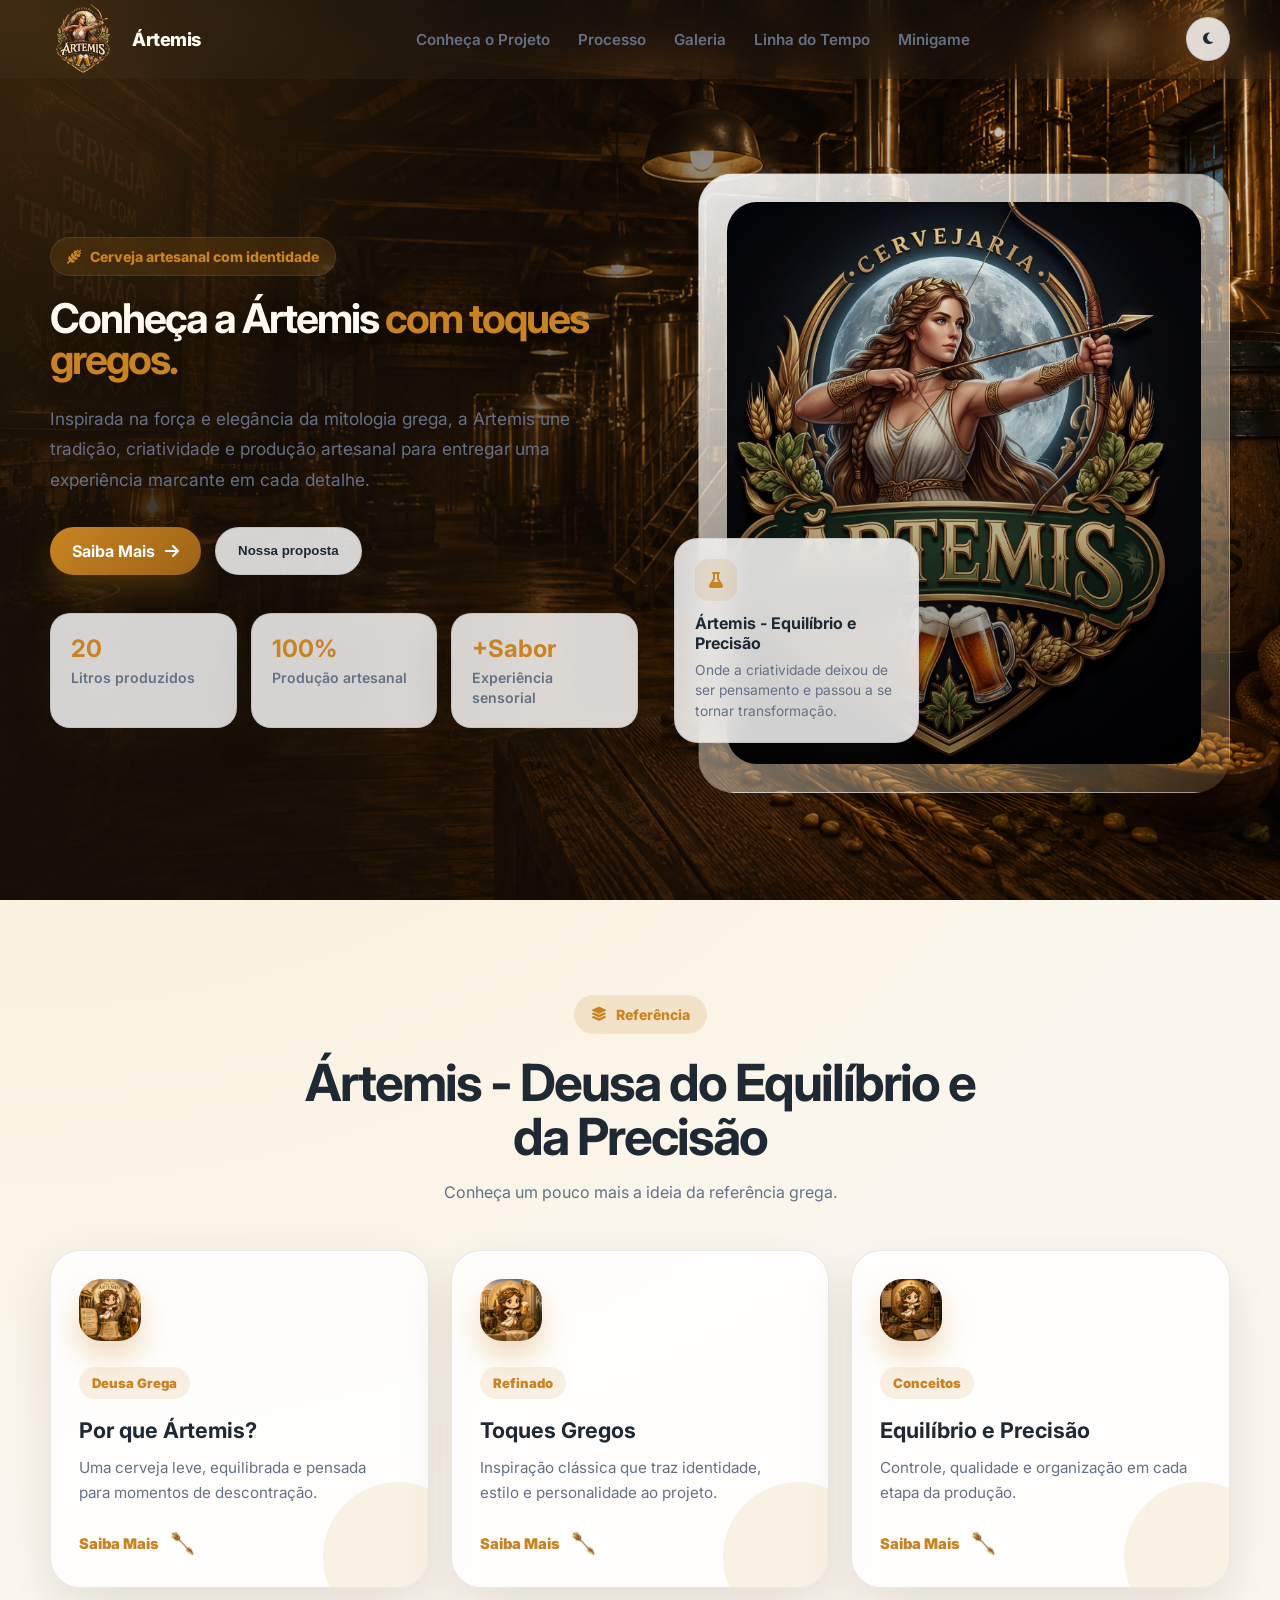
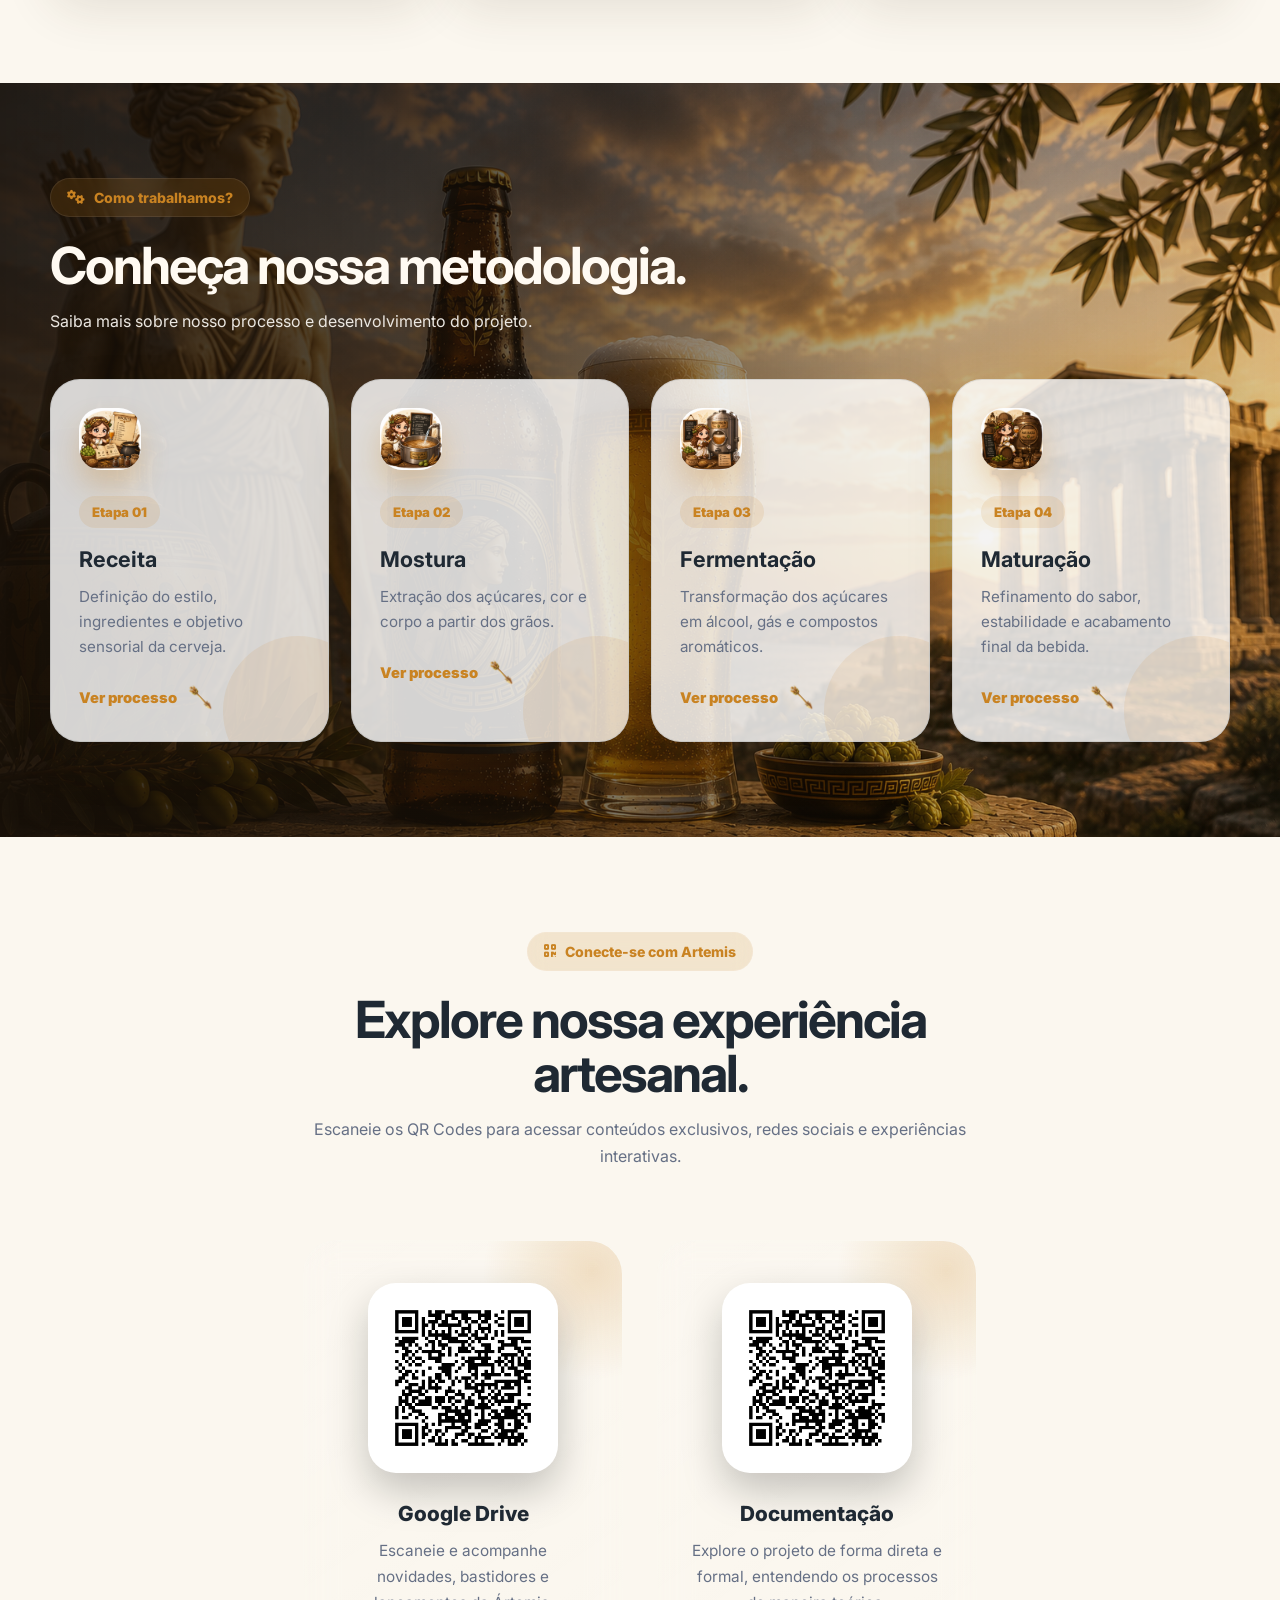
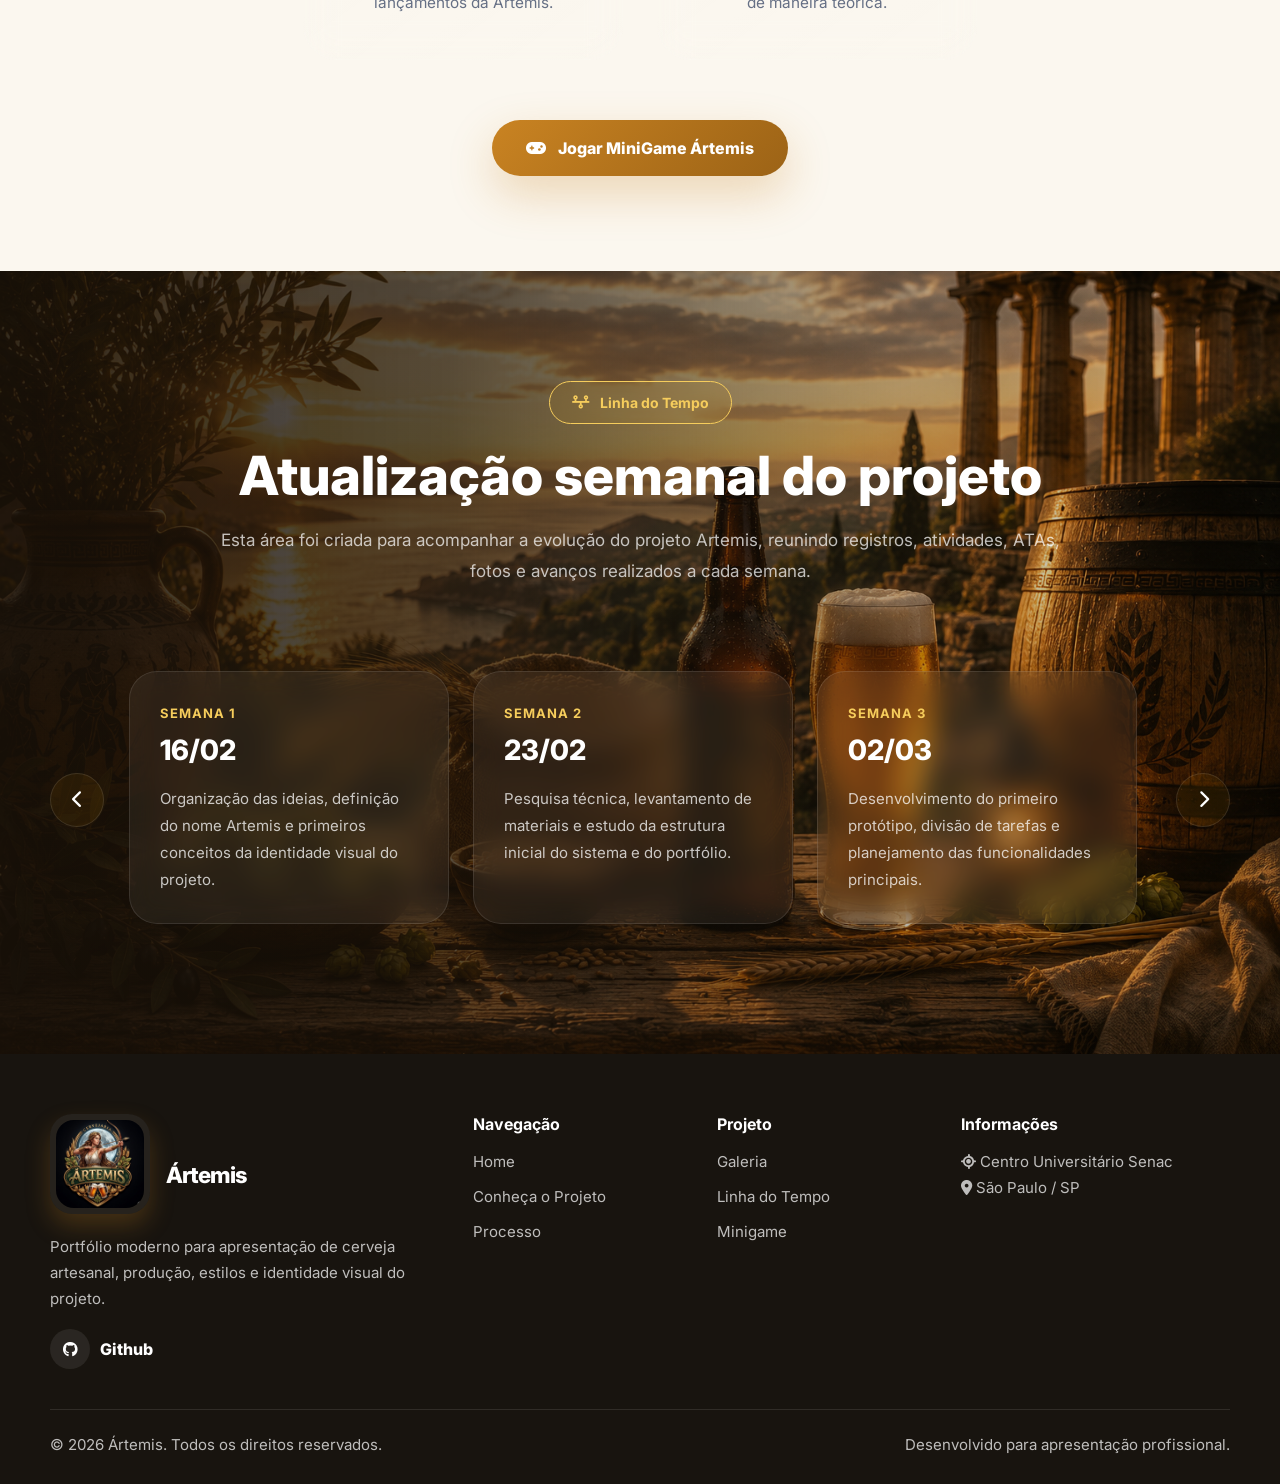
==== index.html @ 8f50591e "Segundo commit" ====
<!DOCTYPE html>
<html lang="pt-BR">

<head>
    <meta charset="UTF-8" />
    <meta name="viewport" content="width=device-width, initial-scale=1.0" />
    <title>Ártemis | Cerveja Artesanal</title>

    <!-- icone guia -->
    <link rel="shortcut icon" href="img/logo Artemis.png" type="image/x-icon">
    <link rel="icon" href="img/logo Artemis.png" type="image/x-icon">

    <!-- Font Awesome -->
    <link rel="stylesheet" href="https://cdnjs.cloudflare.com/ajax/libs/font-awesome/6.5.0/css/all.min.css">

    <!-- Google Fonts -->
    <link href="https://fonts.googleapis.com/css2?family=Inter:wght@400;500;600;700;800&display=swap" rel="stylesheet">

    <!-- style botão -->
    <link rel="stylesheet" href="css/buttons.css">
    <!-- style botão -->

    <!-- style cards -->
    <link rel="stylesheet" href="css/cards.css">
    <!-- style cards -->

    <!-- style modo escuro -->
    <link rel="stylesheet" href="css/darkmode.css">
    <!-- style modo escuro -->

    <!-- style footer -->
    <link rel="stylesheet" href="css/footer.css">
    <!-- style footer -->

    <!-- style galerias -->
    <link rel="stylesheet" href="css/gallery.css">
    <!-- style galerias -->

    <!-- style header -->
    <link rel="stylesheet" href="css/header.css">
    <!-- style header -->

    <!-- style introdução -->
    <link rel="stylesheet" href="css/hero.css">
    <!-- style introdução -->

    <!-- style logos -->
    <link rel="stylesheet" href="css/logos.css">
    <!-- style logos -->

    <!-- style menus -->
    <link rel="stylesheet" href="css/menu.css">
    <!-- style menus -->

    <!-- style modal/efeitos -->
    <link rel="stylesheet" href="css/modal.css">
    <!-- style modal/efeitos -->

    <!-- style barra de navegação -->
    <link rel="stylesheet" href="css/nav.css">
    <!-- style barra de navegação -->

    <!-- style processos -->
    <link rel="stylesheet" href="css/process.css">
    <!-- style processos -->

    <!-- style responsivo -->
    <link rel="stylesheet" href="css/responsive.css">
    <!-- style responsivo -->

    <!-- style reveal/efeitos -->
    <link rel="stylesheet" href="css/reveal.css">
    <!-- style reveal/efeitos -->

    <!-- style cores -->
    <link rel="stylesheet" href="css/root.css">
    <!-- style cores -->

    <!-- style quem-somos -->
    <link rel="stylesheet" href="css/about.css">
    <!-- style quem-somos -->

    <!-- style geral -->
    <link rel="stylesheet" href="css/style.css">
    <!-- style geral -->

    <!-- style timeline -->
    <link rel="stylesheet" href="css/timeline.css">
    <!-- style timeline -->
</head>

<body>

    <!-- HEADER -->
    <header class="site-header">
        <div class="container nav">
            <a href="#home" class="logo">
                <img src="img/logo Artemis.png" alt="logo">
                <span>Ártemis</span>
            </a>

            <ul class="nav-menu" id="navMenu">
                <li><a href="#referencia">Conheça o Projeto</a></li>
                <li><a href="#processo">Processo</a></li>
                <li><a href="#galeria">Galeria</a></li>
                <li><a href="#linha-tempo">Linha do Tempo</a></li>
                <li><a href="#minigame">Minigame</a></li>
            </ul>

            <div class="header-actions">
                <button class="theme-toggle" id="themeToggle" aria-label="Alternar tema">
                    <i class="fa-solid fa-moon"></i>
                </button>
                <button class="menu-toggle" id="menuToggle" aria-label="Abrir menu">
                    <i class="fa-solid fa-bars"></i>
                </button>
            </div>
        </div>
    </header>

    <!-- HERO -->
    <main class="hero" id="home">
        <div class="container hero-grid">
            <div class="hero-content reveal">
                <span class="badge"><i class="fa-solid fa-wheat-awn"></i> Cerveja artesanal com identidade</span>
                <h1>Conheça a Ártemis <span>com toques gregos.</span></h1>
                <p>
                    Inspirada na força e elegância da mitologia grega, a Artemis une tradição,
                    criatividade e produção artesanal para entregar uma experiência marcante em
                    cada detalhe.
                </p>

                <div class="hero-actions">
                    <a href="#processo" class="btn btn-primary">Saiba Mais <i class="fa-solid fa-arrow-right"></i></a>
                    <button class="btn btn-light open-process-modal" data-title="Nossa proposta"
                        data-image="img/modelos.jpeg"
                        data-text="Criamos cervejas com equilíbrio entre técnica, criatividade e ingredientes selecionados. A proposta é valorizar sabor, aroma, textura e experiência em cada detalhe.">
                        Nossa proposta
                    </button>
                </div>

                <div class="hero-stats">
                    <div class="stat-card">
                        <strong>20</strong>
                        <span>Litros produzidos</span>
                    </div>
                    <div class="stat-card">
                        <strong>100%</strong>
                        <span>Produção artesanal</span>
                    </div>
                    <div class="stat-card">
                        <strong>+Sabor</strong>
                        <span>Experiência sensorial</span>
                    </div>
                </div>
            </div>

            <div class="hero-visual reveal">
                <div class="beer-card">
                    <div class="beer-image-placeholder"></div>
                </div>
                <div class="floating-info">
                    <i class="fa-solid fa-flask"></i>
                    <h3>Ártemis - Equilíbrio e Precisão</h3>
                    <p>Onde a criatividade deixou de ser pensamento
                        e passou a se tornar transformação.</p>
                </div>
            </div>
        </div>
    </main>

    <!-- QUEM SOMOS -->
    <section id="referencia">
        <div class="container">
            <div class="section-head center reveal">
                <span class="badge"><i class="fa-solid fa-layer-group"></i> Referência</span>
                <h2>Ártemis - Deusa do Equilíbrio e da Precisão</h2>
                <p>Conheça um pouco mais a ideia da referência grega.</p>
            </div>

            <div class="process-about">
                <div class="process-card reveal open-process-modal" data-title="Entenda a Referência"
                    data-image="img/icon.png"
                    data-text="O nome Ártemis foi escolhido para representar equilíbrio, estratégia e precisão. Inspirado na mitologia grega, o projeto une identidade visual marcante, conceito artesanal e uma proposta moderna voltada à experiência e qualidade da cerveja.">
                    <div class="process-icon">
                        <img src="img/icon.png" alt="icon">
                    </div>
                    <div class="process-number">Deusa Grega</div>
                    <h3>Por que Ártemis?</h3>
                    <p>Uma cerveja leve, equilibrada e pensada para momentos de descontração.</p>
                    <span class="process-action">
                        Saiba Mais <img src="img/flecha.png" alt="flecha">
                    </span>
                </div>

                <div class="process-card reveal open-process-modal" data-title="Cerveja Grega"
                    data-image="img/icon2.png"
                    data-text="Os elementos gregos representam estratégia, equilíbrio e tradição. A identidade visual do projeto foi inspirada na mitologia clássica para transmitir personalidade, elegância e uma conexão forte com o conceito da marca Ártemis.">
                    <div class="process-icon">
                        <img src="img/icon2.png" alt="icon2">
                    </div>
                    <div class="process-number">Refinado</div>
                    <h3>Toques Gregos</h3>
                    <p>Inspiração clássica que traz identidade, estilo e personalidade ao projeto.</p>
                    <span class="process-action">
                        Saiba Mais <img src="img/flecha.png" alt="flecha">
                    </span>
                </div>

                <div class="process-card reveal open-process-modal" data-title="Equilbrio com Precisão"
                    data-image="img/icon3.png"
                    data-text="Equilíbrio e precisão representam a essência do projeto Ártemis. Cada detalhe da produção foi pensado para unir controle, qualidade e consistência, garantindo uma cerveja com identidade marcante, sabor harmonioso e uma experiência refinada em cada etapa.">
                    <div class="process-icon">
                        <img src="img/icon3.png" alt="equilibrio">
                    </div>
                    <div class="process-number">Conceitos</div>
                    <h3>Equilíbrio e Precisão</h3>
                    <p>Controle, qualidade e organização em cada etapa da produção.</p>
                    <span class="process-action">
                        Saiba Mais <img src="img/flecha.png" alt="flecha">
                    </span>
                </div>

            </div>
        </div>
    </section>

    <!-- PROCESSO -->
    <section id="processo" class="section-process">
        <div class="container">
            <div class="section-head-process reveal">
                <span class="badge">
                    <i class="fa-solid fa-gears"></i>
                    Como trabalhamos?
                </span>
                <h2>Conheça nossa metodologia.</h2>
                <p>Saiba mais sobre nosso processo e desenvolvimento do projeto.</p>
            </div>

            <div class="process-area">
                <div class="process-card reveal open-process-modal" data-title="Receita" data-image="img/receita.png"
                    data-text="A etapa de receita define a identidade da cerveja. Aqui são escolhidos o estilo, os maltes, lúpulos, levedura, corpo, aroma, amargor e o objetivo sensorial final.">
                    <div class="process-icon">
                        <img src="img/receita.png" alt="receita">
                    </div>
                    <div class="process-number">Etapa 01</div>
                    <h3>Receita</h3>
                    <p>Definição do estilo, ingredientes e objetivo sensorial da cerveja.</p>
                    <span class="process-action">
                        Ver processo <img src="img/flecha.png" alt="flecha">
                    </span>
                </div>

                <div class="process-card reveal open-process-modal" data-title="Mostura" data-image="img/mostura.png"
                    data-text="Na mostura, os grãos são misturados à água em temperatura controlada. Essa etapa extrai açúcares fermentáveis, cor, corpo e estrutura para formar a base da cerveja.">
                    <div class="process-icon">
                        <img src="img/mostura.png" alt="mostura">
                    </div>
                    <div class="process-number">Etapa 02</div>
                    <h3>Mostura</h3>
                    <p>Extração dos açúcares, cor e corpo a partir dos grãos.</p>
                    <span class="process-action">
                        Ver processo <img src="img/flecha.png" alt="flecha">
                    </span>
                </div>

                <div class="process-card reveal open-process-modal" data-title="Fermentação"
                    data-image="img/fermentacao.png"
                    data-text="Durante a fermentação, a levedura transforma os açúcares em álcool e gás carbônico. Essa fase influencia diretamente aroma, sabor, equilíbrio e personalidade da cerveja.">
                    <div class="process-icon">
                        <img src="img/fermentacao.png" alt="mostura">
                    </div>
                    <div class="process-number">Etapa 03</div>
                    <h3>Fermentação</h3>
                    <p>Transformação dos açúcares em álcool, gás e compostos aromáticos.</p>
                    <span class="process-action">
                        Ver processo <img src="img/flecha.png" alt="flecha">
                    </span>
                </div>

                <div class="process-card reveal open-process-modal" data-title="Maturação"
                    data-image="img/maturacao.png"
                    data-text="A maturação refina a cerveja. Nessa fase, sabores se equilibram, aromas se estabilizam e a bebida ganha acabamento mais limpo, agradável e profissional.">
                    <div class="process-icon">
                        <img src="img/maturacao.png" alt="mostura">
                    </div>
                    <div class="process-number">Etapa 04</div>
                    <h3>Maturação</h3>
                    <p>Refinamento do sabor, estabilidade e acabamento final da bebida.</p>
                    <span class="process-action">
                        Ver processo <img src="img/flecha.png" alt="flecha">
                    </span>
                </div>
            </div>
        </div>
    </section>

    <!-- MODAL -->
    <div class="process-modal-overlay" id="processModal">
        <div class="process-modal-box">

            <button class="process-modal-close" id="processModalClose">
                <i class="fa-solid fa-xmark"></i>
            </button>

            <!-- IMAGEM GRANDE -->
            <div class="process-modal-banner">
                <img id="processModalImage" src="" alt="">
            </div>

            <!-- CONTEÚDO -->
            <div class="process-modal-content">
                <span class="process-modal-badge">
                    <i class="fa-solid fa-beer-mug-empty"></i>
                    Processo Artesanal
                </span>

                <h2 id="processModalTitle">Título</h2>

                <p id="processModalText">
                    Texto do processo.
                </p>
            </div>

        </div>
    </div>

    <!-- GALERIA / QR CODES -->
    <section id="galeria">

        <div class="container">

            <div class="section-head center reveal">
                <span class="badge">
                    <i class="fa-solid fa-qrcode"></i>
                    Conecte-se com Artemis
                </span>

                <h2>Explore nossa experiência artesanal.</h2>

                <p>
                    Escaneie os QR Codes para acessar conteúdos exclusivos,
                    redes sociais e experiências interativas.
                </p>
            </div>

            <!-- QR CODES -->
            <div class="qr-wrapper">

                <!-- QR 01 -->
                <div class="qr-card reveal">
                    <div class="qr-glow"></div>

                    <img src="img/qrcode.png" alt="QR Code Instagram">

                    <div class="qr-content">
                        <strong>Google Drive</strong>

                        <span>
                            Escaneie e acompanhe novidades, bastidores
                            e lançamentos da Ártemis.
                        </span>
                    </div>
                </div>

                <!-- QR 02 -->
                <div class="qr-card reveal">
                    <div class="qr-glow"></div>

                    <img src="img/qrcode.png" alt="QR Code Cardápio">

                    <div class="qr-content">
                        <strong>Documentação</strong>

                        <span>
                            Explore o projeto de forma direta e formal, entendendo os processos de maneira teórica.
                        </span>
                    </div>
                </div>

            </div>

            <!-- BOTÃO -->
            <div class="minigame-area reveal">
                <a id="minigame" class="btn btn-primary minigame-btn">

                    <i class="fa-solid fa-gamepad"></i>
                    Jogar MiniGame Ártemis

                </a>
            </div>

        </div>

    </section>

    <!-- linha do tempo -->
    <section class="timeline-section" id="linha-tempo">

        <div class="container">

            <!-- TOPO -->
            <div class="timeline-heading reveal">

                <span class="timeline-badge">
                    <i class="fa-solid fa-timeline"></i>
                    Linha do Tempo
                </span>

                <h2>Atualização semanal do projeto</h2>

                <p>
                    Esta área foi criada para acompanhar a evolução do projeto Artemis,
                    reunindo registros, atividades, ATAs, fotos e avanços realizados a cada semana.
                </p>

            </div>

            <!-- TIMELINE -->
            <div class="timeline-wrapper reveal">

                <button class="timeline-control" id="timeline-prev" type="button">
                    <i class="fa-solid fa-chevron-left"></i>
                </button>

                <div class="timeline-track" id="scroll-timeline">

                    <!-- CARD -->
                    <article class="timeline-card">
                        <span>Semana 1</span>
                        <strong>16/02</strong>

                        <p>
                            Organização das ideias, definição do nome Artemis e primeiros conceitos
                            da identidade visual do projeto.
                        </p>
                    </article>

                    <!-- CARD -->
                    <article class="timeline-card">
                        <span>Semana 2</span>
                        <strong>23/02</strong>

                        <p>
                            Pesquisa técnica, levantamento de materiais e estudo da estrutura inicial
                            do sistema e do portfólio.
                        </p>
                    </article>

                    <!-- CARD -->
                    <article class="timeline-card">
                        <span>Semana 3</span>
                        <strong>02/03</strong>

                        <p>
                            Desenvolvimento do primeiro protótipo, divisão de tarefas e planejamento
                            das funcionalidades principais.
                        </p>
                    </article>

                    <!-- CARD -->
                    <article class="timeline-card">
                        <span>Semana 4</span>
                        <strong>23/03</strong>

                        <p>
                            Evolução da montagem física, validação das ideias e melhorias na apresentação
                            técnica do projeto.
                        </p>
                    </article>

                    <!-- CARD -->
                    <article class="timeline-card">
                        <span>Semana 5</span>
                        <strong>08/05</strong>

                        <p>
                            Primeira versão do site publicada, revisão visual, organização dos textos
                            e ajustes das seções principais.
                        </p>
                    </article>

                    <!-- CARD -->
                    <article class="timeline-card">
                        <span>Semana 6</span>
                        <strong>09/05</strong>

                        <p>
                            Testes finais, correções de apresentação e preparação do projeto para
                            futuras atualizações semanais.
                        </p>
                    </article>

                </div>

                <button class="timeline-control" id="timeline-next" type="button">
                    <i class="fa-solid fa-chevron-right"></i>
                </button>

            </div>

        </div>

    </section>

    <!-- FOOTER -->
    <footer class="footer">
        <div class="container">
            <div class="footer-grid">
                <div>
                    <div class="footer-logo">
                        <span class="logo-icon"><img src="img/logo-secundario-artemis.jpeg" alt="logo"></span>
                        <span>Ártemis</span>
                    </div>
                    <p>Portfólio moderno para apresentação de cerveja artesanal, produção, estilos e identidade visual
                        do projeto.</p>
                    <div class="socials">
                        <a href="https://github.com/gakutsu/projeto-artemis.git" target="_blank">
                            <i class="fa-brands fa-github"></i> 
                        </a> Github
                    </div>
                </div>

                <div>
                    <h3>Navegação</h3>
                    <ul>
                        <li><a href="#home">Home</a></li>
                        <li><a href="#referencia">Conheça o Projeto</a></li>
                        <li><a href="#processo">Processo</a></li>
                    </ul>
                </div>

                <div>
                    <h3>Projeto</h3>
                    <ul>
                        <li><a href="#galeria">Galeria</a></li>
                        <li><a href="#linha-tempo">Linha do Tempo</a></li>
                        <li><a href="#minigame">Minigame</a></li>
                    </ul>
                </div>

                <div>
                    <h3>Informações</h3>
                    <p><i class="fa-solid fa-location"></i> Centro Universitário Senac</p>
                    <p><i class="fa-solid fa-location-dot"></i> São Paulo / SP</p>
                </div>
            </div>

            <div class="footer-bottom">
                <p>© 2026 Ártemis. Todos os direitos reservados.</p>
                <p>Desenvolvido para apresentação profissional.</p>
            </div>
        </div>
    </footer>

    <!-- MODAL -->
    <div class="modal-overlay" id="modalOverlay">
        <div class="modal-box">
            <button class="modal-close" id="modalClose">
                <i class="fa-solid fa-xmark"></i>
            </button>
            <!-- IMAGEM -->
            <div class="modal-image">
                <img id="modalImage" src="" alt="">
            </div>
            <!-- ÍCONE -->
            <div class="modal-icon">
                <i id="modalIcon" class="fa-solid fa-beer-mug-empty"></i>
            </div>
            <!-- TÍTULO -->
            <h2 id="modalTitle">Título</h2>
            <!-- TEXTO -->
            <p id="modalText">Texto do popup.</p>
        </div>
    </div>

    <script src="js/script.js"></script>
    <script src="js/popups.js"></script>
    <script src="js/timeline.js"></script>
    <script src="js/headerscroll.js"></script>


</body>

</html>
---- css/buttons.css ----
/* BUTTONS */
.btn {
    display: inline-flex;
    align-items: center;
    justify-content: center;
    gap: 10px;
    border: none;
    border-radius: 999px;
    padding: 14px 22px;
    cursor: pointer;
    font-weight: 700;
    transition: 0.25s ease;
}

.btn-primary {
    background: linear-gradient(135deg, var(--primary), var(--primary-dark));
    color: #fff;
    box-shadow: 0 16px 30px rgba(201, 131, 34, 0.26);
}

.btn-primary:hover {
    transform: translateY(-3px);
    box-shadow: 0 20px 40px rgba(201, 131, 34, 0.35);
}

.btn-light {
    background: var(--card);
    color: var(--text);
    border: 1px solid var(--border);
}

.btn-light:hover {
    transform: translateY(-3px);
    color: var(--primary);
}
---- css/cards.css ----
/* CARDS */
.cards-grid {
    display: grid;
    grid-template-columns: repeat(3, 1fr);
    gap: 22px;
}

.feature-card {
    position: relative;
    padding: 28px;
    min-height: 280px;
    border-radius: var(--radius);
    background: var(--card);
    border: 1px solid var(--border);
    box-shadow: var(--shadow);
    transition: 0.3s ease;
    overflow: hidden;
}

.feature-card::after {
    content: "";
    position: absolute;
    width: 130px;
    height: 130px;
    background: rgba(201, 131, 34, 0.12);
    border-radius: 50%;
    right: -45px;
    top: -45px;
}

.feature-card:hover {
    transform: translateY(-8px);
}

.feature-card img {
    width: 150px;
    height: auto;
    display: grid;
    margin-bottom: 24px;
}

.feature-card h3 {
    font-size: 1.25rem;
    margin-bottom: 12px;
}

.feature-card p {
    color: var(--muted);
    line-height: 1.65;
    margin-bottom: 22px;
}

.text-link {
    font-family: 'Inter', sans-serif;
    position: relative;
    z-index: 1;
    display: inline-flex;
    align-items: center;
    gap: 8px;
    color: var(--primary);
    font-weight: 900;
    font-size: 0.92rem;
    transition: .75s ease;
}

.text-link:hover{
    transform: scale(1.04);
}

.text-link img {
    width: 30px;
    rotate: calc(-90deg);
    transition: .75s ease;
}

.text-link img:hover {
    rotate: calc(-135deg);
}
---- css/darkmode.css ----
body.dark-mode {
    --bg: #0f1115;
    --bg-soft: #151922;
    --card: rgba(27, 31, 40, 0.86);
    --text: #f5f7fa;
    --muted: #a7b0c0;
    --primary: #f0ad45;
    --primary-dark: #d68a1f;
    --accent: #ffc76b;
    --border: rgba(255, 255, 255, 0.1);
    --shadow: 0 20px 50px rgba(0, 0, 0, 0.35);
    --footer: #090b0f;
}
---- css/footer.css ----
/* FOOTER */
 .footer {
     background: var(--footer);
     color: #fff;
     padding: 60px 0 26px;
 }

 .footer-grid {
     display: grid;
     grid-template-columns: 1.3fr 0.7fr 0.7fr 0.9fr;
     gap: 34px;
     margin-bottom: 40px;
 }

 .footer-logo {
     display: flex;
     align-items: center;
     gap: 16px;
 }

 /* ÁREA DA LOGO */
 .footer-logo .logo-icon {
     width: 100px;
     height: 100px;
     display: flex;
     align-items: center;
     justify-content: center;
     border-radius: 22px;
     overflow: hidden;
     background: rgba(255, 255, 255, 0.06);
     padding: 6px;
     margin-bottom: 20px;
 }

 /* IMAGEM */
 .footer-logo .logo-icon img {
     width: 100%;
     height: 100%;
     object-fit: cover;
     border-radius: 18px;
 }

 /* TEXTO */
 .footer-logo span:last-child {
     font-size: 1.4rem;
     font-weight: 800;
     color: #fff;
     letter-spacing: -1px;
 }

 .footer p,
 .footer a {
     color: rgba(255, 255, 255, 0.72);
     line-height: 1.7;
     font-size: 0.94rem;
 }

 .footer h3 {
     font-size: 1rem;
     margin-bottom: 15px;
 }

 .footer ul {
     list-style: none;
     display: grid;
     gap: 9px;
 }

 .footer a:hover {
     color: var(--accent);
 }

 .socials {
     display: flex;
     gap: 10px;
     margin-top: 18px;
     align-items: center;
     font-size: 16px;
     font-family: 'Inter', sans-serif;
     font-weight: 800;
 }

 .socials a {
     width: 40px;
     height: 40px;
     border-radius: 50%;
     display: grid;
     place-items: center;
     background: rgba(255, 255, 255, 0.08);
     color: #fff;
 }

 .footer-bottom {
     border-top: 1px solid rgba(255, 255, 255, 0.1);
     padding-top: 22px;
     display: flex;
     justify-content: space-between;
     gap: 20px;
     flex-wrap: wrap;
 }
---- css/gallery.css ----
/* SECTION */
.qr-section {
    position: relative;
    padding: 120px 0;
    background:
        radial-gradient(circle at top,
            rgba(201, 131, 34, 0.12),
            transparent 35%),
        linear-gradient(to bottom,
            #171008,
            #22160a);
    overflow: hidden;
}

/* WRAPPER */
.qr-wrapper {
    display: flex;
    justify-content: center;
    align-items: stretch;
    gap: 34px;
    flex-wrap: wrap;
    margin-top: 70px;
}

/* CARD */
.qr-card {
    position: relative;
    width: 320px;
    min-height: 420px;
    padding: 34px;
    border-radius: 34px;
    background:
        linear-gradient(145deg,
            rgba(255, 255, 255, 0.08),
            rgba(255, 255, 255, 0.03));
    border: 1px solid rgba(255, 255, 255, 0.08);
    backdrop-filter: blur(16px);
    overflow: hidden;
    transition: 0.35s ease;
    display: flex;
    flex-direction: column;
    align-items: center;
    justify-content: center;
    text-align: center;
}

/* GLOW */
.qr-glow {
    position: absolute;
    width: 220px;
    height: 220px;
    border-radius: 50%;
    background:
        radial-gradient(circle,
            rgba(201, 131, 34, 0.22),
            transparent 70%);
    top: -80px;
    right: -80px;
}

/* HOVER */
.qr-card:hover {
    transform: translateY(-10px);
    border-color: rgba(255, 178, 36, 0.404);
    box-shadow:
        0 24px 60px rgba(0, 0, 0, 0.35);
}

/* IMG */
.qr-card img {
    position: relative;
    z-index: 2;
    width: 190px;
    height: 190px;
    object-fit: contain;
    background: #fff;
    padding: 14px;
    border-radius: 28px;
    margin-bottom: 28px;
    box-shadow:
        0 18px 40px rgba(0, 0, 0, 0.22);
}

/* CONTENT */
.qr-content {
    position: relative;
    z-index: 2;
}

.qr-content strong {
    display: block;
    color: var(--text);
    font-size: 1.3rem;
    font-weight: 800;
    margin-bottom: 12px;
}

.qr-content span {
    color: var(--muted);
    line-height: 1.7;
    font-size: 0.96rem;
}

/* MINIGAME */
.minigame-area {
    display: flex;
    justify-content: center;
    margin-top: 60px;
}

.minigame-btn {
    padding: 18px 34px;
    border-radius: 999px;
    font-size: 1rem;
    font-weight: 800;
    gap: 12px;
    box-shadow:
        0 18px 45px rgba(201, 131, 34, 0.28);
}

/* RESPONSIVO */
@media (max-width: 768px) {

    .qr-wrapper {
        gap: 24px;
    }

    .qr-card {
        width: 100%;
        max-width: 340px;
    }

}
---- css/header.css ----
/* HEADER */
.site-header {
    position: fixed;
    top: 0;
    left: 0;
    width: 100%;
    z-index: 999;
    backdrop-filter: blur(18px);
    background: var(--transparent);
    border-bottom: 1px solid var(--border);
    transition:
        transform .45s ease,
        opacity .35s ease,
        background .35s ease,
        box-shadow .35s ease,
        padding .35s ease;
}

/* HEADER AO ROLAR */
.site-header.scrolled {
    background: rgba(8, 10, 18, 0.82);
    backdrop-filter: blur(14px);
    -webkit-backdrop-filter: blur(14px);
    box-shadow: 0 14px 40px rgba(0, 0, 0, 0.25);
}

/* ESCONDER HEADER */
.site-header.hide-header {
    transform: translateY(-120%);
    opacity: 0;
}

/* MOSTRAR HEADER */
.site-header.show-header {
    transform: translateY(0);
    opacity: 1;
}

/* SUAVIZA MENU */
.site-header .nav {
    transition: all .35s ease;
}

body.dark-mode .site-header {
    background: rgba(15, 17, 21, 0.72);
}

.header-actions {
    display: flex;
    align-items: center;
    gap: 12px;
}

.logo img {
    width: 70px;
}

.logo span {
    color: var(--title-hero);
}
---- css/hero.css ----
/* HERO */
.hero {
    position: relative;
    min-height: 100vh;
    padding: 135px 0 70px;
    display: flex;
    align-items: center;
    overflow: hidden;
    /* FUNDO RÚSTICO */
    background:
        linear-gradient(to right,
            rgba(24, 16, 8, 0.88) 0%,
            rgba(24, 16, 8, 0.72) 35%,
            rgba(24, 16, 8, 0.30) 70%,
            rgba(24, 16, 8, 0.15) 100%),
        url("../img/background.png") center/cover no-repeat;
}

/* EFEITO ESCURO */
.hero::before {
    content: "";
    position: absolute;
    inset: 0;
    background:
        radial-gradient(circle at top left,
            rgba(201, 131, 34, 0.20),
            transparent 30%);
    pointer-events: none;
}

/* TEXTURA */
.hero::after {
    content: "";
    position: absolute;
    inset: 0;
    background:
        url('https://www.transparenttextures.com/patterns/wood-pattern.png');
    opacity: 0.08;
    mix-blend-mode: soft-light;
    pointer-events: none;
}

.hero-grid {
    position: relative;
    display: grid;
    grid-template-columns: 1.05fr 0.95fr;
    gap: 60px;
    align-items: center;
    z-index: 2;
}

.badge {
    display: inline-flex;
    align-items: center;
    gap: 9px;
    padding: 10px 16px;
    border-radius: 999px;
    background: rgba(201, 131, 34, 0.16);
    border: 1px solid rgba(255, 255, 255, 0.08);
    color: var(--primary);
    font-size: 0.88rem;
    backdrop-filter: blur(10px);
    font-weight: 800;
    margin-bottom: 22px;
}

.hero h1 {
    font-size: clamp(1.6rem, 3.2vw, 4rem);
    color: var(--title-hero);
    line-height: 1;
    letter-spacing: -2px;
    margin-bottom: 24px;
    text-shadow:
        0 4px 18px rgba(0, 0, 0, 0.35);
}

.hero h1 span {
    color: var(--primary);
}

.hero p {
    max-width: 620px;
    color: var(--muted);
    font-size: 1.08rem;
    line-height: 1.75;
    margin-bottom: 32px;
}

.hero-actions {
    display: flex;
    flex-wrap: wrap;
    gap: 14px;
    margin-bottom: 38px;
}

.hero-stats {
    display: grid;
    grid-template-columns: repeat(3, 1fr);
    gap: 14px;
    max-width: 620px;
}

.stat-card {
    padding: 20px;
    background: var(--card);
    border: 1px solid var(--border);
    border-radius: 20px;
    backdrop-filter: blur(18px);
    box-shadow: var(--shadow);
}

.stat-card strong {
    display: block;
    font-size: 1.5rem;
    color: var(--primary);
    margin-bottom: 4px;
}

.stat-card span {
    color: var(--muted);
    font-size: 0.88rem;
    font-weight: 600;
}

.hero-visual {
    position: relative;
}

.beer-card {
    position: relative;
    overflow: hidden;
    border-radius: 36px;
    min-height: 620px;
    background: linear-gradient(145deg, rgba(255, 255, 255, 0.9), rgba(243, 195, 107, 0.18));
    border: 1px solid var(--border);
    box-shadow: 0 30px 80px var(--shadow);
}

body.dark-mode .beer-card {
    background: linear-gradient(145deg, rgba(27, 31, 40, 0.95), rgba(240, 173, 69, 0.1));
}

.beer-image-placeholder {
    position: absolute;
    inset: 28px;
    border-radius: 30px;
    background:
        linear-gradient(to bottom, rgba(0, 0, 0, 0.05), rgba(0, 0, 0, 0.45)),
        url('../img/logo-secundario-artemis.jpeg') center/cover;
}

.floating-info {
    position: absolute;
    left: -24px;
    bottom: 50px;
    width: 245px;
    padding: 20px;
    background: var(--card);
    border: 1px solid var(--border);
    border-radius: 24px;
    box-shadow: var(--shadow);
    backdrop-filter: blur(16px);
    animation: float 4s ease-in-out infinite;
}

.floating-info i {
    width: 42px;
    height: 42px;
    border-radius: 14px;
    background: rgba(201, 131, 34, 0.13);
    color: var(--primary);
    display: grid;
    place-items: center;
    margin-bottom: 12px;
}

.floating-info h3 {
    font-size: 1rem;
    margin-bottom: 7px;
}

.floating-info p {
    color: var(--muted);
    font-size: 0.86rem;
    line-height: 1.5;
    margin: 0;
}

@keyframes float {

    0%,
    100% {
        transform: translateY(0);
    }

    50% {
        transform: translateY(-14px);
    }
}
---- css/logos.css ----
.logo {
    display: flex;
    align-items: center;
    gap: 12px;
    font-weight: 800;
    letter-spacing: -0.5px;
    font-size: 1.15rem;
}

.logo-icon {
    width: 42px;
    height: 42px;
    border-radius: 15px;
    background: linear-gradient(135deg, var(--primary), var(--accent));
    display: grid;
    place-items: center;
    color: #fff;
    box-shadow: 0 12px 24px rgba(201, 131, 34, 0.25);
}
---- css/menu.css ----
.theme-toggle,
 .menu-toggle {
     width: 44px;
     height: 44px;
     border-radius: 50%;
     border: 1px solid var(--border);
     background: var(--card);
     color: var(--text);
     display: grid;
     place-items: center;
     cursor: pointer;
     transition: 0.25s ease;
 }

 .theme-toggle:hover,
 .menu-toggle:hover {
     transform: translateY(-2px);
     color: var(--primary);
 }

 .menu-toggle {
     display: none;
 }
---- css/modal.css ----
/* MODAL */
 .modal-overlay {
     position: fixed;
     inset: 0;
     background: rgba(0, 0, 0, 0.58);
     display: none;
     align-items: center;
     justify-content: center;
     z-index: 2000;
     padding: 20px;
 }

 .modal-overlay.active {
     display: flex;
 }

 .modal-box {
     width: min(920px, 100%);
     background: var(--bg-soft);
     color: var(--text);
     border-radius: 32px;
     padding: 30px;
     border: 1px solid var(--border);
     box-shadow: var(--shadow);
     position: relative;
     animation: modalUp 0.28s ease;
 }

 @keyframes modalUp {
     from {
         opacity: 0;
         transform: translateY(24px);
     }

     to {
         opacity: 1;
         transform: translateY(0);
     }
 }

 .modal-close {
     position: absolute;
     right: 18px;
     top: 18px;
     width: 38px;
     height: 38px;
     border: none;
     border-radius: 50%;
     background: var(--card);
     color: var(--text);
     cursor: pointer;
 }

 .modal-icon {
     width: 56px;
     height: 56px;
     border-radius: 18px;
     display: grid;
     place-items: center;
     background: rgba(201, 131, 34, 0.13);
     color: var(--primary);
     font-size: 1.4rem;
     margin-bottom: 18px;
 }

 .modal-box h2 {
     margin-bottom: 12px;
     letter-spacing: -1px;
 }

 .modal-box p {
     color: var(--muted);
     line-height: 1.75;
 }

 /* =========================================
   IMAGEM DO MODAL
========================================= */

.modal-image {
    width: 100%;
    max-width: 500px; /* diminui tamanho */
    display: block;
    margin: 0 auto 30px;
    border-radius: 24px;
    object-fit: cover;
}

/* RESPONSIVO */
@media (max-width: 768px) {

    .modal-image {
        max-width: 100%;
    }

}

 /* popup processo */
 /* OVERLAY */
 .process-modal-overlay {
     position: fixed;
     inset: 0;
     background: rgba(0, 0, 0, 0.65);
     display: none;
     align-items: center;
     justify-content: center;
     padding: 20px;
     z-index: 9999;

     backdrop-filter: blur(6px);
 }

 .process-modal-overlay.active {
     display: flex;
 }

 /* BOX */
 .process-modal-box {
     position: relative;
     width: min(760px, 100%);
     background: #f7f3ed;
     border-radius: 32px;
     overflow: hidden;
     box-shadow:
         0 30px 80px rgba(0, 0, 0, 0.25);
     animation: modalUp 0.28s ease;
 }

 /* ANIMAÇÃO */
 @keyframes modalUp {
     from {
         opacity: 0;
         transform: translateY(30px) scale(.96);
     }

     to {
         opacity: 1;
         transform: translateY(0) scale(1);
     }
 }

 /* BOTÃO FECHAR */
 .process-modal-close {
     position: absolute;
     top: 18px;
     right: 18px;

     width: 52px;
     height: 52px;

     border: none;
     border-radius: 50%;

     background: rgba(255, 255, 255, 0.95);
     color: #123f4c;

     font-size: 1rem;
     cursor: pointer;

     z-index: 10;

     transition: 0.25s ease;
 }

 .process-modal-close:hover {
     transform: rotate(90deg);
 }

 /* IMAGEM */
 .process-modal-banner {
     width: 100%;
     height: 320px;
     overflow: hidden;
 }

 .process-modal-banner img {
     width: 100%;
     height: 100%;
     object-fit: cover;
 }

 /* CONTEÚDO */
 .process-modal-content {
     padding: 34px;
 }

 .process-modal-badge {
     display: inline-flex;
     align-items: center;
     gap: 8px;
     padding: 10px 14px;
     border-radius: 999px;
     background: rgba(201, 131, 34, 0.12);
     color: #c98322;
     font-size: 0.85rem;
     font-weight: 800;
     margin-bottom: 18px;
 }

 .process-modal-content h2 {
     font-size: 3rem;
     line-height: 1;
     letter-spacing: -2px;

     color: #103c49;

     margin-bottom: 18px;
 }

 .process-modal-content p {
     font-size: 1.08rem;
     line-height: 1.9;

     color: #667085;
 }

 /* RESPONSIVO */
 @media (max-width: 768px) {

     .process-modal-banner {
         height: 220px;
     }

     .process-modal-content {
         padding: 26px;
     }

     .process-modal-content h2 {
         font-size: 2.1rem;
     }

 }
---- css/nav.css ----
.nav {
    height: 78px;
    display: flex;
    align-items: center;
    justify-content: space-between;
    gap: 24px;
}

.nav-menu {
    display: flex;
    align-items: center;
    gap: 28px;
    list-style: none;
}

.nav-menu a {
    color: var(--muted);
    font-weight: 600;
    font-size: 0.95rem;
    transition: 0.25s ease;
}

.nav-menu a:hover {
    color: var(--primary);
}
---- css/process.css ----
/* PROCESSO */
.section-process {
    /* FUNDO RÚSTICO */
    background:
        linear-gradient(to right,
            rgba(24, 16, 8, 0.88) 0%,
            rgba(24, 16, 8, 0.72) 35%,
            rgba(24, 16, 8, 0.30) 70%,
            rgba(24, 16, 8, 0.15) 100%),
        url("../img/background-about.png") center/cover no-repeat;
}

.process-area {
    display: grid;
    grid-template-columns: repeat(4, 1fr);
    gap: 22px;
}

.process-about {
    display: grid;
    grid-template-columns: repeat(3, 1fr);
    gap: 22px;
}

.process-card {
    position: relative;
    min-height: 330px;
    padding: 28px;
    border-radius: 30px;
    background: var(--card);
    border: 1px solid var(--border);
    box-shadow: var(--shadow);
    overflow: hidden;
    cursor: pointer;
    transition: 0.35s ease;
}

.process-card::before {
    content: "";
    position: absolute;
    inset: 0;
    background: linear-gradient(145deg, rgba(201, 131, 34, 0.18), transparent 60%);
    opacity: 0;
    transition: 0.35s ease;
}

.process-card::after {
    content: "";
    position: absolute;
    right: -45px;
    bottom: -45px;
    width: 150px;
    height: 150px;
    border-radius: 50%;
    background: rgba(201, 131, 34, 0.10);
}

.process-card:hover {
    transform: translateY(-10px);
    border-color: rgba(201, 131, 34, 0.38);
}

.process-card:hover::before {
    opacity: 1;
}

.process-icon {
    position: relative;
    z-index: 1;
    width: 62px;
    height: 62px;
    border-radius: 22px;
    display: grid;
    place-items: center;
    color: #fff;
    font-size: 1.35rem;
    margin-bottom: 26px;
    box-shadow: 0 16px 28px rgba(201, 131, 34, 0.28);
}

.process-number {
    position: relative;
    z-index: 1;
    display: inline-flex;
    padding: 8px 13px;
    border-radius: 999px;
    background: rgba(201, 131, 34, 0.12);
    color: var(--primary);
    font-size: 0.82rem;
    font-weight: 900;
    margin-bottom: 18px;
}

.process-card h3 {
    position: relative;
    z-index: 1;
    font-size: 1.35rem;
    margin-bottom: 12px;
}

.process-card p {
    position: relative;
    z-index: 1;
    color: var(--muted);
    line-height: 1.65;
    font-size: 0.95rem;
    margin-bottom: 24px;
}

.process-action {
    position: relative;
    z-index: 1;
    display: inline-flex;
    align-items: center;
    gap: 8px;
    color: var(--primary);
    font-weight: 900;
    font-size: 0.92rem;
    transition: .75s ease;
}

.process-action i {
    transition: 0.25s ease;
}

.process-card:hover .process-action i {
    transform: translateX(5px);
}

.process-action:hover{
    transform: scale(1.04);
}

/* MODAL */
.process-modal-overlay {
    position: fixed;
    inset: 0;
    display: none;
    align-items: center;
    justify-content: center;
    padding: 20px;
    background: rgba(0, 0, 0, 0.58);
    z-index: 9999;
}

.process-modal-overlay.active {
    display: flex;
}

.process-modal-box {
    position: relative;
    width: min(920px, 100%);
    padding: 34px;
    border-radius: 32px;
    background: var(--bg-soft);
    color: var(--text);
    border: 1px solid var(--border);
    box-shadow: var(--shadow);
    animation: processModalUp 0.28s ease;
}

@keyframes processModalUp {
    from {
        opacity: 0;
        transform: translateY(24px);
    }

    to {
        opacity: 1;
        transform: translateY(0);
    }
}

.process-modal-close {
    position: absolute;
    top: 18px;
    right: 18px;
    width: 40px;
    height: 40px;
    border: none;
    border-radius: 50%;
    background: var(--card);
    color: var(--text);
    cursor: pointer;
}

.process-modal-icon {
    width: 60px;
    height: 60px;
    border-radius: 20px;
    display: grid;
    place-items: center;
    background: rgba(201, 131, 34, 0.14);
    color: var(--primary);
    font-size: 1.45rem;
    margin-bottom: 20px;
}

.process-modal-box h2 {
    font-size: 1.7rem;
    margin-bottom: 12px;
}

.process-modal-box p {
    color: var(--muted);
    line-height: 1.75;
}

/* imagem popup */
.process-icon img{
    width: 100%;
    height: 100%;
    object-fit: cover;
    border-radius: 22px;
}

.process-action img {
    width: 30px;
    rotate: calc(-90deg);
    transition: .75s ease;
}

.process-action img:hover {
    rotate: calc(-135deg);
}

/* RESPONSIVO */
@media (max-width: 992px) {
    .process-area {
        grid-template-columns: repeat(2, 1fr);
    }
}

@media (max-width: 640px) {
    .process-area {
        grid-template-columns: 1fr;
    }
}
---- css/responsive.css ----
/* RESPONSIVE */
@media (max-width: 992px) {
    .menu-toggle {
        display: grid;
    }

    .nav-menu {
        position: fixed;
        top: 78px;
        right: -100%;
        width: min(320px, 90%);
        height: calc(100vh - 78px);
        background: var(--bg-soft);
        border-left: 1px solid var(--border);
        flex-direction: column;
        align-items: flex-start;
        padding: 34px;
        transition: 0.3s ease;
    }

    .nav-menu.active {
        right: 0;
    }

    .hero-grid,
    .about-grid,
    .process-area,
    .cta-box,
    .footer-grid {
        grid-template-columns: 1fr;
    }

    .beer-card {
        min-height: 460px;
    }

    .floating-info {
        left: 20px;
        bottom: 22px;
    }

    .cards-grid {
        grid-template-columns: 1fr 1fr;
    }

    .gallery-grid {
        grid-template-columns: 1fr 1fr;
    }
}

@media (max-width: 640px) {
    .container {
        width: min(100% - 24px, 1180px);
    }

    .hero h1 {
        letter-spacing: -2px;
    }

    .hero-stats,
    .cards-grid,
    .gallery-grid {
        grid-template-columns: 1fr;
    }

    .gallery-item.large {
        grid-row: span 1;
    }

    .cta-box {
        padding: 34px 24px;
    }

    .footer-bottom {
        flex-direction: column;
    }
}
---- css/reveal.css ----
/* REVEAL */
 .reveal {
     opacity: 0;
     transform: translateY(28px);
     transition: 0.7s ease;
 }

 .reveal.active {
     opacity: 1;
     transform: translateY(0);
 }
---- css/root.css ----
:root {
     --bg: #fbf7ef;
     --bg-soft: #fffaf2;
     --transparent: #ffffff07;
     --card: rgba(255, 255, 255, 0.82);
     --text: #1f2933;
     --text-popup: #e4e4e4;
     --title-hero: #fffaf2;
     --text-hero: #ebe7e1;
     --muted: #667085;
     --primary: #c98322;
     --primary-dark: #9c6316;
     --accent: #f3c36b;
     --border: rgba(31, 41, 51, 0.1);
     --shadow: 0 20px 50px rgba(64, 46, 23, 0.12);
     --radius: 24px;
     --footer: #18140f;
 }
---- css/about.css ----
/* SECTIONS */
section {
    padding: 95px 0;
}

.section-head {
    max-width: 720px;
    margin-bottom: 44px;
}

.section-head.center {
    margin-left: auto;
    margin-right: auto;
    text-align: center;
}

.section-head-process {
    max-width: 720px;
    margin-bottom: 44px;
}

.section-head-process.center {
    margin-left: auto;
    margin-right: auto;
    text-align: center;
}

.section-head h2 {
    font-size: clamp(2rem, 4vw, 3.4rem);
    line-height: 1.05;
    letter-spacing: -2px;
    margin-bottom: 15px;
}

.section-head-process h2 {
    font-size: clamp(2rem, 4vw, 3.4rem);
    line-height: 1.05;
    letter-spacing: -2px;
    margin-bottom: 15px;
    color: var(--title-hero);
}

.section-head p {
    color: var(--muted);
    font-size: 1rem;
    line-height: 1.7;
}

.section-head-process p {
    color: var(--muted);
    font-size: 1rem;
    line-height: 1.7;
    color: var(--text-hero);
}

/* ABOUT */
.about-grid {
    display: grid;
    grid-template-columns: 0.9fr 1.1fr;
    gap: 42px;
    align-items: center;
}

.image-frame {
    min-height: 440px;
    border-radius: 34px;
    overflow: hidden;
    border: 1px solid var(--border);
    box-shadow: var(--shadow);
    background: url('https://images.unsplash.com/photo-1532634737-59e4b1fb3bd5?auto=format&fit=crop&w=1200&q=80') center/cover;
}

.about-content {
    display: grid;
    gap: 18px;
}

.info-line {
    display: flex;
    gap: 16px;
    padding: 22px;
    border-radius: 24px;
    background: var(--card);
    border: 1px solid var(--border);
    box-shadow: var(--shadow);
}

.info-line i {
    width: 45px;
    height: 45px;
    flex: 0 0 45px;
    border-radius: 16px;
    display: grid;
    place-items: center;
    background: rgba(201, 131, 34, 0.12);
    color: var(--primary);
}

.info-line h3 {
    margin-bottom: 6px;
    font-size: 1.05rem;
}

.info-line p {
    color: var(--muted);
    line-height: 1.6;
    font-size: 0.95rem;
}

/* TABLET */
@media (max-width: 992px) {
    .process-about {
        grid-template-columns: 1fr;
        gap: 24px;
    }

    .process-about .process-card {
        min-height: auto;
        padding: 26px;
    }

    .process-about .process-card h3 {
        font-size: 1.6rem;
    }

    .process-about .process-card p {
        font-size: 1rem;
    }
}

/* MOBILE */
@media (max-width: 640px) {
    .process-about {
        grid-template-columns: 1fr;
        gap: 22px;
    }

    .process-about .process-card {
        width: 100%;
        min-height: auto;
        padding: 24px;
        border-radius: 28px;
    }

    .process-about .process-icon {
        width: 68px;
        height: 68px;
        border-radius: 22px;
    }

    .process-about .process-card h3 {
        font-size: 1.45rem;
        line-height: 1.2;
    }

    .process-about .process-card p {
        font-size: 0.96rem;
        line-height: 1.7;
    }
}
---- css/style.css ----
* {
    margin: 0;
    padding: 0;
    box-sizing: border-box;
}


html {
    scroll-behavior: smooth;
}

body {
    font-family: 'Inter', sans-serif;
    background: radial-gradient(circle at top left, rgba(243, 195, 107, 0.28), transparent 32%), var(--bg);
    color: var(--text);
    transition: background 0.35s ease, color 0.35s ease;
    overflow-x: hidden;
}

a {
    text-decoration: none;
    color: inherit;
}

img {
    max-width: 100%;
    display: block;
}

button {
    background: transparent;
    border: none;
}

.container {
    width: min(1180px, calc(100% - 40px));
    margin: 0 auto;
}
---- css/timeline.css ----
/* =========================================
   TIMELINE
========================================= */

.timeline-section {
    position: relative;
    padding: 110px 0;
    background:
        linear-gradient(to right,
            rgba(24, 16, 8, 0.88) 0%,
            rgba(24, 16, 8, 0.72) 35%,
            rgba(24, 16, 8, 0.30) 70%,
            rgba(24, 16, 8, 0.15) 100%),
        url("../img/background-timeline.png") center/cover no-repeat;
    overflow: hidden;
}

.timeline-heading {
    text-align: center;
    max-width: 850px;
    margin: 0 auto 70px;
}

.timeline-badge {
    display: inline-flex;
    align-items: center;
    gap: 10px;
    padding: 12px 22px;
    margin-bottom: 22px;
    border-radius: 999px;
    background: rgba(255, 174, 0, 0.068);
    border: 1px solid #f6cd5c;
    color: #f6cd5c;
    font-size: 14px;
    font-weight: 700;
    backdrop-filter: blur(10px);
}

.timeline-heading h2 {
    font-size: 54px;
    line-height: 1.1;
    font-weight: 800;
    color: #ffffff;
    margin-bottom: 20px;
}

.timeline-heading p {
    color: rgba(255,255,255,0.72);
    font-size: 17px;
    line-height: 1.8;
}

.timeline-wrapper {
    position: relative;
    display: flex;
    align-items: center;
    gap: 20px;
}

.timeline-track {
    display: flex;
    gap: 24px;
    overflow-x: auto;
    scroll-behavior: smooth;
    padding: 15px 5px 20px;
    scrollbar-width: none;
}

.timeline-track::-webkit-scrollbar {
    display: none;
}

.timeline-card {
    min-width: 320px;
    max-width: 320px;
    padding: 30px;
    border-radius: 28px;
    background: rgba(255,255,255,0.06);
    border: 1px solid rgba(255,255,255,0.10);
    backdrop-filter: blur(14px);
    transition: all .35s ease;
}

.timeline-card:hover,
.timeline-card.active {
    transform: translateY(-8px);
    background: rgba(237, 180, 58, 0.18);
    border-color: rgba(237, 189, 58, 0.45);
    box-shadow: 0 20px 50px rgba(237, 204, 58, 0.18);
}

.timeline-card span {
    display: inline-block;
    margin-bottom: 12px;
    color: #f6cd5c;
    font-size: 13px;
    font-weight: 700;
    letter-spacing: 1px;
    text-transform: uppercase;
}

.timeline-card strong {
    display: block;
    margin-bottom: 18px;
    color: #ffffff;
    font-size: 28px;
    font-weight: 800;
}

.timeline-card p {
    color: rgba(255,255,255,0.75);
    line-height: 1.8;
    font-size: 15px;
}

.timeline-control {
    width: 54px;
    height: 54px;
    min-width: 54px;
    border: none;
    border-radius: 50%;
    background: rgba(255, 166, 0, 0.08);
    border: 1px solid rgba(255,255,255,0.10);
    color: #ffffff;
    font-size: 18px;
    cursor: pointer;
    transition: all .3s ease;
}

.timeline-control:hover {
    background: #edc33a;
    transform: scale(1.08);
}

/* RESPONSIVO */
@media(max-width: 768px){

    .timeline-section {
        padding: 80px 0;
    }

    .timeline-heading h2 {
        font-size: 36px;
    }

    .timeline-card {
        min-width: 280px;
        max-width: 280px;
    }

}
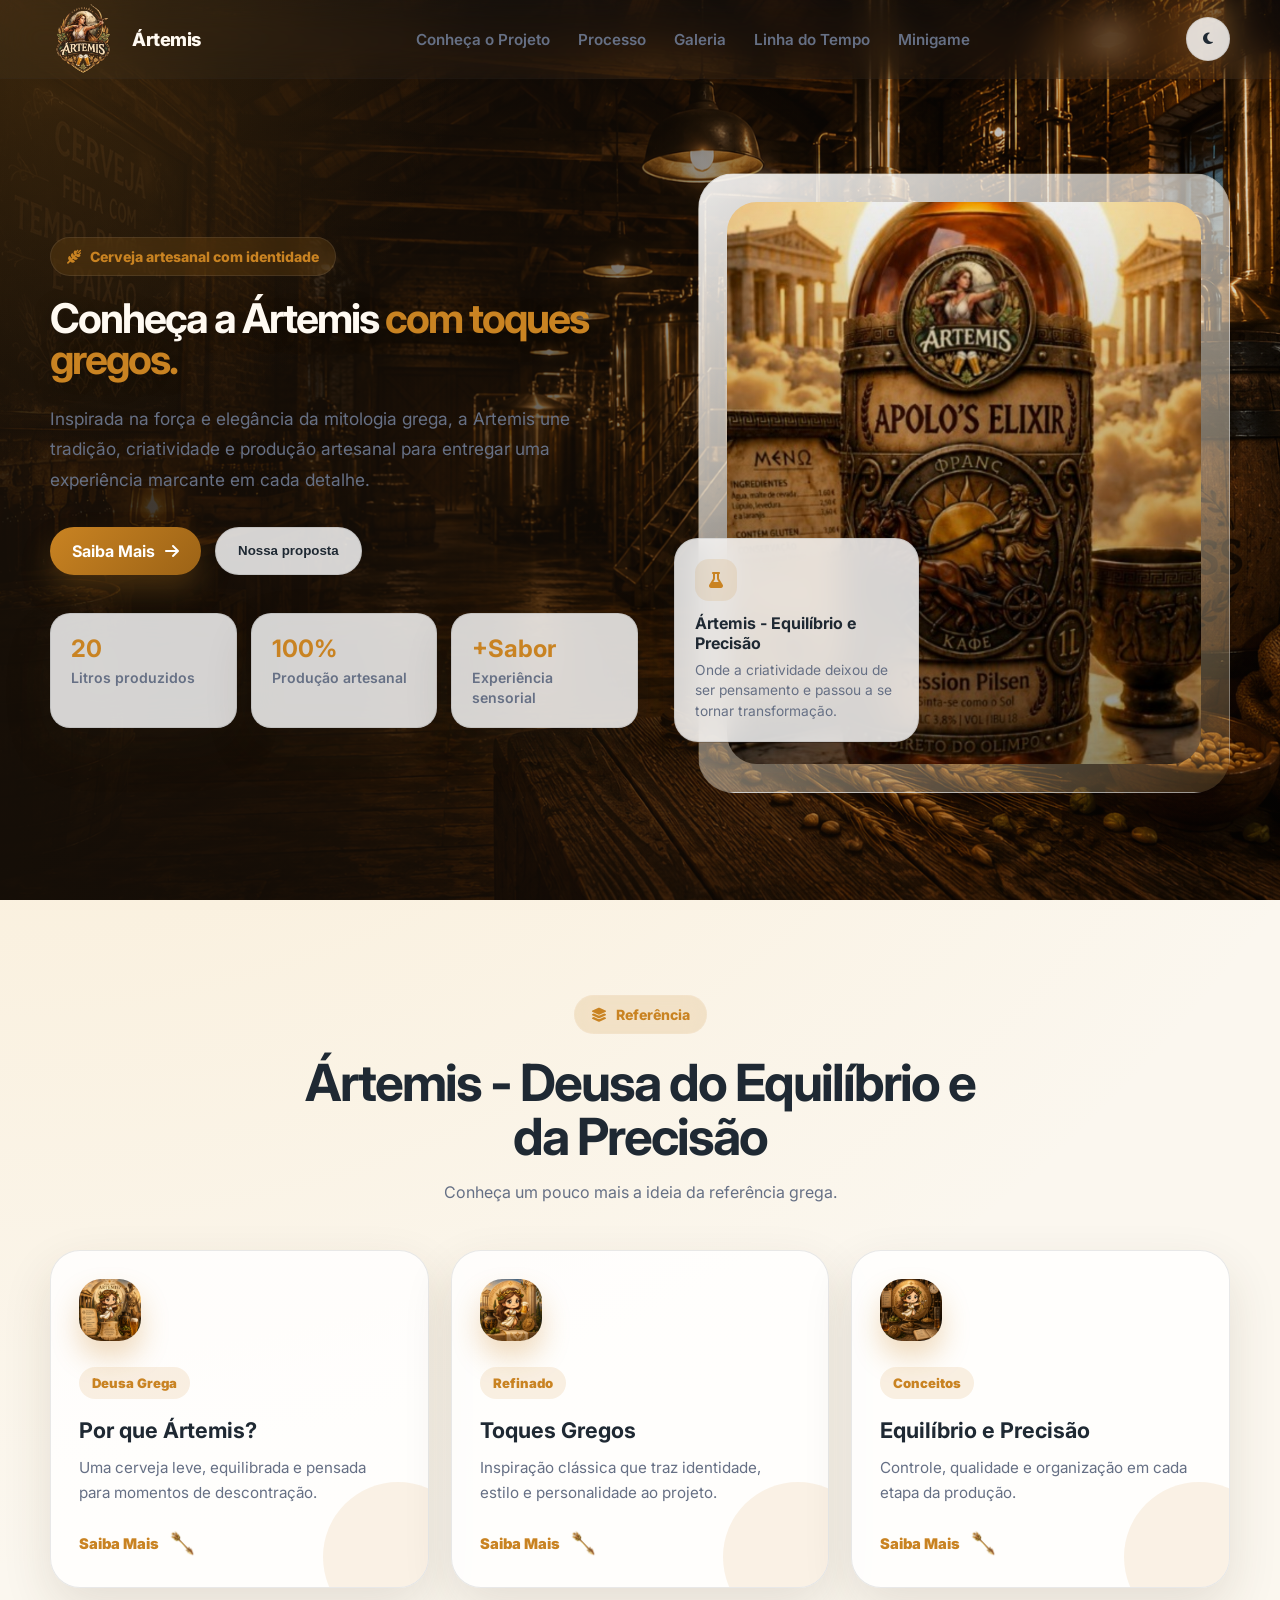
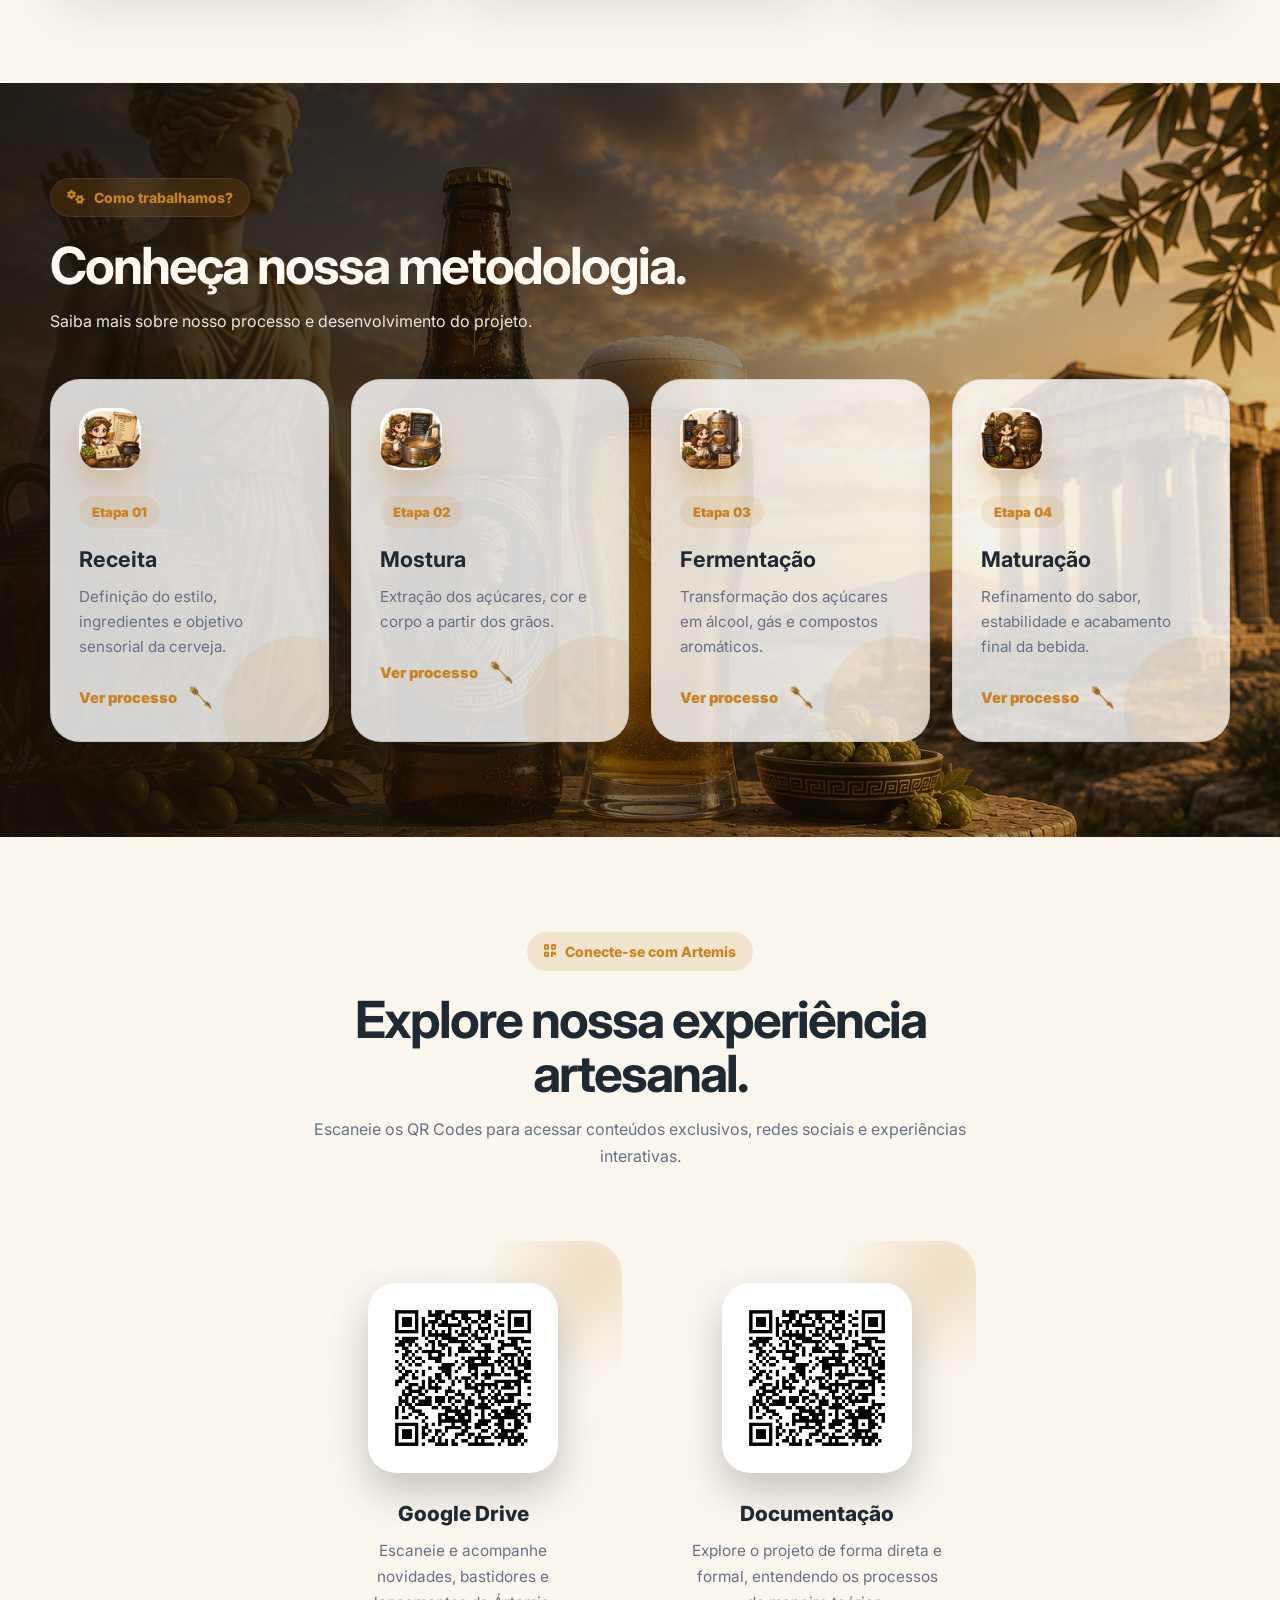
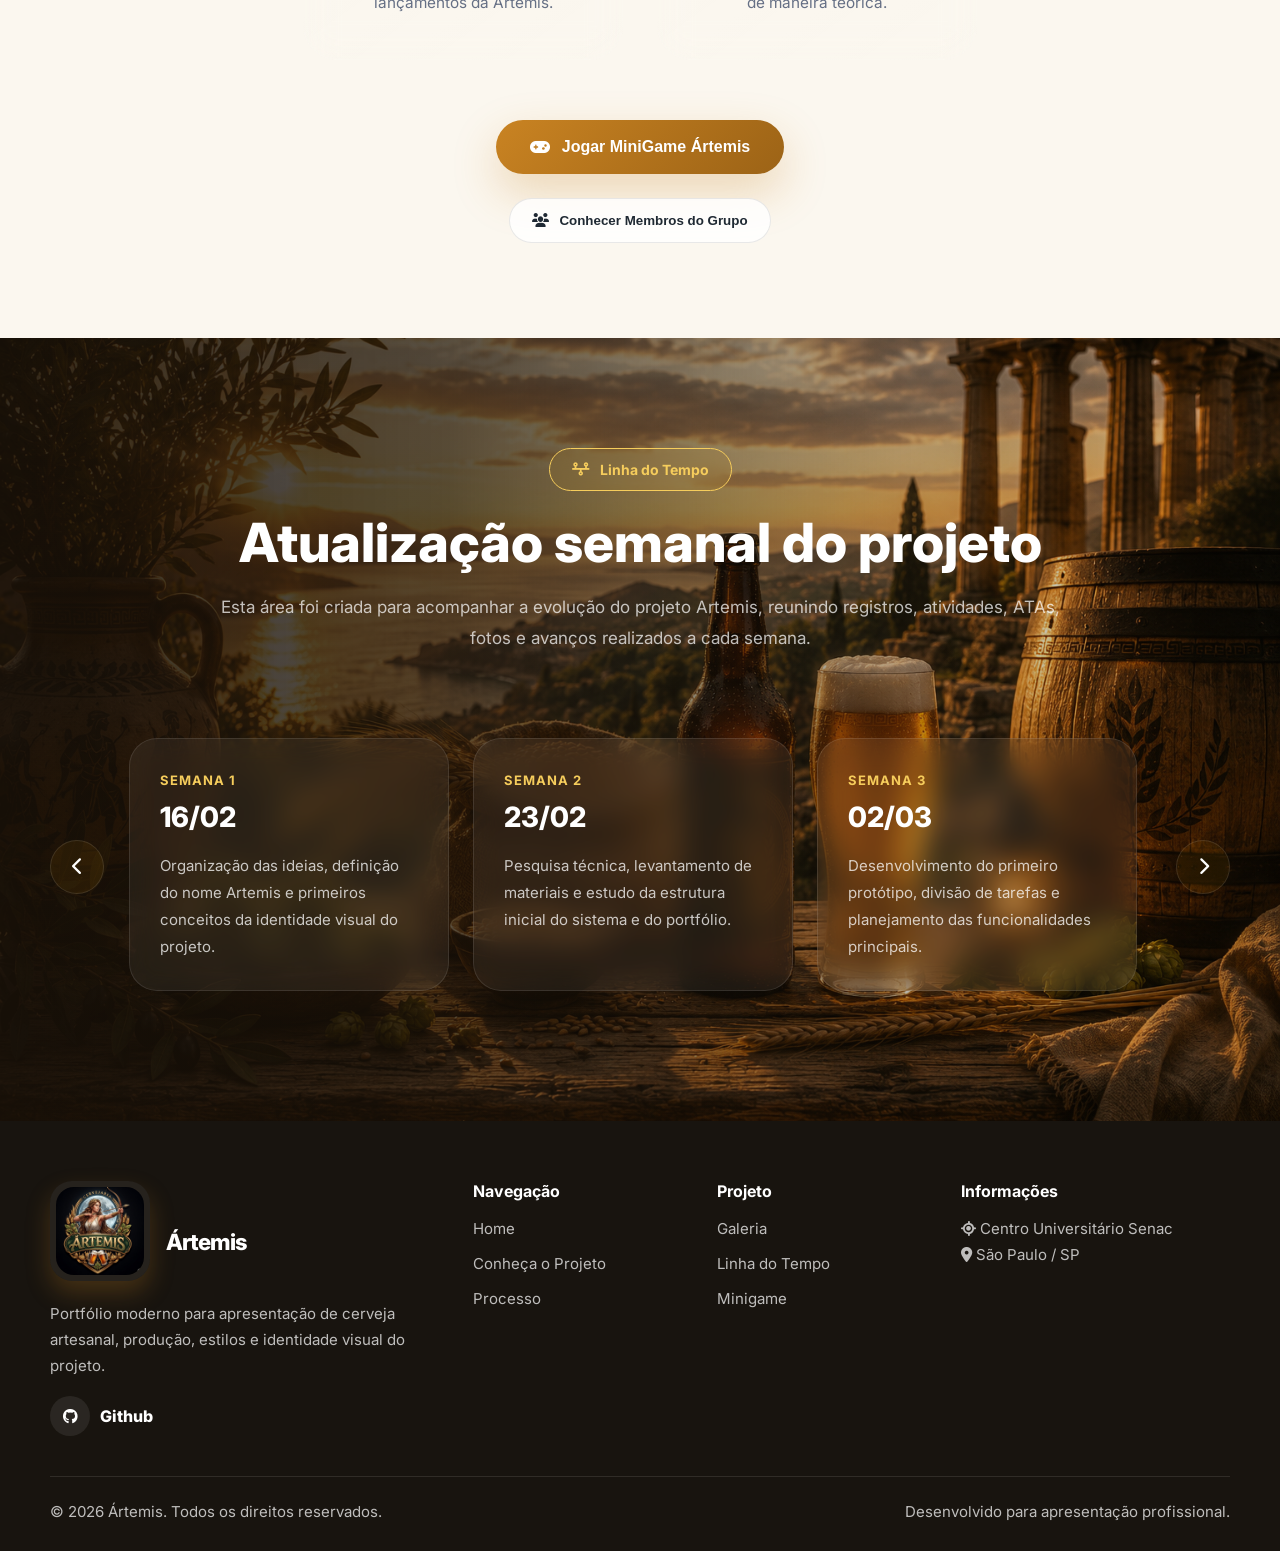
==== commit 33c99dfa: "Segundo commit" ====
--- a/index.html
+++ b/index.html
@@ -87,6 +87,10 @@
     <!-- style timeline -->
     <link rel="stylesheet" href="css/timeline.css">
     <!-- style timeline -->
+
+    <!-- style minigame -->
+    <link rel="stylesheet" href="css/minigame.css">
+    <!-- style minigame -->
 </head>
 
 <body>
@@ -381,15 +385,212 @@
             </div>
 
             <!-- BOTÃO -->
-            <div class="minigame-area reveal">
-                <a id="minigame" class="btn btn-primary minigame-btn">
+            <div class="minigame-area reveal" id="minigame">
+                <button class="btn btn-primary minigame-btn" type="button" data-minigame-open
+                    aria-controls="artemis-game-panel" aria-expanded="false">
 
                     <i class="fa-solid fa-gamepad"></i>
                     Jogar MiniGame Ártemis
 
-                </a>
-            </div>
-
+                </button>
+            </div>
+
+            <div class="minigame-panel" id="artemis-game-panel" data-minigame-panel hidden>
+                <div class="minigame-copy">
+                    <span class="badge"><i class="fa-solid fa-beer-mug-empty"></i> Experiência interativa</span>
+                    <h2>A corrida de Ártemis</h2>
+                    <p>
+                        Salte pelos obstáculos e avance pelas etapas da produção artesanal até o brinde final.
+                    </p>
+                </div>
+
+                <div class="artemis-game-shell" data-artemis-run>
+                    <div class="artemis-game-topbar">
+                        <div>
+                            <span class="artemis-label">Etapa</span>
+                            <strong data-stage>Receita</strong>
+                        </div>
+                        <div>
+                            <span class="artemis-label">Pontos</span>
+                            <strong data-score>00000</strong>
+                        </div>
+                        <div>
+                            <span class="artemis-label">Recorde</span>
+                            <strong data-best>00000</strong>
+                        </div>
+                    </div>
+
+                    <canvas class="artemis-game-canvas" width="960" height="420"
+                        aria-label="Jogo A corrida de Ártemis"></canvas>
+
+                    <div class="artemis-game-overlay" data-overlay>
+                        <strong data-overlay-title>A corrida de Ártemis</strong>
+                        <span data-overlay-text>Pressione espaço, clique ou toque para começar.</span>
+                        <button class="artemis-game-button" type="button" data-start>
+                            Iniciar
+                        </button>
+                    </div>
+
+                    <div class="artemis-game-controls">
+                        <button class="artemis-game-button" type="button" data-jump>
+                            Pular
+                        </button>
+                        <button class="artemis-game-button artemis-game-button--ghost" type="button" data-reset>
+                            Reiniciar
+                        </button>
+                    </div>
+                </div>
+            </div>
+
+            <!-- BOTÃO MEMBROS -->
+            <div class="group-area reveal">
+                <button class="btn btn-light group-btn" type="button" id="openGroupCard">
+                    <i class="fa-solid fa-users"></i>
+                    Conhecer Membros do Grupo
+                </button>
+            </div>
+
+            <!-- CARD/PÁGINA CENTRALIZADA -->
+            <div class="group-page-overlay" id="groupPageOverlay">
+                <div class="group-page-card">
+
+                    <button class="group-page-close" id="closeGroupCard">
+                        <i class="fa-solid fa-xmark"></i>
+                    </button>
+
+                    <div class="group-page-head">
+                        <span class="badge">
+                            <i class="fa-solid fa-user-group"></i>
+                            Equipe Artemis
+                        </span>
+
+                        <h2>Membros do Grupo</h2>
+
+                        <p>
+                            Conheça os integrantes responsáveis pelo desenvolvimento,
+                            conceito e apresentação do projeto Ártemis.
+                        </p>
+                    </div>
+
+                    <div class="members-grid">
+
+                        <div class="member-card open-member-modal" data-name="Alan Almeida" data-role="Artigo e Design"
+                            data-text="Responsável pelo apoio na construção do artigo e pela parte visual do projeto, contribuindo com organização estética, identidade e apresentação.">
+                            <div class="member-avatar">
+                                <i class="fa-solid fa-user"></i>
+                            </div>
+                            <h3>Alan Almeida</h3>
+                            <span>Artigo e Design</span>
+                        </div>
+
+                        <div class="member-card open-member-modal" data-name="Ana Carolina Vieira"
+                            data-role="Documentação e Design"
+                            data-text="Responsável pela documentação do projeto e apoio no design, ajudando a estruturar informações, organizar conteúdos e manter a apresentação visual consistente.">
+                            <div class="member-avatar">
+                                <i class="fa-solid fa-user"></i>
+                            </div>
+                            <h3>Ana Carolina Vieira</h3>
+                            <span>Documentação e Design</span>
+                        </div>
+
+                        <div class="member-card open-member-modal" data-name="Francisco Nisvaldo"
+                            data-role="Pesquisa e Caderno"
+                            data-text="Responsável por contribuir com pesquisas e organização do caderno do projeto, reunindo informações importantes para a construção teórica e prática.">
+                            <div class="member-avatar">
+                                <i class="fa-solid fa-user"></i>
+                            </div>
+                            <h3>Francisco Nisvaldo</h3>
+                            <span>Pesquisa e Caderno</span>
+                        </div>
+
+                        <div class="member-card open-member-modal" data-name="Gustavo Akutsu"
+                            data-role="Programação do Site e Circuito"
+                            data-text="Responsável pelo desenvolvimento do site e apoio no circuito, transformando a proposta do projeto em uma experiência digital funcional e interativa.">
+                            <div class="member-avatar">
+                                <i class="fa-solid fa-user"></i>
+                            </div>
+                            <h3>Gustavo Akutsu</h3>
+                            <span>Programação do Site e Circuito</span>
+                        </div>
+
+                        <div class="member-card open-member-modal" data-name="Lucca Gonçalves Ramos"
+                            data-role="Pesquisa e Programação do Site"
+                            data-text="Responsável por pesquisas e apoio na programação do site, contribuindo para o conteúdo técnico e para a construção da experiência digital.">
+                            <div class="member-avatar">
+                                <i class="fa-solid fa-user"></i>
+                            </div>
+                            <h3>Lucca Gonçalves Ramos</h3>
+                            <span>Pesquisa e Programação do Site</span>
+                        </div>
+
+                        <div class="member-card open-member-modal" data-name="Matheus Augusto Assunção"
+                            data-role="Circuito"
+                            data-text="Responsável pelo desenvolvimento e apoio na parte do circuito, colaborando na montagem, testes e funcionamento da proposta física do projeto.">
+                            <div class="member-avatar">
+                                <i class="fa-solid fa-user"></i>
+                            </div>
+                            <h3>Matheus Augusto Assunção</h3>
+                            <span>Circuito</span>
+                        </div>
+
+                        <div class="member-card open-member-modal" data-name="Nathália Leite"
+                            data-role="Artigo e Design"
+                            data-text="Responsável por contribuir no artigo e na parte visual, auxiliando na identidade do projeto e na apresentação organizada das ideias.">
+                            <div class="member-avatar">
+                                <i class="fa-solid fa-user"></i>
+                            </div>
+                            <h3>Nathália Leite</h3>
+                            <span>Artigo e Design</span>
+                        </div>
+
+                        <div class="member-card open-member-modal" data-name="Raquel Silva"
+                            data-role="Documentação e Artigo"
+                            data-text="Responsável pela documentação e apoio no artigo, ajudando a registrar etapas, organizar informações e fortalecer a base teórica do projeto.">
+                            <div class="member-avatar">
+                                <i class="fa-solid fa-user"></i>
+                            </div>
+                            <h3>Raquel Silva</h3>
+                            <span>Documentação e Artigo</span>
+                        </div>
+
+                        <div class="member-card member-leader open-member-modal" data-name="Vinícius Pedroso Tytko"
+                            data-role="Circuito"
+                            data-text="Líder do grupo e responsável pelo circuito, acompanhando a organização da equipe, o andamento das etapas e a execução da parte prática do projeto.">
+                            <div class="leader-badge">
+                                <i class="fa-solid fa-crown"></i>
+                                Líder
+                            </div>
+
+                            <div class="member-avatar">
+                                <i class="fa-solid fa-user"></i>
+                            </div>
+
+                            <h3>Vinícius Pedroso Tytko</h3>
+                            <span>Circuito</span>
+                        </div>
+
+                    </div>
+
+                </div>
+            </div>
+
+        </div>
+
+        <!-- modal membros -->
+        <div class="member-modal-overlay" id="memberModal">
+            <div class="member-modal-box">
+                <button class="member-modal-close" id="memberModalClose">
+                    <i class="fa-solid fa-xmark"></i>
+                </button>
+
+                <div class="member-modal-avatar">
+                    <i class="fa-solid fa-user"></i>
+                </div>
+
+                <span id="memberModalRole">Função</span>
+                <h2 id="memberModalName">Nome</h2>
+                <p id="memberModalText">Descrição da função.</p>
+            </div>
         </div>
 
     </section>
@@ -516,7 +717,7 @@
                         do projeto.</p>
                     <div class="socials">
                         <a href="https://github.com/gakutsu/projeto-artemis.git" target="_blank">
-                            <i class="fa-brands fa-github"></i> 
+                            <i class="fa-brands fa-github"></i>
                         </a> Github
                     </div>
                 </div>
@@ -578,6 +779,8 @@
     <script src="js/popups.js"></script>
     <script src="js/timeline.js"></script>
     <script src="js/headerscroll.js"></script>
+    <script src="js/artemis-run.js"></script>
+    <script src="js/minigame-entry.js"></script>
 
 
 </body>
--- a/css/gallery.css
+++ b/css/gallery.css
@@ -130,4 +130,296 @@
         max-width: 340px;
     }
 
-}+}
+
+/* membros do grupo */
+
+.group-area {
+    display: flex;
+    justify-content: center;
+    margin-top: 24px;
+}
+
+.group-page-overlay {
+    position: fixed;
+    inset: 0;
+    z-index: 99999;
+    display: none;
+    align-items: center;
+    justify-content: center;
+    padding: 24px;
+    background: rgba(10, 7, 4, 0.58);
+    backdrop-filter: blur(12px);
+}
+
+.group-page-overlay.active {
+    display: flex;
+}
+
+.group-page-card {
+    position: relative;
+    width: min(980px, 100%);
+    max-height: 90vh;
+    overflow-y: auto;
+    padding: 46px;
+    border-radius: 34px;
+    background:
+        linear-gradient(145deg, #fff8ed, #f1dfc3);
+    box-shadow:
+        0 35px 100px rgba(0, 0, 0, 0.35);
+
+    animation: groupPageUp 0.3s ease;
+}
+
+@keyframes groupPageUp {
+    from {
+        opacity: 0;
+        transform: translateY(35px) scale(0.96);
+    }
+
+    to {
+        opacity: 1;
+        transform: translateY(0) scale(1);
+    }
+}
+
+.group-page-close {
+    position: absolute;
+    top: 22px;
+    right: 22px;
+    width: 48px;
+    height: 48px;
+    border: none;
+    border-radius: 50%;
+    background: #fff;
+    color: #1f2933;
+    cursor: pointer;
+    transition: 0.25s ease;
+}
+
+.group-page-close:hover {
+    transform: rotate(90deg);
+}
+
+.group-page-head {
+    text-align: center;
+    max-width: 720px;
+    margin: 0 auto 38px;
+}
+
+.group-page-head h2 {
+    font-size: clamp(2rem, 4vw, 3.4rem);
+    line-height: 1;
+    letter-spacing: -2px;
+    margin-bottom: 16px;
+    color: #1f2933;
+}
+
+.group-page-head p {
+    color: #667085;
+    line-height: 1.7;
+}
+
+.members-grid {
+    display: grid;
+    grid-template-columns: repeat(3, 1fr);
+    gap: 22px;
+}
+
+.member-card {
+    position: relative;
+    overflow: hidden;
+    padding: 28px;
+    border-radius: 28px;
+    background: rgba(255, 255, 255, 0.72);
+    border: 1px solid rgba(201, 131, 34, 0.18);
+    text-align: center;
+    box-shadow:
+        0 18px 45px rgba(80, 55, 20, 0.12);
+    cursor: pointer;
+    transition: .5s ease;
+}
+
+.member-card:hover {
+    transform: translateY(-6px);
+}
+
+.member-avatar {
+    width: 88px;
+    height: 88px;
+    margin: 0 auto 18px;
+    border-radius: 50%;
+    display: grid;
+    place-items: center;
+    background: linear-gradient(135deg, #c98322, #f3c36b);
+    color: #fff;
+    font-size: 2rem;
+}
+
+.member-card h3 {
+    font-size: 1.2rem;
+    margin-bottom: 8px;
+    color: #1f2933;
+}
+
+.member-card span {
+    color: #c98322;
+    font-weight: 800;
+    font-size: 0.92rem;
+}
+
+/* LÍDER */
+.member-leader {
+    border: 1px solid rgba(201, 131, 34, 0.35);
+    box-shadow:
+        0 20px 50px rgba(201, 131, 34, 0.14);
+}
+
+.leader-badge {
+    position: absolute;
+    top: 18px;
+    right: 18px;
+    display: inline-flex;
+    align-items: center;
+    gap: 8px;
+    padding: 8px 14px;
+    border-radius: 999px;
+    background: linear-gradient(135deg, #c98322, #f3c36b);
+    color: #fff;
+    font-size: 0.78rem;
+    font-weight: 900;
+    box-shadow:
+        0 10px 24px rgba(201, 131, 34, 0.28);
+}
+
+.leader-badge i {
+    font-size: 0.72rem;
+}
+
+.member-modal-overlay {
+    position: fixed;
+    inset: 0;
+    z-index: 999999;
+
+    display: none;
+    align-items: center;
+    justify-content: center;
+
+    padding: 22px;
+
+    background: rgba(10, 7, 4, 0.62);
+    backdrop-filter: blur(12px);
+}
+
+.member-modal-overlay.active {
+    display: flex;
+}
+
+.member-modal-box {
+    position: relative;
+
+    width: min(560px, 100%);
+
+    padding: 42px;
+
+    border-radius: 34px;
+
+    background: linear-gradient(145deg, #fff8ed, #f0ddbd);
+
+    box-shadow:
+        0 35px 90px rgba(0, 0, 0, 0.35);
+
+    text-align: center;
+
+    animation: memberModalUp 0.28s ease;
+}
+
+@keyframes memberModalUp {
+    from {
+        opacity: 0;
+        transform: translateY(28px) scale(0.96);
+    }
+
+    to {
+        opacity: 1;
+        transform: translateY(0) scale(1);
+    }
+}
+
+.member-modal-close {
+    position: absolute;
+    top: 18px;
+    right: 18px;
+
+    width: 46px;
+    height: 46px;
+
+    border: none;
+    border-radius: 50%;
+
+    background: #fff;
+    color: #1f2933;
+
+    cursor: pointer;
+}
+
+.member-modal-avatar {
+    width: 92px;
+    height: 92px;
+
+    margin: 0 auto 20px;
+
+    display: grid;
+    place-items: center;
+
+    border-radius: 50%;
+
+    background: linear-gradient(135deg, #c98322, #f3c36b);
+
+    color: #fff;
+    font-size: 2rem;
+}
+
+#memberModalRole {
+    display: inline-flex;
+
+    padding: 9px 16px;
+
+    border-radius: 999px;
+
+    background: rgba(201, 131, 34, 0.13);
+    color: #c98322;
+
+    font-size: 0.85rem;
+    font-weight: 900;
+
+    margin-bottom: 16px;
+}
+
+#memberModalName {
+    font-size: 2rem;
+    line-height: 1.1;
+    letter-spacing: -1px;
+
+    color: #1f2933;
+
+    margin-bottom: 14px;
+}
+
+#memberModalText {
+    color: #667085;
+    line-height: 1.8;
+    font-size: 1rem;
+}
+
+@media (max-width: 768px) {
+    .group-page-card {
+        padding: 34px 22px;
+    }
+
+    .members-grid {
+        grid-template-columns: 1fr;
+    }
+}
+
+/* membros do grupo */
--- a/css/hero.css
+++ b/css/hero.css
@@ -146,7 +146,7 @@
     border-radius: 30px;
     background:
         linear-gradient(to bottom, rgba(0, 0, 0, 0.05), rgba(0, 0, 0, 0.45)),
-        url('../img/logo-secundario-artemis.jpeg') center/cover;
+        url('../img/garrafa.jpg') center/cover;
 }
 
 .floating-info {
--- a/css/minigame.css
+++ b/css/minigame.css
@@ -0,0 +1,209 @@
+/* MINIGAME */
+.minigame-area {
+    scroll-margin-top: 110px;
+}
+
+.minigame-btn {
+    align-items: center;
+}
+
+.minigame-panel {
+    width: min(1080px, 100%);
+    margin: 34px auto 0;
+    opacity: 0;
+    transform: translateY(18px);
+    transition: opacity 0.35s ease, transform 0.35s ease;
+    scroll-margin-top: 110px;
+}
+
+.minigame-panel[hidden] {
+    display: none;
+}
+
+.minigame-panel.is-open {
+    opacity: 1;
+    transform: translateY(0);
+}
+
+.minigame-copy {
+    max-width: 720px;
+    margin: 0 auto 24px;
+    text-align: center;
+}
+
+.minigame-copy h2 {
+    margin-bottom: 12px;
+    color: var(--text);
+    font-size: 3rem;
+    line-height: 1.05;
+}
+
+.minigame-copy p {
+    margin: 0 auto;
+    max-width: 620px;
+    color: var(--muted);
+    font-size: 1rem;
+    line-height: 1.7;
+}
+
+.artemis-game-shell {
+    position: relative;
+    overflow: hidden;
+    min-width: 0;
+    border: 1px solid var(--border);
+    border-radius: 30px;
+    background:
+        linear-gradient(145deg, rgba(255, 255, 255, 0.78), rgba(243, 195, 107, 0.16)),
+        var(--card);
+    box-shadow: var(--shadow);
+    backdrop-filter: blur(16px);
+}
+
+body.dark-mode .artemis-game-shell {
+    background:
+        linear-gradient(145deg, rgba(27, 31, 40, 0.9), rgba(240, 173, 69, 0.1)),
+        var(--card);
+}
+
+.artemis-game-topbar {
+    display: grid;
+    grid-template-columns: 1fr auto auto;
+    gap: 12px;
+    align-items: center;
+    padding: 14px 16px;
+    border-bottom: 1px solid var(--border);
+}
+
+.artemis-game-topbar > div {
+    min-width: 0;
+}
+
+.artemis-label {
+    display: block;
+    margin-bottom: 2px;
+    color: var(--muted);
+    font-size: 0.72rem;
+    font-weight: 800;
+    text-transform: uppercase;
+}
+
+.artemis-game-topbar strong {
+    display: block;
+    color: var(--text);
+    font-size: 1.08rem;
+    line-height: 1.15;
+    white-space: nowrap;
+}
+
+.artemis-game-canvas {
+    display: block;
+    width: 100%;
+    aspect-ratio: 16 / 7;
+    min-height: clamp(340px, 44vh, 520px);
+    background: #f8efdf;
+    touch-action: manipulation;
+}
+
+.artemis-game-overlay {
+    position: absolute;
+    inset: 58px 0 0;
+    display: grid;
+    place-content: center;
+    justify-items: center;
+    gap: 10px;
+    padding: 20px;
+    text-align: center;
+    color: #fffaf2;
+    background: rgba(31, 19, 9, 0.44);
+}
+
+.artemis-game-overlay[hidden] {
+    display: none;
+}
+
+.artemis-game-overlay strong {
+    font-size: 2.6rem;
+    line-height: 1;
+}
+
+.artemis-game-overlay span {
+    max-width: 380px;
+    color: rgba(255, 250, 242, 0.84);
+    line-height: 1.45;
+}
+
+.artemis-game-button {
+    display: inline-flex;
+    align-items: center;
+    justify-content: center;
+    min-height: 44px;
+    border: 0;
+    border-radius: 999px;
+    padding: 0 18px;
+    color: #fff;
+    background: linear-gradient(135deg, var(--primary), var(--primary-dark));
+    box-shadow: 0 12px 24px rgba(155, 79, 16, 0.24);
+    font: inherit;
+    font-weight: 900;
+    cursor: pointer;
+}
+
+.artemis-game-button:focus-visible {
+    outline: 3px solid rgba(201, 131, 34, 0.45);
+    outline-offset: 3px;
+}
+
+.artemis-game-button--ghost {
+    color: var(--text);
+    background: var(--bg-soft);
+    border: 1px solid var(--border);
+    box-shadow: none;
+}
+
+.artemis-game-controls {
+    display: none;
+    grid-template-columns: 1fr 1fr;
+    gap: 10px;
+    padding: 12px;
+    border-top: 1px solid var(--border);
+}
+
+@media (max-width: 860px) {
+    .minigame-panel {
+        width: 100%;
+    }
+
+    .artemis-game-canvas {
+        min-height: clamp(280px, 44vh, 440px);
+    }
+}
+
+@media (max-width: 620px) {
+    .minigame-copy h2 {
+        font-size: 2.2rem;
+    }
+
+    .artemis-game-overlay strong {
+        font-size: 1.7rem;
+    }
+
+    .artemis-game-topbar {
+        grid-template-columns: 1fr 1fr;
+    }
+
+    .artemis-game-topbar > div:first-child {
+        grid-column: 1 / -1;
+    }
+
+    .artemis-game-canvas {
+        min-height: 260px;
+    }
+
+    .artemis-game-overlay {
+        inset: 88px 0 58px;
+    }
+
+    .artemis-game-controls {
+        display: grid;
+    }
+}
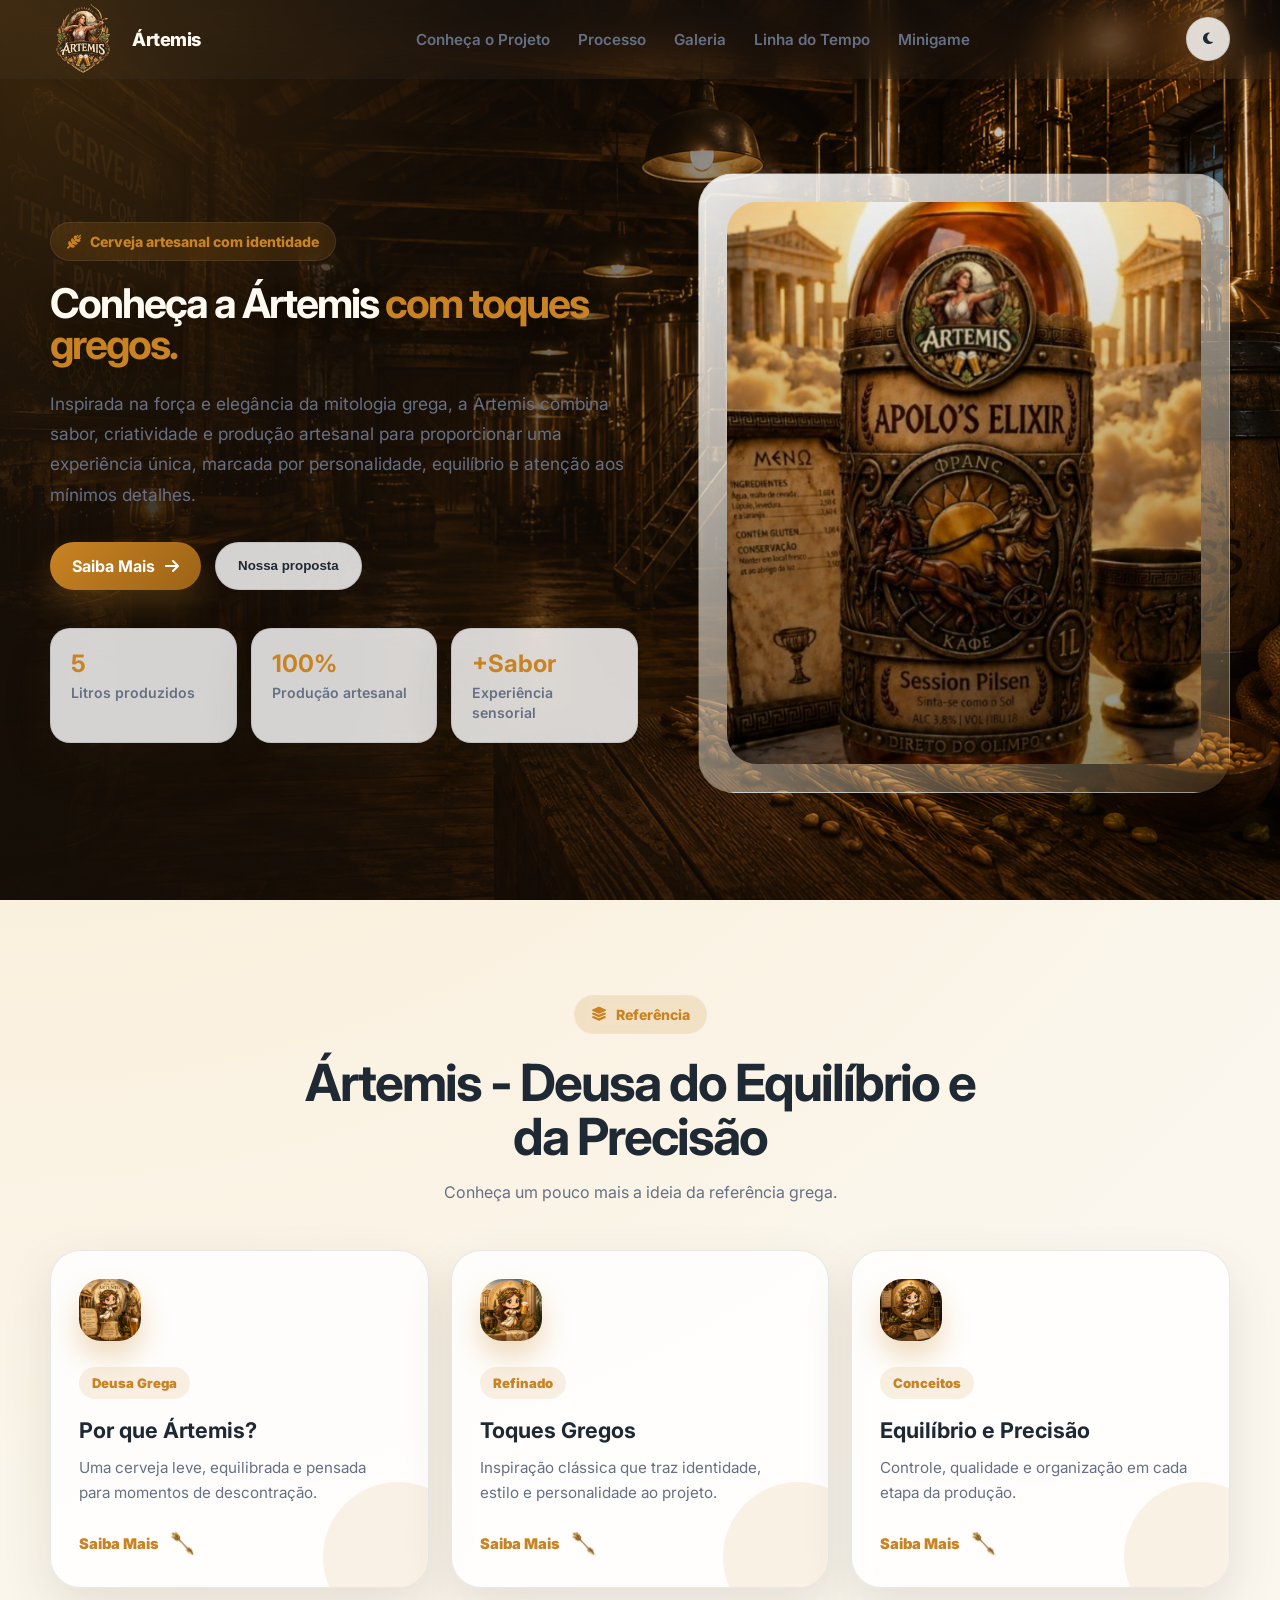
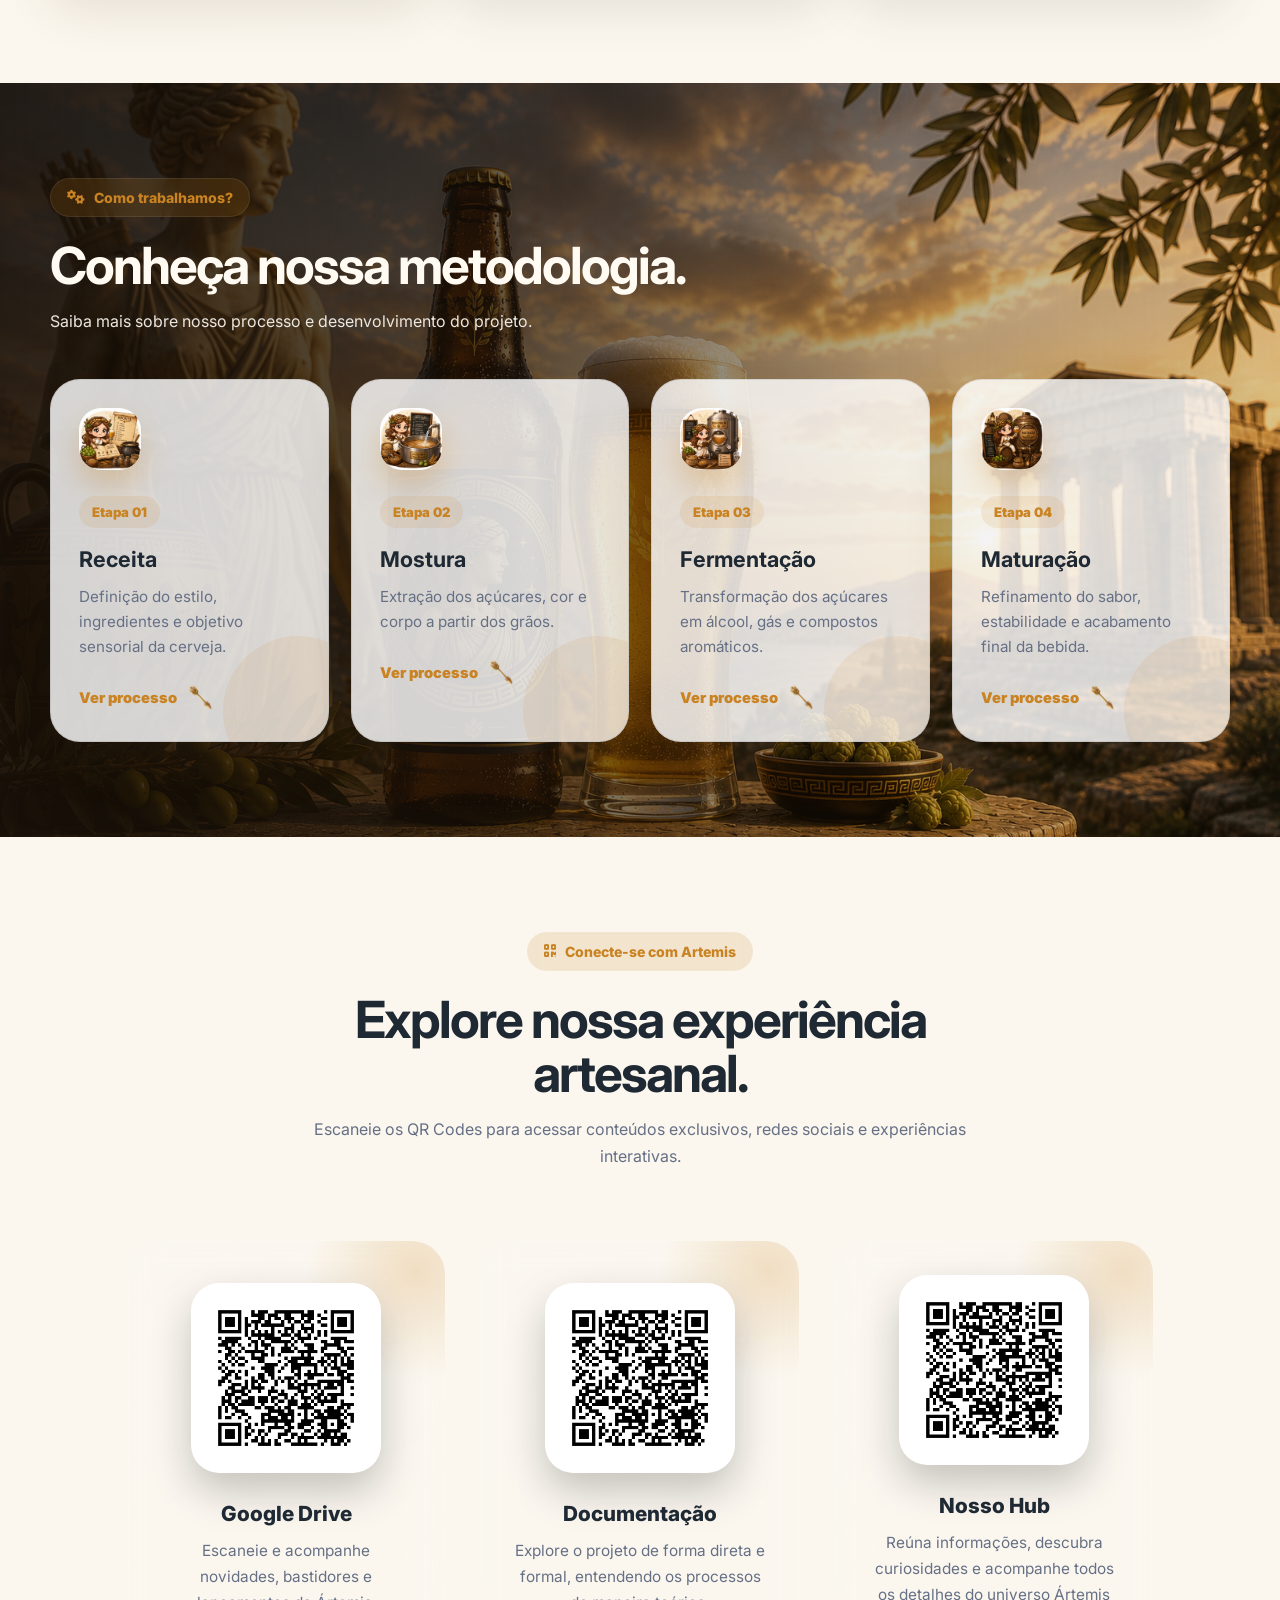
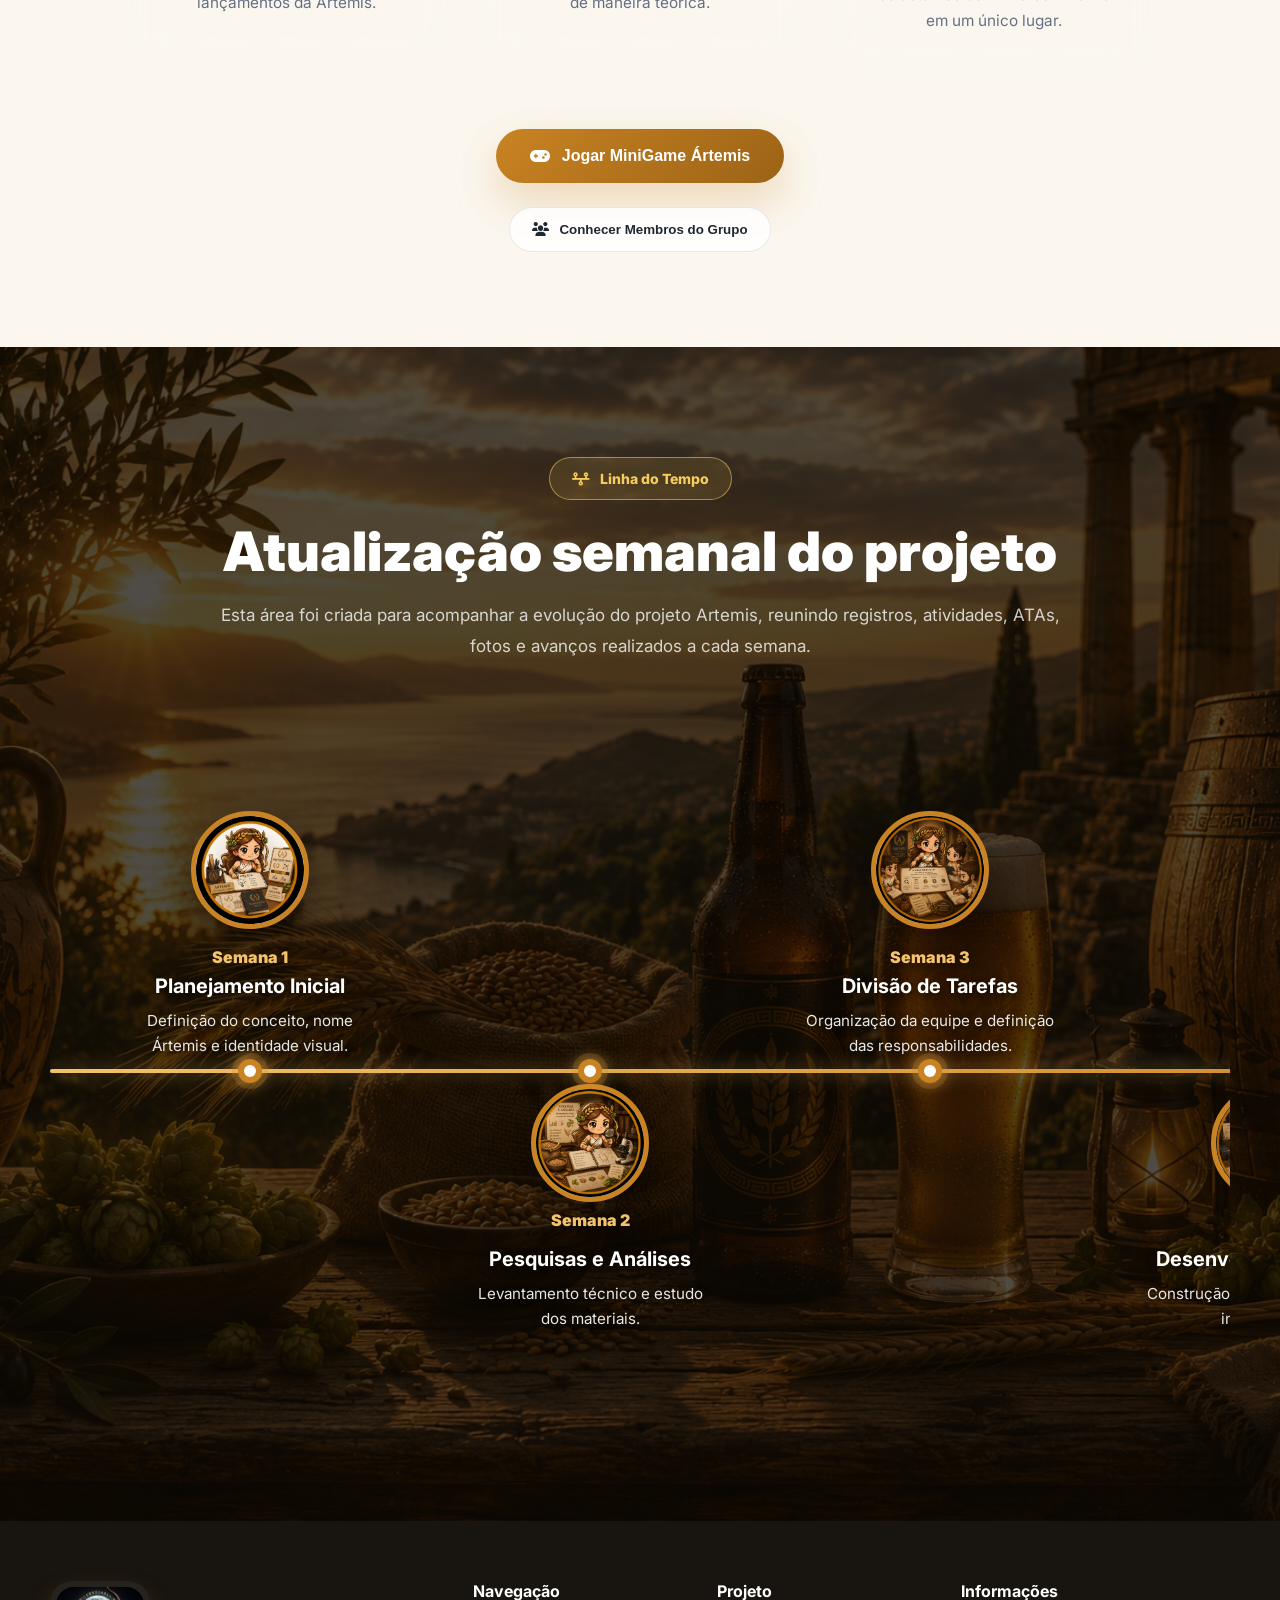
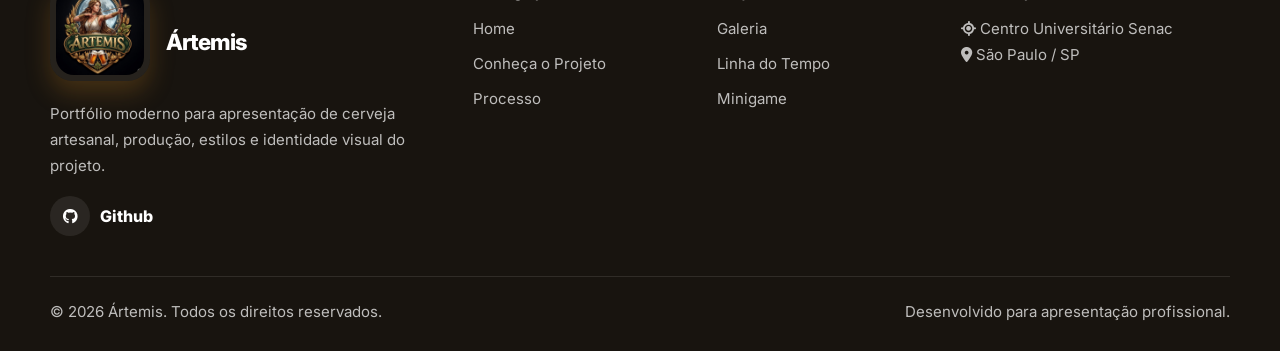
==== commit 055c79f9: "Quarto commit" ====
--- a/index.html
+++ b/index.html
@@ -129,23 +129,24 @@
                 <span class="badge"><i class="fa-solid fa-wheat-awn"></i> Cerveja artesanal com identidade</span>
                 <h1>Conheça a Ártemis <span>com toques gregos.</span></h1>
                 <p>
-                    Inspirada na força e elegância da mitologia grega, a Artemis une tradição,
-                    criatividade e produção artesanal para entregar uma experiência marcante em
-                    cada detalhe.
+                    Inspirada na força e elegância da mitologia grega, a Artemis combina sabor,
+                    criatividade e produção artesanal para proporcionar uma experiência única,
+                    marcada por personalidade, equilíbrio e atenção aos mínimos detalhes.
                 </p>
 
                 <div class="hero-actions">
                     <a href="#processo" class="btn btn-primary">Saiba Mais <i class="fa-solid fa-arrow-right"></i></a>
                     <button class="btn btn-light open-process-modal" data-title="Nossa proposta"
                         data-image="img/modelos.jpeg"
-                        data-text="Criamos cervejas com equilíbrio entre técnica, criatividade e ingredientes selecionados. A proposta é valorizar sabor, aroma, textura e experiência em cada detalhe.">
+                        data-text="Nossas cervejas são produzidas com o equilíbrio entre técnica, criatividade e ingredientes selecionados, dignos dos próprios deuses. Cada receita é desenvolvida de forma artesanal, buscando equilíbrio entre sabor, aroma e qualidade, sempre com atenção aos detalhes.
+Seguindo essa mesma filosofia, nossos futuros lançamentos — Hades Oblivion, Poseidon Mares e Dionísio Elixir — manterão o compromisso com a excelência, trazendo novas interpretações inspiradas na mitologia e na arte da boa cerveja.">
                         Nossa proposta
                     </button>
                 </div>
 
                 <div class="hero-stats">
                     <div class="stat-card">
-                        <strong>20</strong>
+                        <strong>5</strong>
                         <span>Litros produzidos</span>
                     </div>
                     <div class="stat-card">
@@ -162,12 +163,6 @@
             <div class="hero-visual reveal">
                 <div class="beer-card">
                     <div class="beer-image-placeholder"></div>
-                </div>
-                <div class="floating-info">
-                    <i class="fa-solid fa-flask"></i>
-                    <h3>Ártemis - Equilíbrio e Precisão</h3>
-                    <p>Onde a criatividade deixou de ser pensamento
-                        e passou a se tornar transformação.</p>
                 </div>
             </div>
         </div>
@@ -197,7 +192,7 @@
                     </span>
                 </div>
 
-                <div class="process-card reveal open-process-modal" data-title="Cerveja Grega"
+                <div class="process-card reveal open-process-modal" data-title="Mitologia e Identidade"
                     data-image="img/icon2.png"
                     data-text="Os elementos gregos representam estratégia, equilíbrio e tradição. A identidade visual do projeto foi inspirada na mitologia clássica para transmitir personalidade, elegância e uma conexão forte com o conceito da marca Ártemis.">
                     <div class="process-icon">
@@ -352,35 +347,64 @@
             <div class="qr-wrapper">
 
                 <!-- QR 01 -->
-                <div class="qr-card reveal">
-                    <div class="qr-glow"></div>
-
-                    <img src="img/qrcode.png" alt="QR Code Instagram">
-
-                    <div class="qr-content">
-                        <strong>Google Drive</strong>
-
-                        <span>
-                            Escaneie e acompanhe novidades, bastidores
-                            e lançamentos da Ártemis.
-                        </span>
-                    </div>
-                </div>
+                <a href="https://drive.google.com/drive/folders/1KrgWvc2XYwXR946t5w9uX4gzzIFemRcw?usp=drive_link "
+                    target="_blank" class="qr-link">
+
+                    <div class="qr-card reveal">
+                        <div class="qr-glow"></div>
+
+                        <img src="img/qrcode.png" alt="QR Code Google Drive">
+
+                        <div class="qr-content">
+                            <strong>Google Drive</strong>
+
+                            <span>
+                                Escaneie e acompanhe novidades, bastidores
+                                e lançamentos da Ártemis.
+                            </span>
+                        </div>
+                    </div>
+
+                </a>
 
                 <!-- QR 02 -->
-                <div class="qr-card reveal">
-                    <div class="qr-glow"></div>
-
-                    <img src="img/qrcode.png" alt="QR Code Cardápio">
-
-                    <div class="qr-content">
-                        <strong>Documentação</strong>
-
-                        <span>
-                            Explore o projeto de forma direta e formal, entendendo os processos de maneira teórica.
-                        </span>
-                    </div>
-                </div>
+                <a href="LINK_DA_DOCUMENTACAO" target="_blank" class="qr-link">
+
+                    <div class="qr-card reveal">
+                        <div class="qr-glow"></div>
+
+                        <img src="img/qrcode.png" alt="QR Code Documentação">
+
+                        <div class="qr-content">
+                            <strong>Documentação</strong>
+
+                            <span>
+                                Explore o projeto de forma direta e formal, entendendo os processos de maneira teórica.
+                            </span>
+                        </div>
+                    </div>
+
+                </a>
+
+                <!-- QR 03 -->
+                <a href="https://artemis-hud.vercel.app/" target="_blank" class="qr-link">
+
+                    <div class="qr-card reveal">
+                        <div class="qr-glow"></div>
+
+                        <img src="img/qrcode.png" alt="QR Code Hub">
+
+                        <div class="qr-content">
+                            <strong>Nosso Hub</strong>
+
+                            <span>
+                                Reúna informações, descubra curiosidades e acompanhe todos os detalhes do universo
+                                Ártemis em um único lugar.
+                            </span>
+                        </div>
+                    </div>
+
+                </a>
 
             </div>
 
@@ -408,7 +432,7 @@
                     <div class="artemis-game-topbar">
                         <div>
                             <span class="artemis-label">Etapa</span>
-                            <strong data-stage>Receita</strong>
+                            <strong data-stage>Receita </strong>
                         </div>
                         <div>
                             <span class="artemis-label">Pontos</span>
@@ -461,7 +485,7 @@
                     <div class="group-page-head">
                         <span class="badge">
                             <i class="fa-solid fa-user-group"></i>
-                            Equipe Artemis
+                            Equipe Ártemis
                         </span>
 
                         <h2>Membros do Grupo</h2>
@@ -476,9 +500,11 @@
 
                         <div class="member-card open-member-modal" data-name="Alan Almeida" data-role="Artigo e Design"
                             data-text="Responsável pelo apoio na construção do artigo e pela parte visual do projeto, contribuindo com organização estética, identidade e apresentação.">
+
                             <div class="member-avatar">
-                                <i class="fa-solid fa-user"></i>
+                                <img src="img/grupo/alan.jpeg" alt="Alan Almeida">
                             </div>
+
                             <h3>Alan Almeida</h3>
                             <span>Artigo e Design</span>
                         </div>
@@ -486,29 +512,23 @@
                         <div class="member-card open-member-modal" data-name="Ana Carolina Vieira"
                             data-role="Documentação e Design"
                             data-text="Responsável pela documentação do projeto e apoio no design, ajudando a estruturar informações, organizar conteúdos e manter a apresentação visual consistente.">
+
                             <div class="member-avatar">
-                                <i class="fa-solid fa-user"></i>
+                                <img src="img/grupo/ana.jpeg" alt="Ana Carolina Vieira">
                             </div>
+
                             <h3>Ana Carolina Vieira</h3>
                             <span>Documentação e Design</span>
-                        </div>
-
-                        <div class="member-card open-member-modal" data-name="Francisco Nisvaldo"
-                            data-role="Pesquisa e Caderno"
-                            data-text="Responsável por contribuir com pesquisas e organização do caderno do projeto, reunindo informações importantes para a construção teórica e prática.">
-                            <div class="member-avatar">
-                                <i class="fa-solid fa-user"></i>
-                            </div>
-                            <h3>Francisco Nisvaldo</h3>
-                            <span>Pesquisa e Caderno</span>
                         </div>
 
                         <div class="member-card open-member-modal" data-name="Gustavo Akutsu"
                             data-role="Programação do Site e Circuito"
                             data-text="Responsável pelo desenvolvimento do site e apoio no circuito, transformando a proposta do projeto em uma experiência digital funcional e interativa.">
+
                             <div class="member-avatar">
-                                <i class="fa-solid fa-user"></i>
+                                <img src="img/grupo/gustavo.jpeg" alt="Gustavo Akutsu">
                             </div>
+
                             <h3>Gustavo Akutsu</h3>
                             <span>Programação do Site e Circuito</span>
                         </div>
@@ -516,9 +536,11 @@
                         <div class="member-card open-member-modal" data-name="Lucca Gonçalves Ramos"
                             data-role="Pesquisa e Programação do Site"
                             data-text="Responsável por pesquisas e apoio na programação do site, contribuindo para o conteúdo técnico e para a construção da experiência digital.">
+
                             <div class="member-avatar">
-                                <i class="fa-solid fa-user"></i>
+                                <img src="img/grupo/lucca.jpeg" alt="Lucca Gonçalves Ramos">
                             </div>
+
                             <h3>Lucca Gonçalves Ramos</h3>
                             <span>Pesquisa e Programação do Site</span>
                         </div>
@@ -526,9 +548,11 @@
                         <div class="member-card open-member-modal" data-name="Matheus Augusto Assunção"
                             data-role="Circuito"
                             data-text="Responsável pelo desenvolvimento e apoio na parte do circuito, colaborando na montagem, testes e funcionamento da proposta física do projeto.">
+
                             <div class="member-avatar">
-                                <i class="fa-solid fa-user"></i>
+                                <img src="img/grupo/matheus.jpeg" alt="Matheus Augusto Assunção">
                             </div>
+
                             <h3>Matheus Augusto Assunção</h3>
                             <span>Circuito</span>
                         </div>
@@ -536,9 +560,11 @@
                         <div class="member-card open-member-modal" data-name="Nathália Leite"
                             data-role="Artigo e Design"
                             data-text="Responsável por contribuir no artigo e na parte visual, auxiliando na identidade do projeto e na apresentação organizada das ideias.">
+
                             <div class="member-avatar">
-                                <i class="fa-solid fa-user"></i>
+                                <img src="img/grupo/nathalia.jpeg" alt="Nathália Leite">
                             </div>
+
                             <h3>Nathália Leite</h3>
                             <span>Artigo e Design</span>
                         </div>
@@ -546,9 +572,11 @@
                         <div class="member-card open-member-modal" data-name="Raquel Silva"
                             data-role="Documentação e Artigo"
                             data-text="Responsável pela documentação e apoio no artigo, ajudando a registrar etapas, organizar informações e fortalecer a base teórica do projeto.">
+
                             <div class="member-avatar">
-                                <i class="fa-solid fa-user"></i>
+                                <img src="img/grupo/raquel.jpeg" alt="Raquel Silva">
                             </div>
+
                             <h3>Raquel Silva</h3>
                             <span>Documentação e Artigo</span>
                         </div>
@@ -556,13 +584,14 @@
                         <div class="member-card member-leader open-member-modal" data-name="Vinícius Pedroso Tytko"
                             data-role="Circuito"
                             data-text="Líder do grupo e responsável pelo circuito, acompanhando a organização da equipe, o andamento das etapas e a execução da parte prática do projeto.">
+
                             <div class="leader-badge">
                                 <i class="fa-solid fa-crown"></i>
                                 Líder
                             </div>
 
                             <div class="member-avatar">
-                                <i class="fa-solid fa-user"></i>
+                                <img src="img/grupo/tytko.jpeg" alt="Vinícius Pedroso Tytko">
                             </div>
 
                             <h3>Vinícius Pedroso Tytko</h3>
@@ -617,90 +646,165 @@
 
             </div>
 
-            <!-- TIMELINE -->
-            <div class="timeline-wrapper reveal">
-
-                <button class="timeline-control" id="timeline-prev" type="button">
-                    <i class="fa-solid fa-chevron-left"></i>
-                </button>
-
-                <div class="timeline-track" id="scroll-timeline">
-
-                    <!-- CARD -->
-                    <article class="timeline-card">
-                        <span>Semana 1</span>
-                        <strong>16/02</strong>
+            <div class="artemis-timeline">
+
+                <!-- SEMANA 1 -->
+                <div class="timeline-item top">
+                    <div class="timeline-image">
+                        <img src="img/timeline/semana1.png" alt="">
+                    </div>
+
+                    <div class="timeline-dot"></div>
+
+                    <span class="timeline-date">Semana 1</span>
+
+                    <div class="timeline-content">
+                        <h3>Planejamento Inicial</h3>
 
                         <p>
-                            Organização das ideias, definição do nome Artemis e primeiros conceitos
-                            da identidade visual do projeto.
+                            Definição do conceito, nome Ártemis e identidade visual.
                         </p>
-                    </article>
-
-                    <!-- CARD -->
-                    <article class="timeline-card">
-                        <span>Semana 2</span>
-                        <strong>23/02</strong>
+                    </div>
+                </div>
+
+                <!-- SEMANA 2 -->
+                <div class="timeline-item bottom">
+                    <div class="timeline-content">
+                        <h3>Pesquisas e Análises</h3>
 
                         <p>
-                            Pesquisa técnica, levantamento de materiais e estudo da estrutura inicial
-                            do sistema e do portfólio.
+                            Levantamento técnico e estudo dos materiais.
                         </p>
-                    </article>
-
-                    <!-- CARD -->
-                    <article class="timeline-card">
-                        <span>Semana 3</span>
-                        <strong>02/03</strong>
+                    </div>
+
+                    <span class="timeline-date">Semana 2</span>
+
+                    <div class="timeline-dot"></div>
+
+                    <div class="timeline-image">
+                        <img src="img/timeline/semana2.png" alt="">
+                    </div>
+                </div>
+
+                <!-- SEMANA 3 -->
+                <div class="timeline-item top">
+                    <div class="timeline-image">
+                        <img src="img/timeline/semana3.png" alt="">
+                    </div>
+
+                    <div class="timeline-dot"></div>
+
+                    <span class="timeline-date">Semana 3</span>
+
+                    <div class="timeline-content">
+                        <h3>Divisão de Tarefas</h3>
 
                         <p>
-                            Desenvolvimento do primeiro protótipo, divisão de tarefas e planejamento
-                            das funcionalidades principais.
+                            Organização da equipe e definição das responsabilidades.
                         </p>
-                    </article>
-
-                    <!-- CARD -->
-                    <article class="timeline-card">
-                        <span>Semana 4</span>
-                        <strong>23/03</strong>
+                    </div>
+                </div>
+
+                <!-- SEMANA 4 -->
+                <div class="timeline-item bottom">
+                    <div class="timeline-content">
+                        <h3>Desenvolvimento Inicial</h3>
 
                         <p>
-                            Evolução da montagem física, validação das ideias e melhorias na apresentação
-                            técnica do projeto.
+                            Construção do circuito e estrutura inicial do site.
                         </p>
-                    </article>
-
-                    <!-- CARD -->
-                    <article class="timeline-card">
-                        <span>Semana 5</span>
-                        <strong>08/05</strong>
+                    </div>
+
+                    <span class="timeline-date">Semana 4</span>
+
+                    <div class="timeline-dot"></div>
+
+                    <div class="timeline-image">
+                        <img src="img/timeline/semana4.png" alt="">
+                    </div>
+                </div>
+
+                <!-- SEMANA 5 -->
+                <div class="timeline-item top">
+                    <div class="timeline-image">
+                        <img src="img/timeline/semana5.png" alt="">
+                    </div>
+
+                    <div class="timeline-dot"></div>
+
+                    <span class="timeline-date">Semana 5</span>
+
+                    <div class="timeline-content">
+                        <h3>Evolução do Projeto</h3>
 
                         <p>
-                            Primeira versão do site publicada, revisão visual, organização dos textos
-                            e ajustes das seções principais.
+                            Primeiras versões do circuito, artigo e documentação.
                         </p>
-                    </article>
-
-                    <!-- CARD -->
-                    <article class="timeline-card">
-                        <span>Semana 6</span>
-                        <strong>09/05</strong>
+                    </div>
+                </div>
+
+                <!-- SEMANA 6 -->
+                <div class="timeline-item bottom">
+                    <div class="timeline-content">
+                        <h3>Circuito e Produção</h3>
 
                         <p>
-                            Testes finais, correções de apresentação e preparação do projeto para
-                            futuras atualizações semanais.
+                            Finalização do controle de temperatura e produção da cerveja.
                         </p>
-                    </article>
-
-                </div>
-
-                <button class="timeline-control" id="timeline-next" type="button">
-                    <i class="fa-solid fa-chevron-right"></i>
-                </button>
-
-            </div>
-
-        </div>
+                    </div>
+
+                    <span class="timeline-date">Semana 6</span>
+
+                    <div class="timeline-dot"></div>
+
+                    <div class="timeline-image">
+                        <img src="img/timeline/semana6.png" alt="">
+                    </div>
+                </div>
+
+                <!-- SEMANA 7 -->
+                <div class="timeline-item top">
+                    <div class="timeline-image">
+                        <img src="img/timeline/semana7.png" alt="">
+                    </div>
+
+                    <div class="timeline-dot"></div>
+
+                    <span class="timeline-date">Semana 7</span>
+
+                    <div class="timeline-content">
+                        <h3>Documentação</h3>
+
+                        <p>
+                            Conclusão do site, artigo científico e documentação.
+                        </p>
+                    </div>
+                </div>
+
+                <!-- FINAL -->
+                <div class="timeline-item bottom">
+                    <div class="timeline-content">
+                        <h3>Apresentação Final</h3>
+
+                        <p>
+                            Entrega oficial e apresentação do projeto Ártemis.
+                        </p>
+                    </div>
+
+                    <span class="timeline-date">Final</span>
+
+                    <div class="timeline-dot"></div>
+
+                    <div class="timeline-image">
+                        <img src="img/timeline/semanafinal.png" alt="">
+                    </div>
+                </div>
+
+            </div>
+
+    </section>
+
+    </div>
 
     </section>
 
--- a/css/gallery.css
+++ b/css/gallery.css
@@ -245,8 +245,8 @@
 }
 
 .member-avatar {
-    width: 88px;
-    height: 88px;
+    width: 90px;
+    height: 90px;
     margin: 0 auto 18px;
     border-radius: 50%;
     display: grid;
@@ -254,6 +254,14 @@
     background: linear-gradient(135deg, #c98322, #f3c36b);
     color: #fff;
     font-size: 2rem;
+    overflow: hidden;
+}
+
+.member-avatar img {
+    width: 100%;
+    height: 100%;
+    object-fit: cover;
+    display: block;
 }
 
 .member-card h3 {
--- a/css/modal.css
+++ b/css/modal.css
@@ -77,23 +77,68 @@
    IMAGEM DO MODAL
 ========================================= */
 
-.modal-image {
-    width: 100%;
-    max-width: 500px; /* diminui tamanho */
-    display: block;
-    margin: 0 auto 30px;
-    border-radius: 24px;
-    object-fit: cover;
-}
-
-/* RESPONSIVO */
-@media (max-width: 768px) {
-
-    .modal-image {
-        max-width: 100%;
-    }
-
-}
+ .modal-image {
+     width: 100%;
+     max-width: 500px;
+     /* diminui tamanho */
+     display: block;
+     margin: 0 auto 30px;
+     border-radius: 24px;
+     object-fit: cover;
+ }
+
+ /* RESPONSIVO */
+ @media (max-width: 768px) {
+
+     .modal-image {
+         max-width: 100%;
+     }
+
+     .modal-overlay,
+     .timeline-gallery-overlay,
+     .members-overlay {
+         padding: 15px;
+         align-items: flex-start;
+         overflow-y: auto;
+     }
+
+     .modal-box,
+     .timeline-gallery-page,
+     .members-modal {
+         width: 100%;
+         max-width: 100%;
+
+         max-height: calc(100vh - 30px);
+
+         overflow-y: auto;
+         overflow-x: hidden;
+
+         border-radius: 24px;
+
+         -webkit-overflow-scrolling: touch;
+     }
+
+     /* Scroll personalizado */
+     .modal-box::-webkit-scrollbar,
+     .timeline-gallery-page::-webkit-scrollbar,
+     .members-modal::-webkit-scrollbar {
+         width: 6px;
+     }
+
+     .modal-box::-webkit-scrollbar-thumb,
+     .timeline-gallery-page::-webkit-scrollbar-thumb,
+     .members-modal::-webkit-scrollbar-thumb {
+         background: #c98322;
+         border-radius: 999px;
+     }
+
+     .modal-box::-webkit-scrollbar-track,
+     .timeline-gallery-page::-webkit-scrollbar-track,
+     .members-modal::-webkit-scrollbar-track {
+         background: rgba(0, 0, 0, .08);
+     }
+
+ }
 
  /* popup processo */
  /* OVERLAY */
--- a/css/timeline.css
+++ b/css/timeline.css
@@ -1,16 +1,13 @@
 /* =========================================
-   TIMELINE
+   TIMELINE ARTEMIS
 ========================================= */
 
 .timeline-section {
     position: relative;
     padding: 110px 0;
     background:
-        linear-gradient(to right,
-            rgba(24, 16, 8, 0.88) 0%,
-            rgba(24, 16, 8, 0.72) 35%,
-            rgba(24, 16, 8, 0.30) 70%,
-            rgba(24, 16, 8, 0.15) 100%),
+        linear-gradient(rgba(12, 8, 3, 0.72),
+            rgba(12, 8, 3, 0.72)),
         url("../img/background-timeline.png") center/cover no-repeat;
     overflow: hidden;
 }
@@ -28,124 +25,375 @@
     padding: 12px 22px;
     margin-bottom: 22px;
     border-radius: 999px;
-    background: rgba(255, 174, 0, 0.068);
-    border: 1px solid #f6cd5c;
+    background: rgba(246, 205, 92, 0.12);
+    border: 1px solid rgba(246, 205, 92, 0.55);
     color: #f6cd5c;
     font-size: 14px;
-    font-weight: 700;
-    backdrop-filter: blur(10px);
+    font-weight: 800;
 }
 
 .timeline-heading h2 {
-    font-size: 54px;
+    font-size: clamp(2.2rem, 5vw, 3.4rem);
     line-height: 1.1;
-    font-weight: 800;
-    color: #ffffff;
-    margin-bottom: 20px;
+    font-weight: 900;
+    color: #fff;
+    margin-bottom: 18px;
 }
 
 .timeline-heading p {
-    color: rgba(255,255,255,0.72);
+    color: rgba(255, 255, 255, .78);
     font-size: 17px;
     line-height: 1.8;
 }
 
-.timeline-wrapper {
+/* CONTAINER */
+.artemis-timeline {
     position: relative;
     display: flex;
     align-items: center;
-    gap: 20px;
-}
-
-.timeline-track {
+    gap: 80px;
+
+    min-height: 620px;
+    padding: 80px 70px;
+
+    overflow-x: auto;
+    overflow-y: hidden;
+
+    border-radius: 36px;
+    scroll-behavior: smooth;
+}
+
+.artemis-timeline::before {
+    content: "";
+    position: absolute;
+    top: 50%;
+    left: 0;
+    transform: translateY(-50%);
+    width: max-content;
+    min-width: 3000px;
+    /* ajuste conforme quantidade de etapas */
+    height: 4px;
+    background: linear-gradient(to right,
+            #f3c36b,
+            #c98322,
+            #f3c36b);
+    border-radius: 999px;
+    box-shadow:
+        0 0 18px rgba(243, 195, 107, .55);
+    z-index: 1;
+}
+
+.timeline-line {
+    display: none;
+}
+
+/* ITEM */
+.timeline-item {
+    position: relative;
+    z-index: 2;
+
+    min-width: 260px;
+    height: 520px;
+
     display: flex;
-    gap: 24px;
-    overflow-x: auto;
-    scroll-behavior: smooth;
-    padding: 15px 5px 20px;
-    scrollbar-width: none;
-}
-
-.timeline-track::-webkit-scrollbar {
-    display: none;
-}
-
-.timeline-card {
-    min-width: 320px;
-    max-width: 320px;
-    padding: 30px;
-    border-radius: 28px;
-    background: rgba(255,255,255,0.06);
-    border: 1px solid rgba(255,255,255,0.10);
-    backdrop-filter: blur(14px);
-    transition: all .35s ease;
-}
-
-.timeline-card:hover,
-.timeline-card.active {
-    transform: translateY(-8px);
-    background: rgba(237, 180, 58, 0.18);
-    border-color: rgba(237, 189, 58, 0.45);
-    box-shadow: 0 20px 50px rgba(237, 204, 58, 0.18);
-}
-
-.timeline-card span {
-    display: inline-block;
-    margin-bottom: 12px;
-    color: #f6cd5c;
-    font-size: 13px;
-    font-weight: 700;
-    letter-spacing: 1px;
-    text-transform: uppercase;
-}
-
-.timeline-card strong {
+    align-items: center;
+    justify-content: center;
+
+    text-align: center;
+}
+
+/* BOLINHA SEMPRE CENTRALIZADA NA LINHA */
+.timeline-dot {
+    position: absolute;
+    left: 50%;
+    top: 50%;
+
+    width: 24px;
+    height: 24px;
+
+    transform: translate(-50%, -50%);
+
+    border-radius: 50%;
+    background: #fff;
+    border: 6px solid #c98322;
+
+    box-shadow:
+        0 0 0 6px rgba(201, 131, 34, .22),
+        0 0 18px rgba(243, 195, 107, .72);
+
+    z-index: 5;
+}
+
+/* BLOCO VISUAL */
+.timeline-image {
+    width: 118px;
+    height: 118px;
+
+    border-radius: 50%;
+    overflow: hidden;
+
+    border: 5px solid #c98322;
+    background: #fff;
+
+    box-shadow: 0 14px 38px rgba(0, 0, 0, .38);
+}
+
+.timeline-image img {
+    width: 100%;
+    height: 100%;
+    object-fit: cover;
+}
+
+.timeline-date {
     display: block;
+    font-weight: 900;
+    font-size: 1rem;
+    color: #f3c36b;
+    margin-bottom: 10px;
+    text-shadow: 0 3px 10px rgba(0, 0, 0, .55);
+}
+
+.timeline-content {
+    max-width: 250px;
+}
+
+.timeline-content h3 {
+    font-size: 1.25rem;
+    line-height: 1.15;
+    color: #fff;
+    margin-bottom: 10px;
+    text-shadow: 0 3px 10px rgba(0, 0, 0, .65);
+}
+
+.timeline-content p {
+    font-size: .95rem;
+    line-height: 1.65;
+    color: rgba(255, 255, 255, .9);
+    text-shadow: 0 2px 8px rgba(0, 0, 0, .65);
+}
+
+/* ITEM SUPERIOR */
+.timeline-item.top {
+    flex-direction: column;
+    justify-content: flex-start;
+    padding-bottom: 140px;
+}
+
+/* ORDEM DOS ELEMENTOS */
+.timeline-item.top .timeline-image {
+    order: 1;
+}
+
+.timeline-item.top .timeline-date {
+    order: 2;
+    margin-top: 18px;
+    margin-bottom: 8px;
+}
+
+.timeline-item.top .timeline-content {
+    margin-bottom: 35px;
+}
+
+.timeline-item.top .timeline-content {
+    order: 3;
+}
+
+/* ITEM INFERIOR */
+.timeline-item.bottom {
+    flex-direction: column-reverse;
+    justify-content: flex-start;
+    padding-top: 140px;
+}
+
+.timeline-item.bottom .timeline-image {
+    order: 3;
+}
+
+.timeline-item.bottom .timeline-date {
+    order: 2;
+    margin-top: 8px;
     margin-bottom: 18px;
-    color: #ffffff;
-    font-size: 28px;
-    font-weight: 800;
-}
-
-.timeline-card p {
-    color: rgba(255,255,255,0.75);
-    line-height: 1.8;
-    font-size: 15px;
-}
-
-.timeline-control {
-    width: 54px;
-    height: 54px;
-    min-width: 54px;
-    border: none;
-    border-radius: 50%;
-    background: rgba(255, 166, 0, 0.08);
-    border: 1px solid rgba(255,255,255,0.10);
-    color: #ffffff;
-    font-size: 18px;
-    cursor: pointer;
-    transition: all .3s ease;
-}
-
-.timeline-control:hover {
-    background: #edc33a;
-    transform: scale(1.08);
+}
+
+.timeline-item.bottom .timeline-content {
+    order: 1;
 }
 
 /* RESPONSIVO */
-@media(max-width: 768px){
-
+@media (max-width: 992px) {
+    .artemis-timeline {
+        gap: 65px;
+        padding: 70px 45px;
+    }
+
+    .artemis-timeline::before {
+        left: 45px;
+        right: 45px;
+        min-width: calc(100% - 90px);
+    }
+
+    .timeline-item {
+        min-width: 250px;
+    }
+}
+
+@media (max-width: 768px) {
+
+    .artemis-timeline {
+        position: relative;
+        display: flex;
+        align-items: center;
+        gap: 0;
+        padding: 70px 0 90px;
+        overflow-x: auto;
+        overflow-y: hidden;
+        scroll-snap-type: x mandatory;
+    }
+
+    /* LINHA CONTÍNUA */
+    .artemis-timeline::before {
+        content: "";
+        position: absolute;
+        top: 48%;
+        left: 0;
+        transform: translateY(-50%);
+        width: calc(100vw * 8);
+        height: 4px;
+        background: linear-gradient(to right,
+                #f3c36b,
+                #c98322,
+                #f3c36b);
+        border-radius: 999px;
+        box-shadow: 0 0 18px rgba(243, 195, 107, .55);
+        z-index: 1;
+    }
+
+    .timeline-item,
+    .timeline-item.top,
+    .timeline-item.bottom {
+        position: relative;
+        flex: 0 0 100vw;
+        width: 100vw;
+        min-width: 100vw;
+        height: 520px;
+        display: flex;
+        flex-direction: column;
+        align-items: center;
+        justify-content: center;
+        padding: 0;
+        scroll-snap-align: center;
+        z-index: 2;
+    }
+    
+    /* IMAGEM SEMPRE ACIMA */
+    .timeline-image {
+        width: 112px;
+        height: 112px;
+        margin: 0 0 70px 0 !important;
+    }
+
+    /* BOLINHA SEMPRE NA LINHA */
+    .timeline-dot {
+        position: absolute;
+        top: 48%;
+        left: 50%;
+        transform: translate(-50%, -50%);
+        z-index: 10;
+    }
+
+    /* TEXTO SEMPRE ABAIXO */
+    .timeline-date {
+        margin: 56px 0 10px;
+        text-align: center;
+    }
+
+    .timeline-content {
+        max-width: 82vw;
+        text-align: center;
+    }
+
+    .timeline-content h3 {
+        font-size: 1.25rem;
+        margin-bottom: 10px;
+    }
+
+    .timeline-content p {
+        font-size: 0.95rem;
+        line-height: 1.65;
+    }
+}
+
+@media (max-width: 640px) {
     .timeline-section {
         padding: 80px 0;
     }
 
-    .timeline-heading h2 {
-        font-size: 36px;
-    }
-
-    .timeline-card {
-        min-width: 280px;
-        max-width: 280px;
-    }
-
+    .artemis-timeline {
+        display: flex;
+        gap: 0;
+        padding: 70px 0;
+        min-height: 620px;
+        overflow-x: auto;
+        overflow-y: hidden;
+        scroll-snap-type: x mandatory;
+        scroll-padding-inline: 0;
+        border-radius: 0;
+    }
+
+    .artemis-timeline::before {
+        left: 0;
+        width: calc(100vw * 8);
+        min-width: calc(100vw * 8);
+    }
+
+    .timeline-item {
+        min-width: 100vw;
+        width: 100vw;
+        height: 520px;
+        flex: 0 0 100vw;
+        display: flex;
+        align-items: center;
+        justify-content: center;
+        scroll-snap-align: center;
+        scroll-snap-stop: always;
+    }
+
+    .timeline-item.top,
+    .timeline-item.bottom {
+        flex-direction: column;
+        justify-content: center;
+        padding: 0;
+    }
+
+    .timeline-image {
+        width: 110px;
+        height: 110px;
+        margin-bottom: 42px !important;
+        margin-top: 0 !important;
+    }
+
+    .timeline-dot {
+        top: 50%;
+        left: 50%;
+    }
+
+    .timeline-date {
+        margin-top: 42px;
+        margin-bottom: 10px;
+        text-align: center;
+    }
+
+    .timeline-content {
+        max-width: 82vw;
+        text-align: center;
+    }
+
+    .timeline-content h3 {
+        font-size: 1.25rem;
+    }
+
+    .timeline-content p {
+        font-size: 0.95rem;
+        line-height: 1.65;
+    }
 }
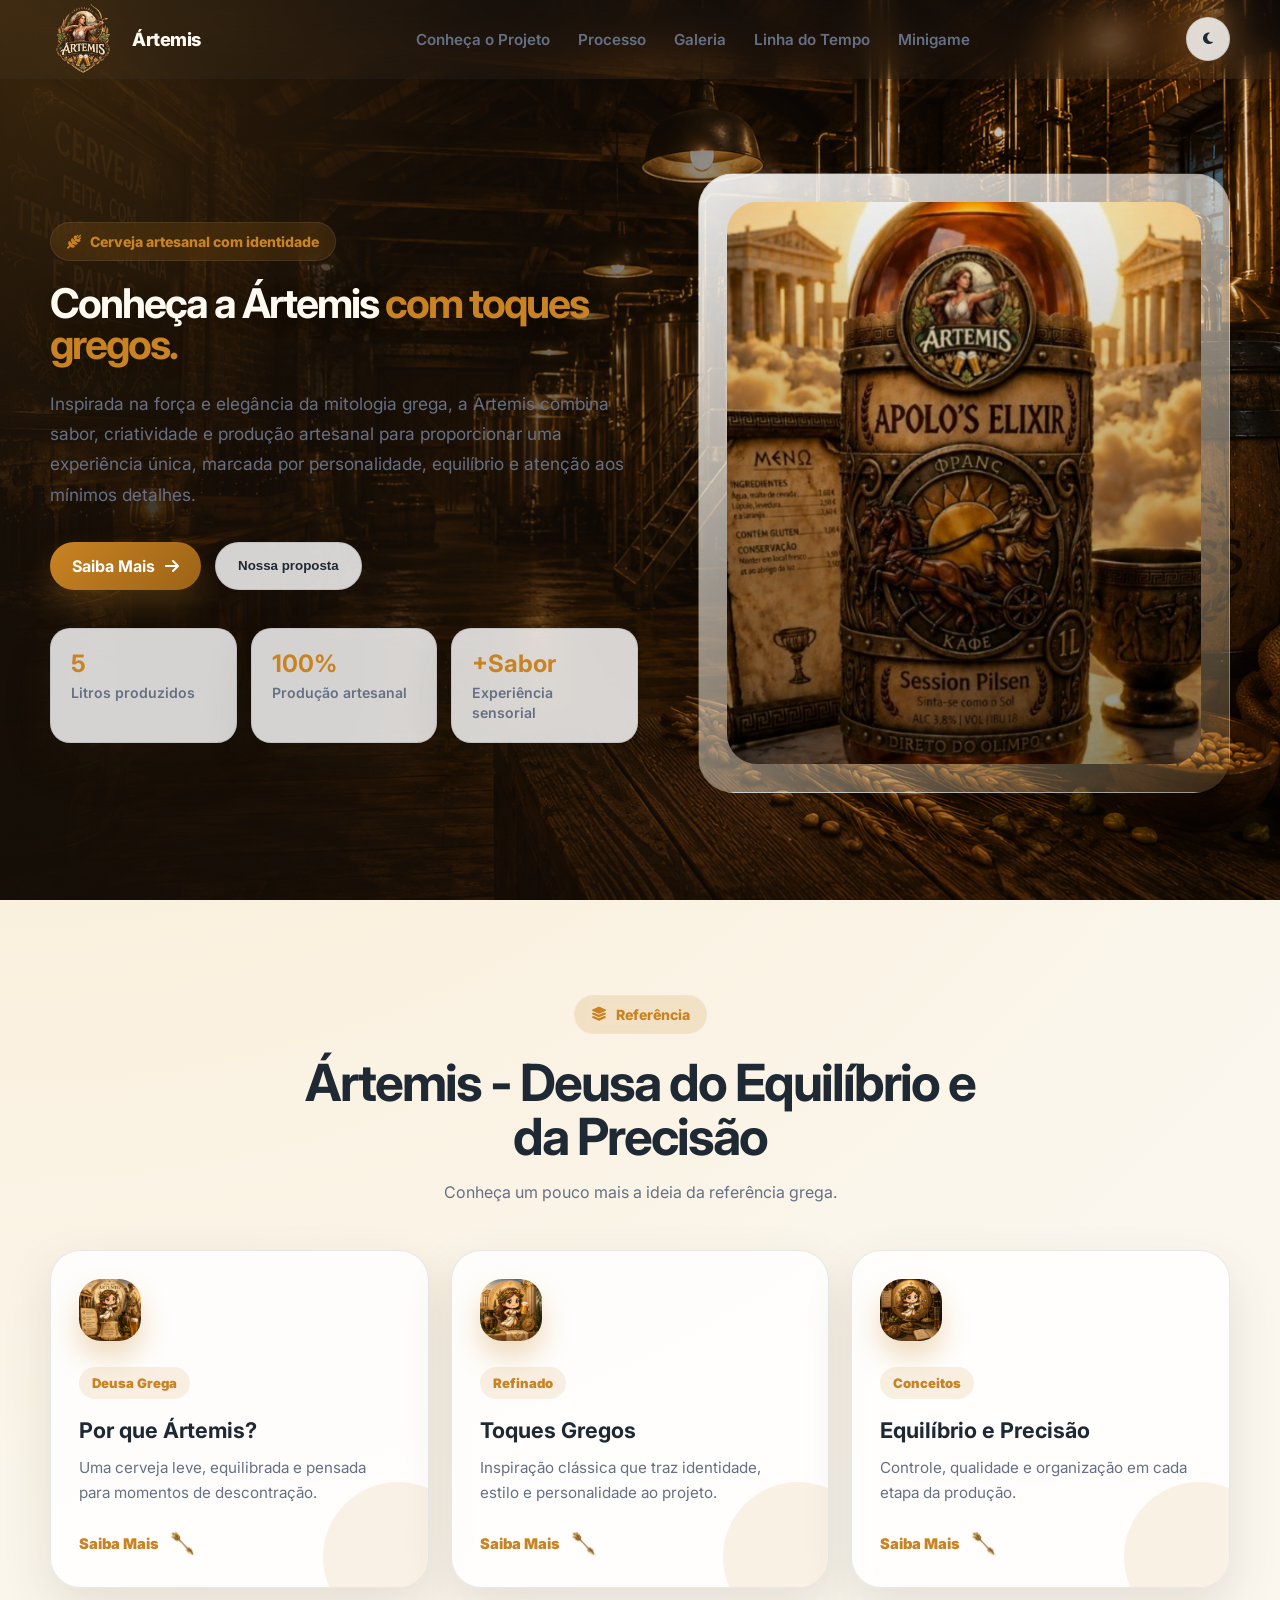
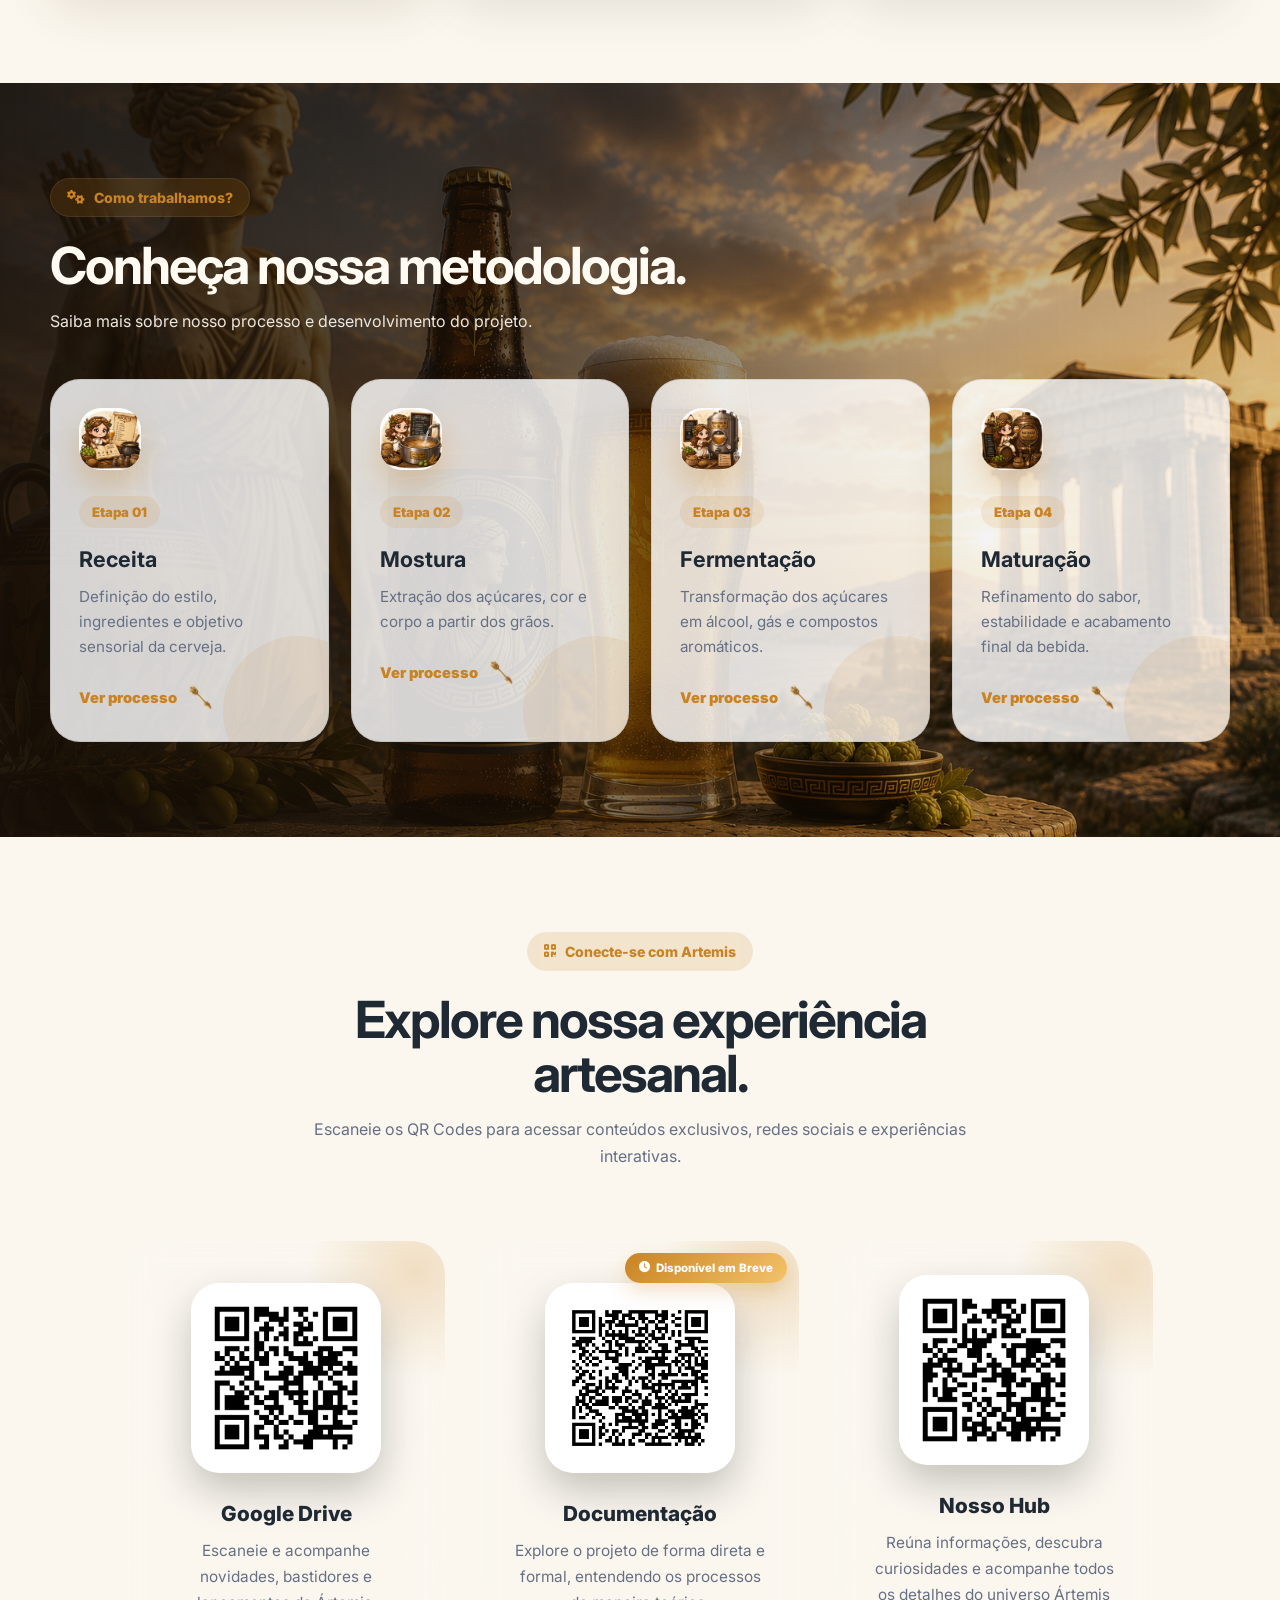
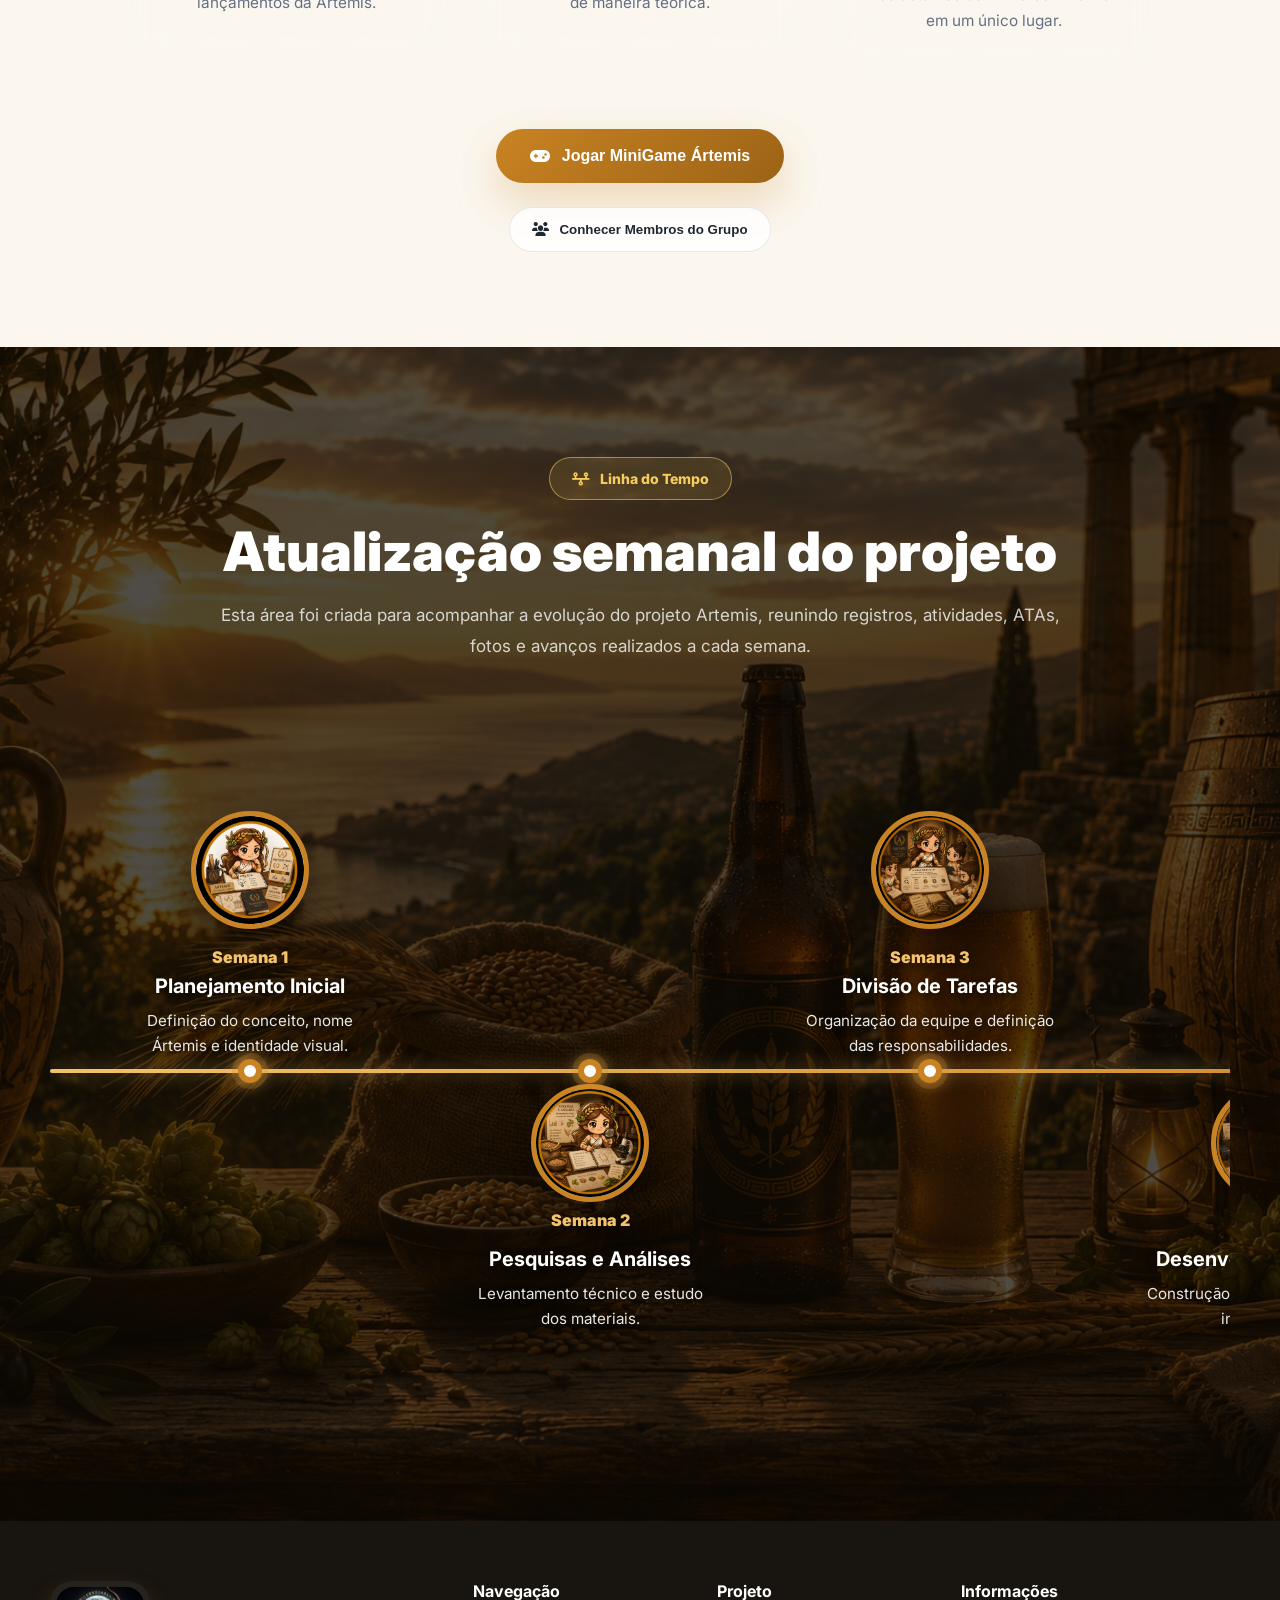
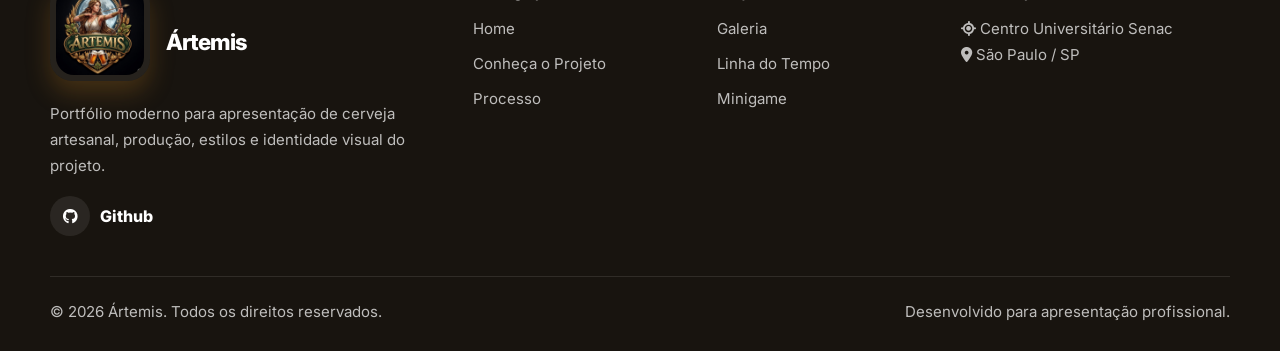
==== commit c46bf2f9: "commit" ====
--- a/index.html
+++ b/index.html
@@ -353,7 +353,7 @@
                     <div class="qr-card reveal">
                         <div class="qr-glow"></div>
 
-                        <img src="img/qrcode.png" alt="QR Code Google Drive">
+                        <img src="img/qrcode-drive.png" alt="QR Code Google Drive">
 
                         <div class="qr-content">
                             <strong>Google Drive</strong>
@@ -368,9 +368,14 @@
                 </a>
 
                 <!-- QR 02 -->
-                <a href="LINK_DA_DOCUMENTACAO" target="_blank" class="qr-link">
+                <a href="#" target="_blank" class="qr-link">
 
                     <div class="qr-card reveal">
+                        <!-- ETIQUETA -->
+                        <div class="coming-soon-badge">
+                            <i class="fa-solid fa-clock"></i>
+                            Disponível em Breve
+                        </div>
                         <div class="qr-glow"></div>
 
                         <img src="img/qrcode.png" alt="QR Code Documentação">
@@ -392,7 +397,7 @@
                     <div class="qr-card reveal">
                         <div class="qr-glow"></div>
 
-                        <img src="img/qrcode.png" alt="QR Code Hub">
+                        <img src="img/qrcode-hub.png" alt="QR Code Hub">
 
                         <div class="qr-content">
                             <strong>Nosso Hub</strong>
@@ -499,6 +504,7 @@
                     <div class="members-grid">
 
                         <div class="member-card open-member-modal" data-name="Alan Almeida" data-role="Artigo e Design"
+                            data-image="img/grupo/alan.jpeg"
                             data-text="Responsável pelo apoio na construção do artigo e pela parte visual do projeto, contribuindo com organização estética, identidade e apresentação.">
 
                             <div class="member-avatar">
@@ -510,7 +516,7 @@
                         </div>
 
                         <div class="member-card open-member-modal" data-name="Ana Carolina Vieira"
-                            data-role="Documentação e Design"
+                            data-role="Documentação e Design" data-image="img/grupo/ana.jpeg"
                             data-text="Responsável pela documentação do projeto e apoio no design, ajudando a estruturar informações, organizar conteúdos e manter a apresentação visual consistente.">
 
                             <div class="member-avatar">
@@ -522,7 +528,7 @@
                         </div>
 
                         <div class="member-card open-member-modal" data-name="Gustavo Akutsu"
-                            data-role="Programação do Site e Circuito"
+                            data-role="Programação do Site e Circuito" data-image="img/grupo/gustavo.jpeg" 
                             data-text="Responsável pelo desenvolvimento do site e apoio no circuito, transformando a proposta do projeto em uma experiência digital funcional e interativa.">
 
                             <div class="member-avatar">
@@ -534,7 +540,7 @@
                         </div>
 
                         <div class="member-card open-member-modal" data-name="Lucca Gonçalves Ramos"
-                            data-role="Pesquisa e Programação do Site"
+                            data-role="Pesquisa e Programação do Site" data-image="img/grupo/lucca.jpeg" 
                             data-text="Responsável por pesquisas e apoio na programação do site, contribuindo para o conteúdo técnico e para a construção da experiência digital.">
 
                             <div class="member-avatar">
@@ -546,7 +552,7 @@
                         </div>
 
                         <div class="member-card open-member-modal" data-name="Matheus Augusto Assunção"
-                            data-role="Circuito"
+                            data-role="Circuito" data-image="img/grupo/matheus.jpeg" 
                             data-text="Responsável pelo desenvolvimento e apoio na parte do circuito, colaborando na montagem, testes e funcionamento da proposta física do projeto.">
 
                             <div class="member-avatar">
@@ -558,7 +564,7 @@
                         </div>
 
                         <div class="member-card open-member-modal" data-name="Nathália Leite"
-                            data-role="Artigo e Design"
+                            data-role="Artigo e Design" data-image="img/grupo/nathalia.jpeg" 
                             data-text="Responsável por contribuir no artigo e na parte visual, auxiliando na identidade do projeto e na apresentação organizada das ideias.">
 
                             <div class="member-avatar">
@@ -570,7 +576,7 @@
                         </div>
 
                         <div class="member-card open-member-modal" data-name="Raquel Silva"
-                            data-role="Documentação e Artigo"
+                            data-role="Documentação e Artigo" data-image="img/grupo/raquel.jpeg" 
                             data-text="Responsável pela documentação e apoio no artigo, ajudando a registrar etapas, organizar informações e fortalecer a base teórica do projeto.">
 
                             <div class="member-avatar">
@@ -582,7 +588,7 @@
                         </div>
 
                         <div class="member-card member-leader open-member-modal" data-name="Vinícius Pedroso Tytko"
-                            data-role="Circuito"
+                            data-role="Circuito" data-image="img/grupo/tytko.jpeg" 
                             data-text="Líder do grupo e responsável pelo circuito, acompanhando a organização da equipe, o andamento das etapas e a execução da parte prática do projeto.">
 
                             <div class="leader-badge">
@@ -613,7 +619,7 @@
                 </button>
 
                 <div class="member-modal-avatar">
-                    <i class="fa-solid fa-user"></i>
+                    <img id="memberModalImage" src="img/grupo/default.jpg" alt="Membro">
                 </div>
 
                 <span id="memberModalRole">Função</span>
--- a/css/gallery.css
+++ b/css/gallery.css
@@ -372,20 +372,25 @@
 }
 
 .member-modal-avatar {
-    width: 92px;
-    height: 92px;
+    width: 120px;
+    height: 120px;
 
     margin: 0 auto 20px;
 
-    display: grid;
-    place-items: center;
-
     border-radius: 50%;
-
-    background: linear-gradient(135deg, #c98322, #f3c36b);
-
-    color: #fff;
-    font-size: 2rem;
+    overflow: hidden;
+
+    border: 4px solid #c98322;
+
+    box-shadow:
+        0 10px 30px rgba(0,0,0,.15);
+}
+
+.member-modal-avatar img {
+    width: 100%;
+    height: 100%;
+    object-fit: cover;
+    display: block;
 }
 
 #memberModalRole {
@@ -430,4 +435,44 @@
     }
 }
 
-/* membros do grupo */+/* membros do grupo */
+
+/* etiqueta documentação */
+.qr-card {
+    position: relative;
+}
+
+.coming-soon-badge {
+    position: absolute;
+
+    top: 12px;
+    right: 12px;
+
+    display: flex;
+    align-items: center;
+    gap: 6px;
+
+    padding: 8px 14px;
+
+    border-radius: 999px;
+
+    background: linear-gradient(135deg,
+            #c98322,
+            #f3c36b);
+
+    color: #fff;
+
+    font-size: 0.72rem;
+    font-weight: 800;
+
+    z-index: 5;
+
+    box-shadow:
+        0 8px 20px rgba(201, 131, 34, .25);
+}
+
+.coming-soon-badge i {
+    font-size: 0.7rem;
+}
+
+/* etiqueta documentação */
--- a/css/modal.css
+++ b/css/modal.css
@@ -137,7 +137,79 @@
      .members-modal::-webkit-scrollbar-track {
          background: rgba(0, 0, 0, .08);
      }
-
+ }
+
+ /* RESPONSIVO - SCROLL DOS POPUPS */
+ @media (max-width: 768px) {
+
+     .modal-overlay,
+     .process-modal-overlay,
+     .timeline-gallery-overlay,
+     .group-page-overlay,
+     .member-modal-overlay {
+         padding: 14px;
+         align-items: flex-start;
+         justify-content: center;
+         overflow-y: auto;
+         overflow-x: hidden;
+         -webkit-overflow-scrolling: touch;
+     }
+
+     .modal-box,
+     .process-modal-box,
+     .timeline-gallery-page,
+     .group-page-card,
+     .member-modal-box {
+         width: 100%;
+         max-width: 100%;
+         max-height: calc(100dvh - 28px);
+         overflow-y: auto;
+         overflow-x: hidden;
+         border-radius: 24px;
+         -webkit-overflow-scrolling: touch;
+     }
+
+     .modal-image,
+     .process-modal-banner,
+     .process-modal-image {
+         width: 100%;
+         max-width: 100%;
+         height: auto;
+         max-height: 260px;
+     }
+
+     .modal-image img,
+     .process-modal-banner img,
+     .process-modal-image img {
+         width: 100%;
+         height: 100%;
+         object-fit: contain;
+     }
+
+     .modal-box::-webkit-scrollbar,
+     .process-modal-box::-webkit-scrollbar,
+     .timeline-gallery-page::-webkit-scrollbar,
+     .group-page-card::-webkit-scrollbar,
+     .member-modal-box::-webkit-scrollbar {
+         width: 6px;
+     }
+
+     .modal-box::-webkit-scrollbar-thumb,
+     .process-modal-box::-webkit-scrollbar-thumb,
+     .timeline-gallery-page::-webkit-scrollbar-thumb,
+     .group-page-card::-webkit-scrollbar-thumb,
+     .member-modal-box::-webkit-scrollbar-thumb {
+         background: #c98322;
+         border-radius: 999px;
+     }
+
+     .modal-box::-webkit-scrollbar-track,
+     .process-modal-box::-webkit-scrollbar-track,
+     .timeline-gallery-page::-webkit-scrollbar-track,
+     .group-page-card::-webkit-scrollbar-track,
+     .member-modal-box::-webkit-scrollbar-track {
+         background: rgba(0, 0, 0, .08);
+     }
  }
 
  /* popup processo */
@@ -274,4 +346,80 @@
          font-size: 2.1rem;
      }
 
+ }
+
+ /* POPUP PROCESSO - SCROLL MOBILE */
+ @media (max-width: 768px) {
+
+     .process-modal-overlay {
+         align-items: flex-start;
+         justify-content: center;
+
+         padding: 14px;
+
+         overflow-y: auto;
+         overflow-x: hidden;
+
+         -webkit-overflow-scrolling: touch;
+     }
+
+     .process-modal-box {
+         width: 100%;
+         max-width: 100%;
+
+         max-height: calc(100dvh - 28px);
+
+         overflow-y: auto;
+         overflow-x: hidden;
+
+         margin: 0 auto;
+
+         border-radius: 24px;
+
+         -webkit-overflow-scrolling: touch;
+     }
+
+     .process-modal-banner,
+     .process-modal-image {
+         width: 100%;
+         height: auto;
+         max-height: 230px;
+         overflow: hidden;
+     }
+
+     .process-modal-banner img,
+     .process-modal-image img {
+         width: 100%;
+         height: 100%;
+         object-fit: contain;
+     }
+
+     .process-modal-content {
+         padding: 24px;
+     }
+
+     .process-modal-content h2,
+     .process-modal-box h2 {
+         font-size: 1.8rem;
+         line-height: 1.15;
+     }
+
+     .process-modal-content p,
+     .process-modal-box p {
+         font-size: 0.95rem;
+         line-height: 1.75;
+     }
+
+     .process-modal-box::-webkit-scrollbar {
+         width: 6px;
+     }
+
+     .process-modal-box::-webkit-scrollbar-thumb {
+         background: #c98322;
+         border-radius: 999px;
+     }
+
+     .process-modal-box::-webkit-scrollbar-track {
+         background: rgba(0, 0, 0, .08);
+     }
  }
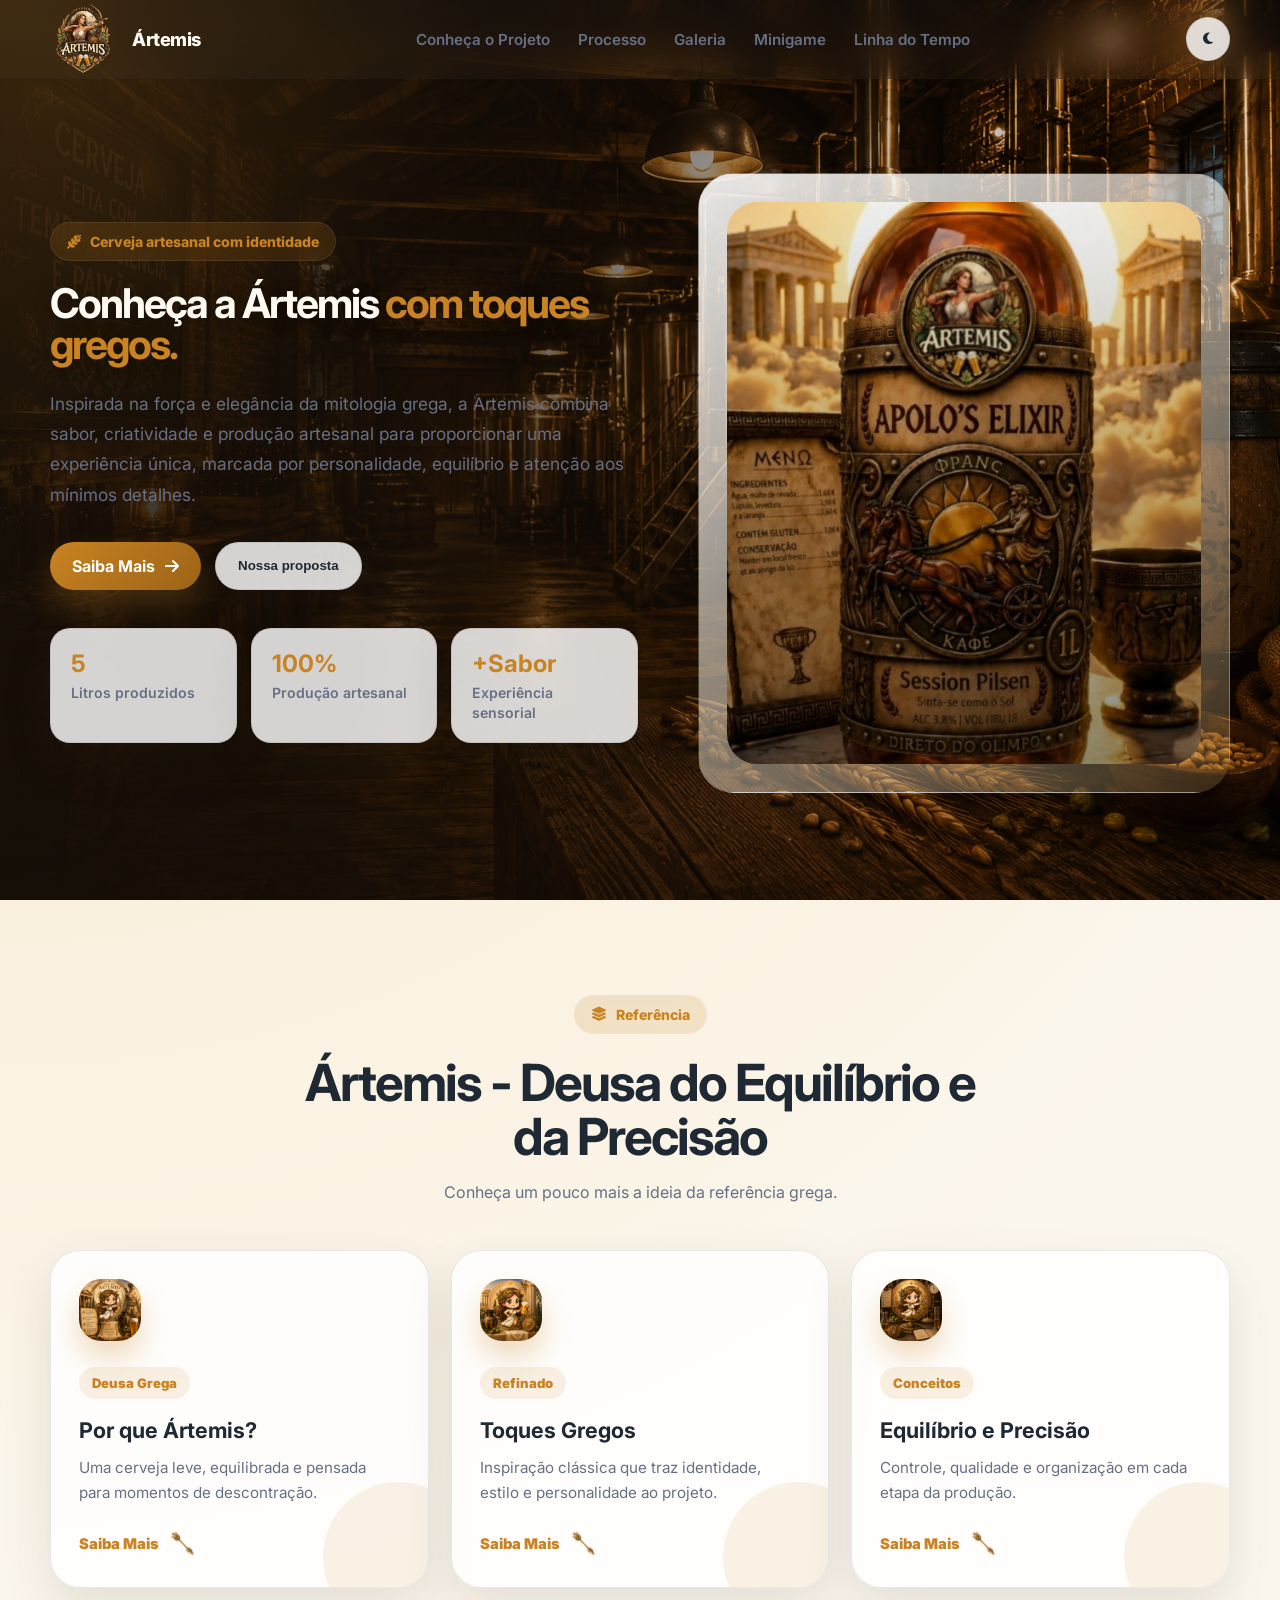
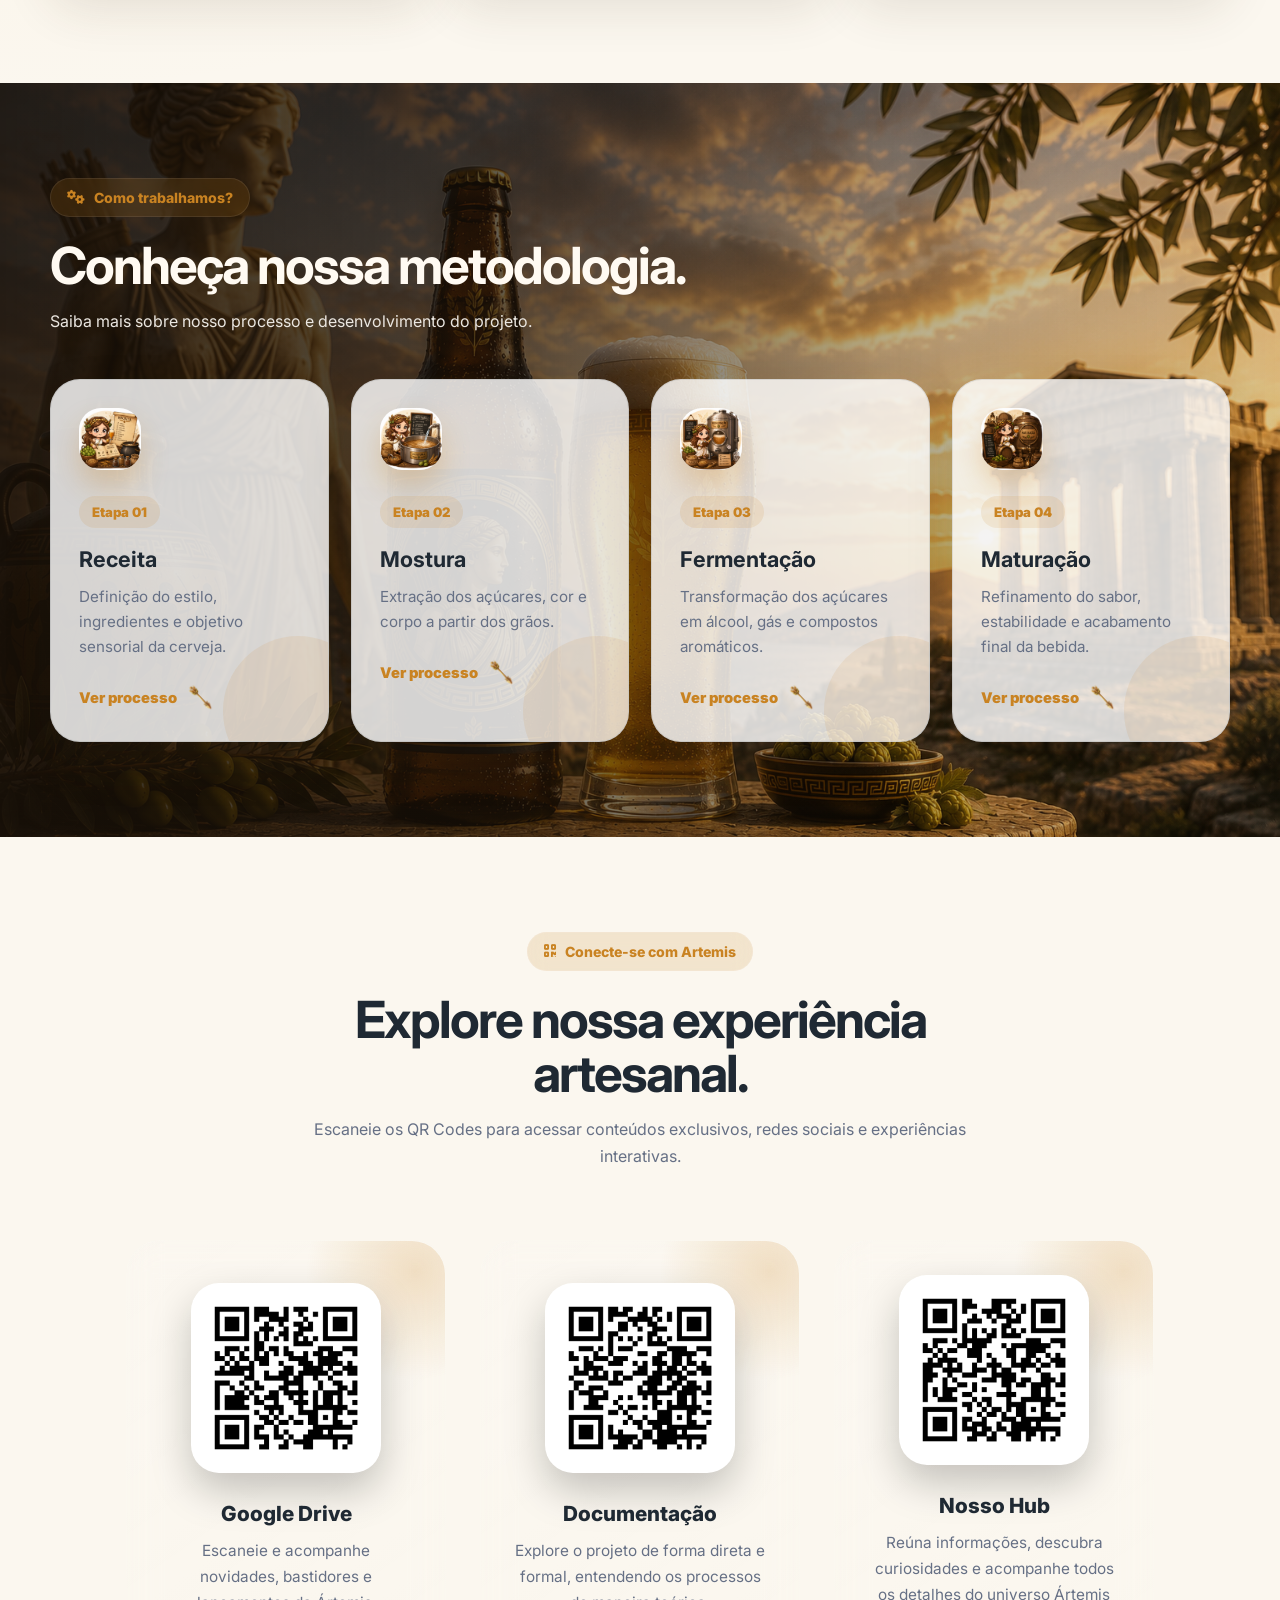
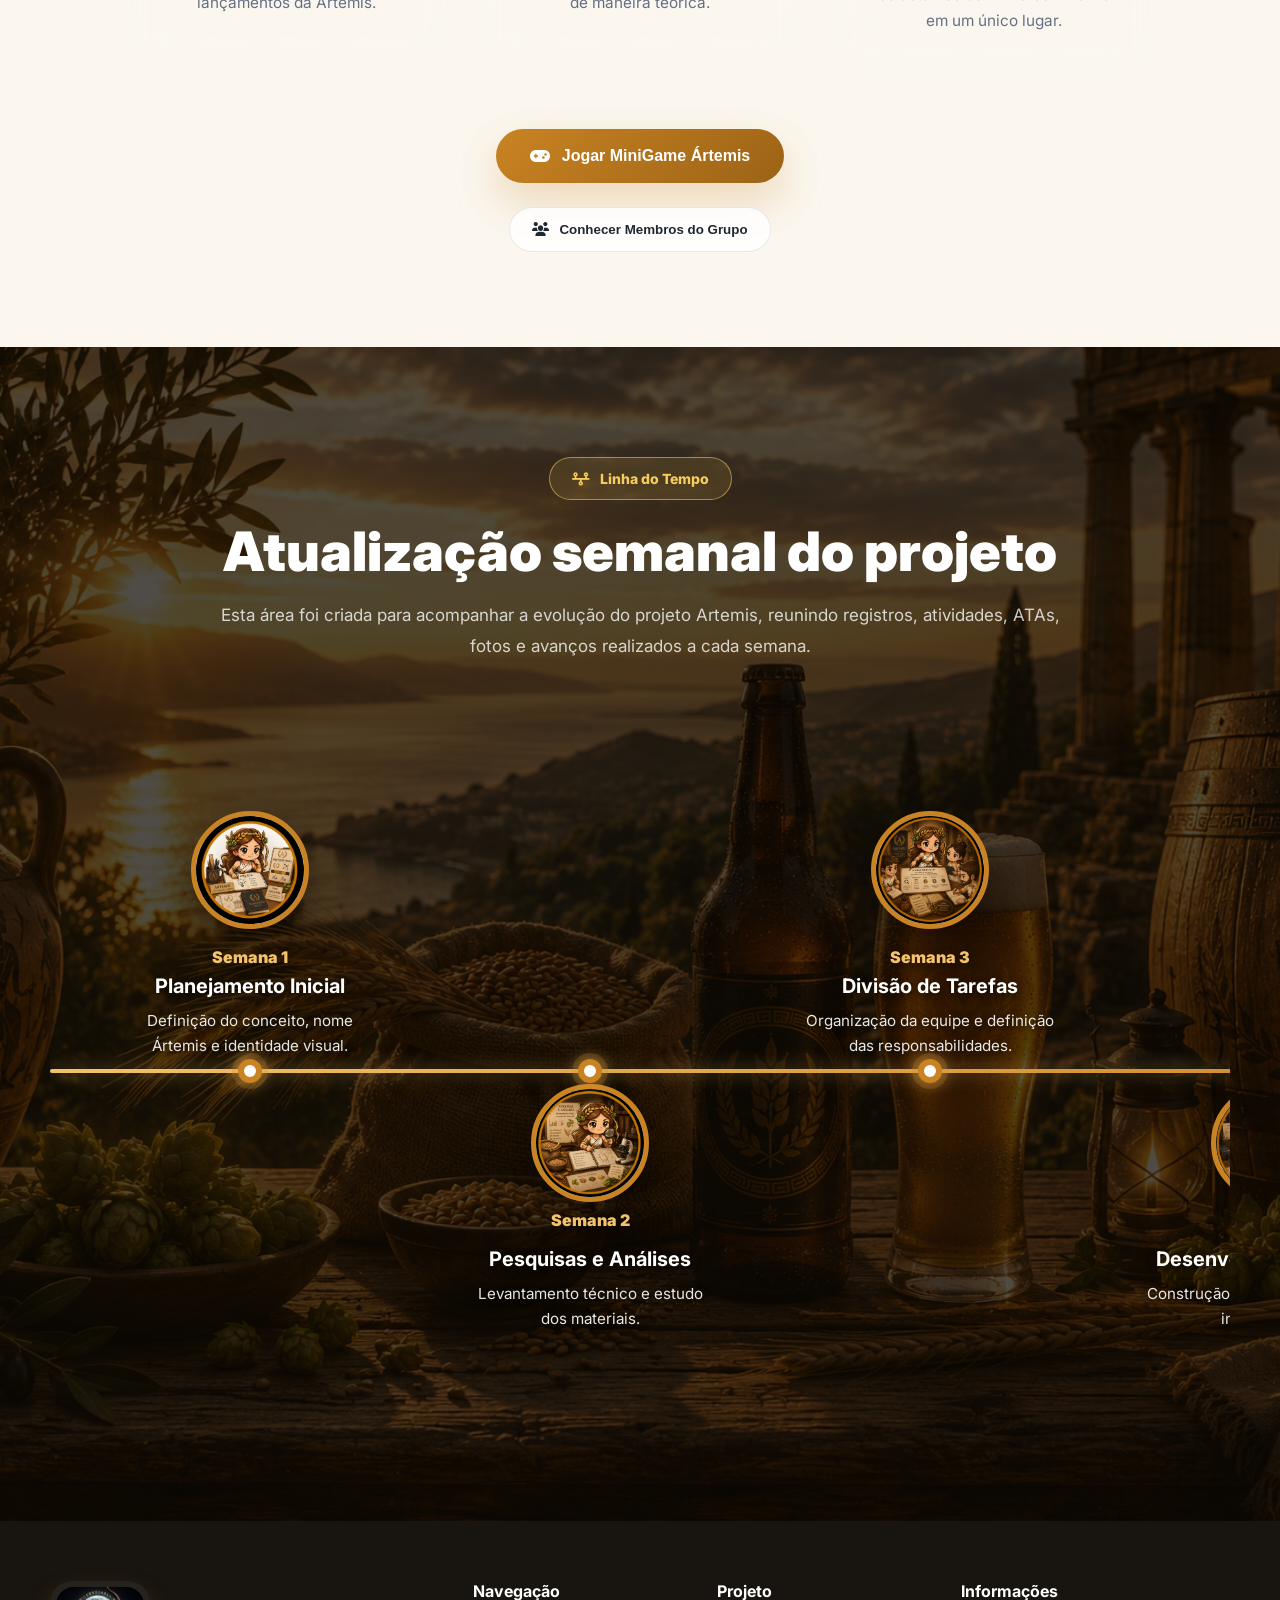
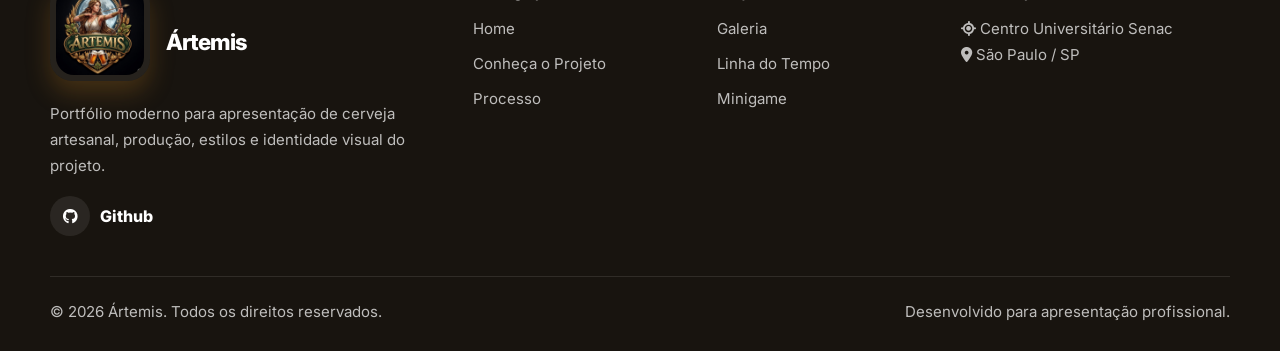
==== commit 33611fb1: "commit" ====
--- a/index.html
+++ b/index.html
@@ -107,8 +107,8 @@
                 <li><a href="#referencia">Conheça o Projeto</a></li>
                 <li><a href="#processo">Processo</a></li>
                 <li><a href="#galeria">Galeria</a></li>
+                <li><a href="#minigame">Minigame</a></li>
                 <li><a href="#linha-tempo">Linha do Tempo</a></li>
-                <li><a href="#minigame">Minigame</a></li>
             </ul>
 
             <div class="header-actions">
@@ -368,17 +368,12 @@
                 </a>
 
                 <!-- QR 02 -->
-                <a href="#" target="_blank" class="qr-link">
+                <a href="https://canva.link/yj4ewj4dnlmmlp1" target="_blank" class="qr-link">
 
                     <div class="qr-card reveal">
-                        <!-- ETIQUETA -->
-                        <div class="coming-soon-badge">
-                            <i class="fa-solid fa-clock"></i>
-                            Disponível em Breve
-                        </div>
                         <div class="qr-glow"></div>
 
-                        <img src="img/qrcode.png" alt="QR Code Documentação">
+                        <img src="img/qrcode-caderno.png" alt="QR Code Documentação">
 
                         <div class="qr-content">
                             <strong>Documentação</strong>
--- a/css/modal.css
+++ b/css/modal.css
@@ -286,7 +286,7 @@
  /* IMAGEM */
  .process-modal-banner {
      width: 100%;
-     height: 320px;
+     height: 500px;
      overflow: hidden;
  }
 
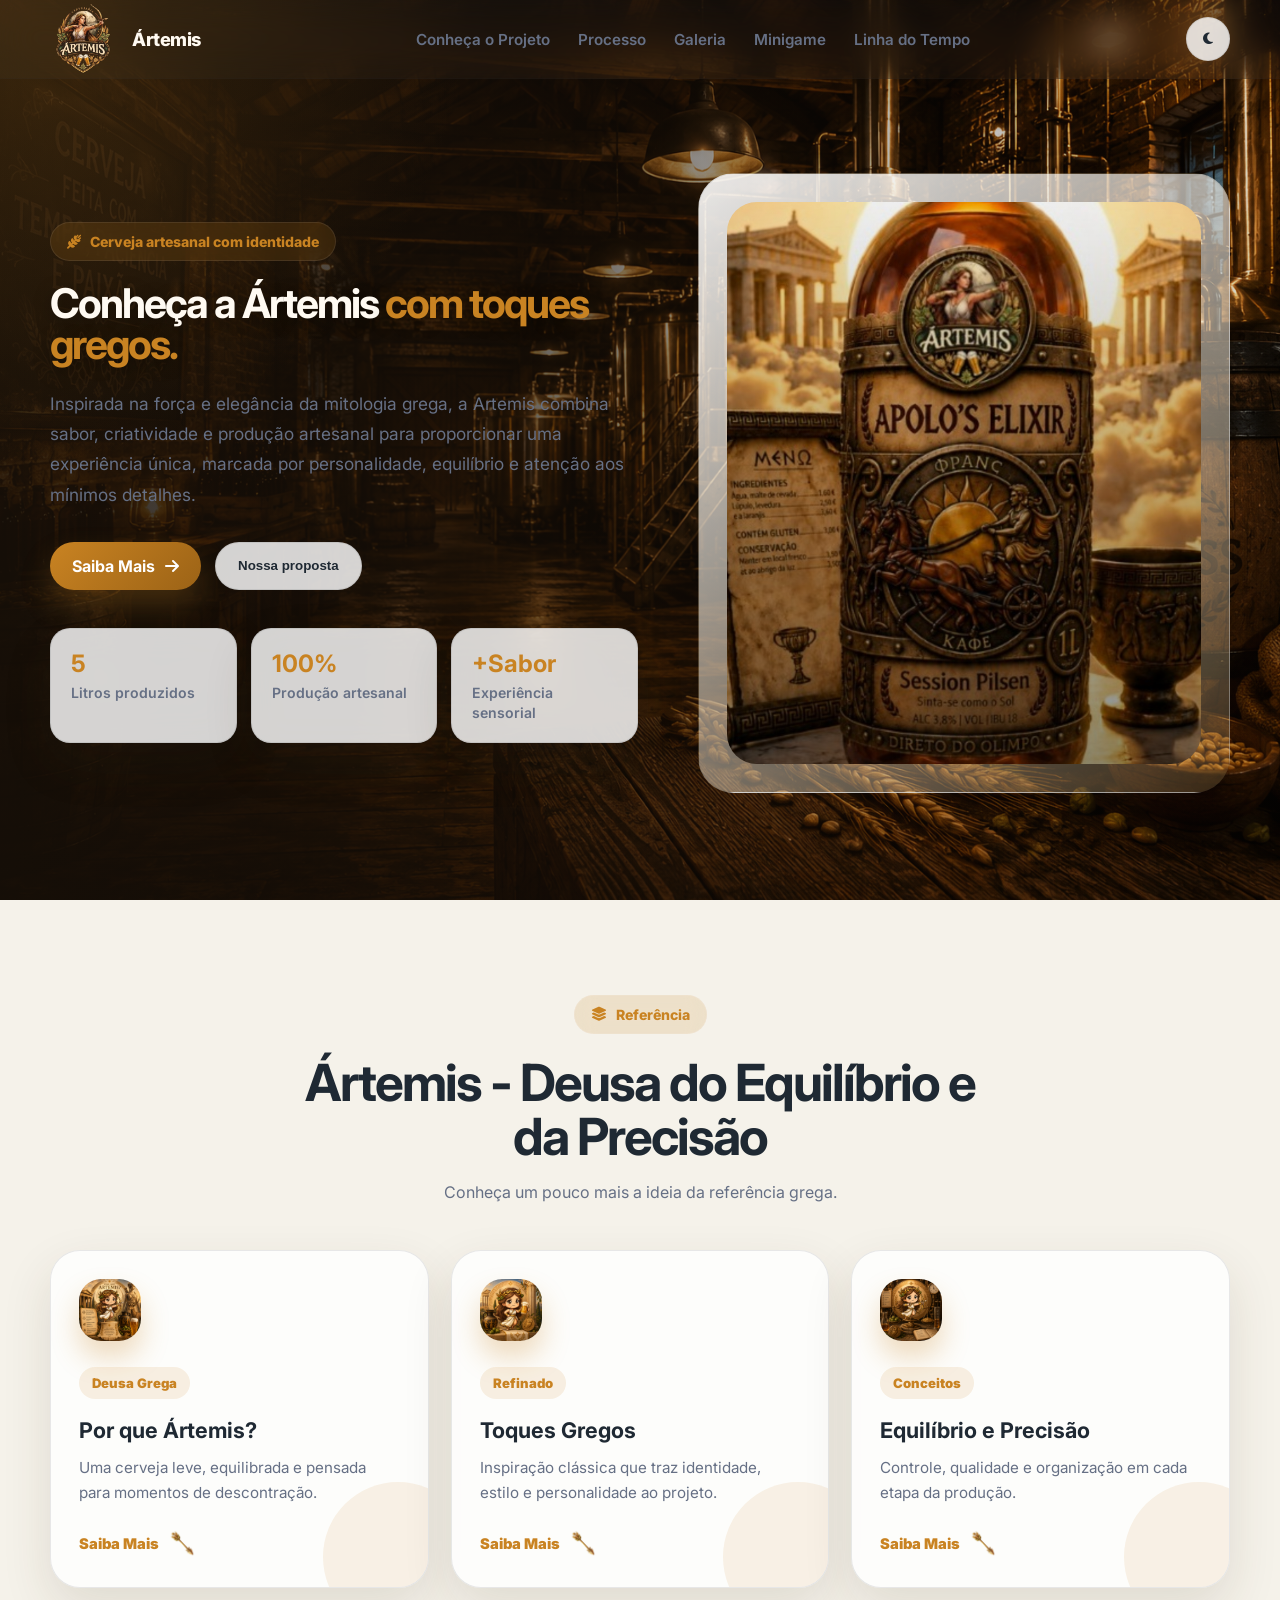
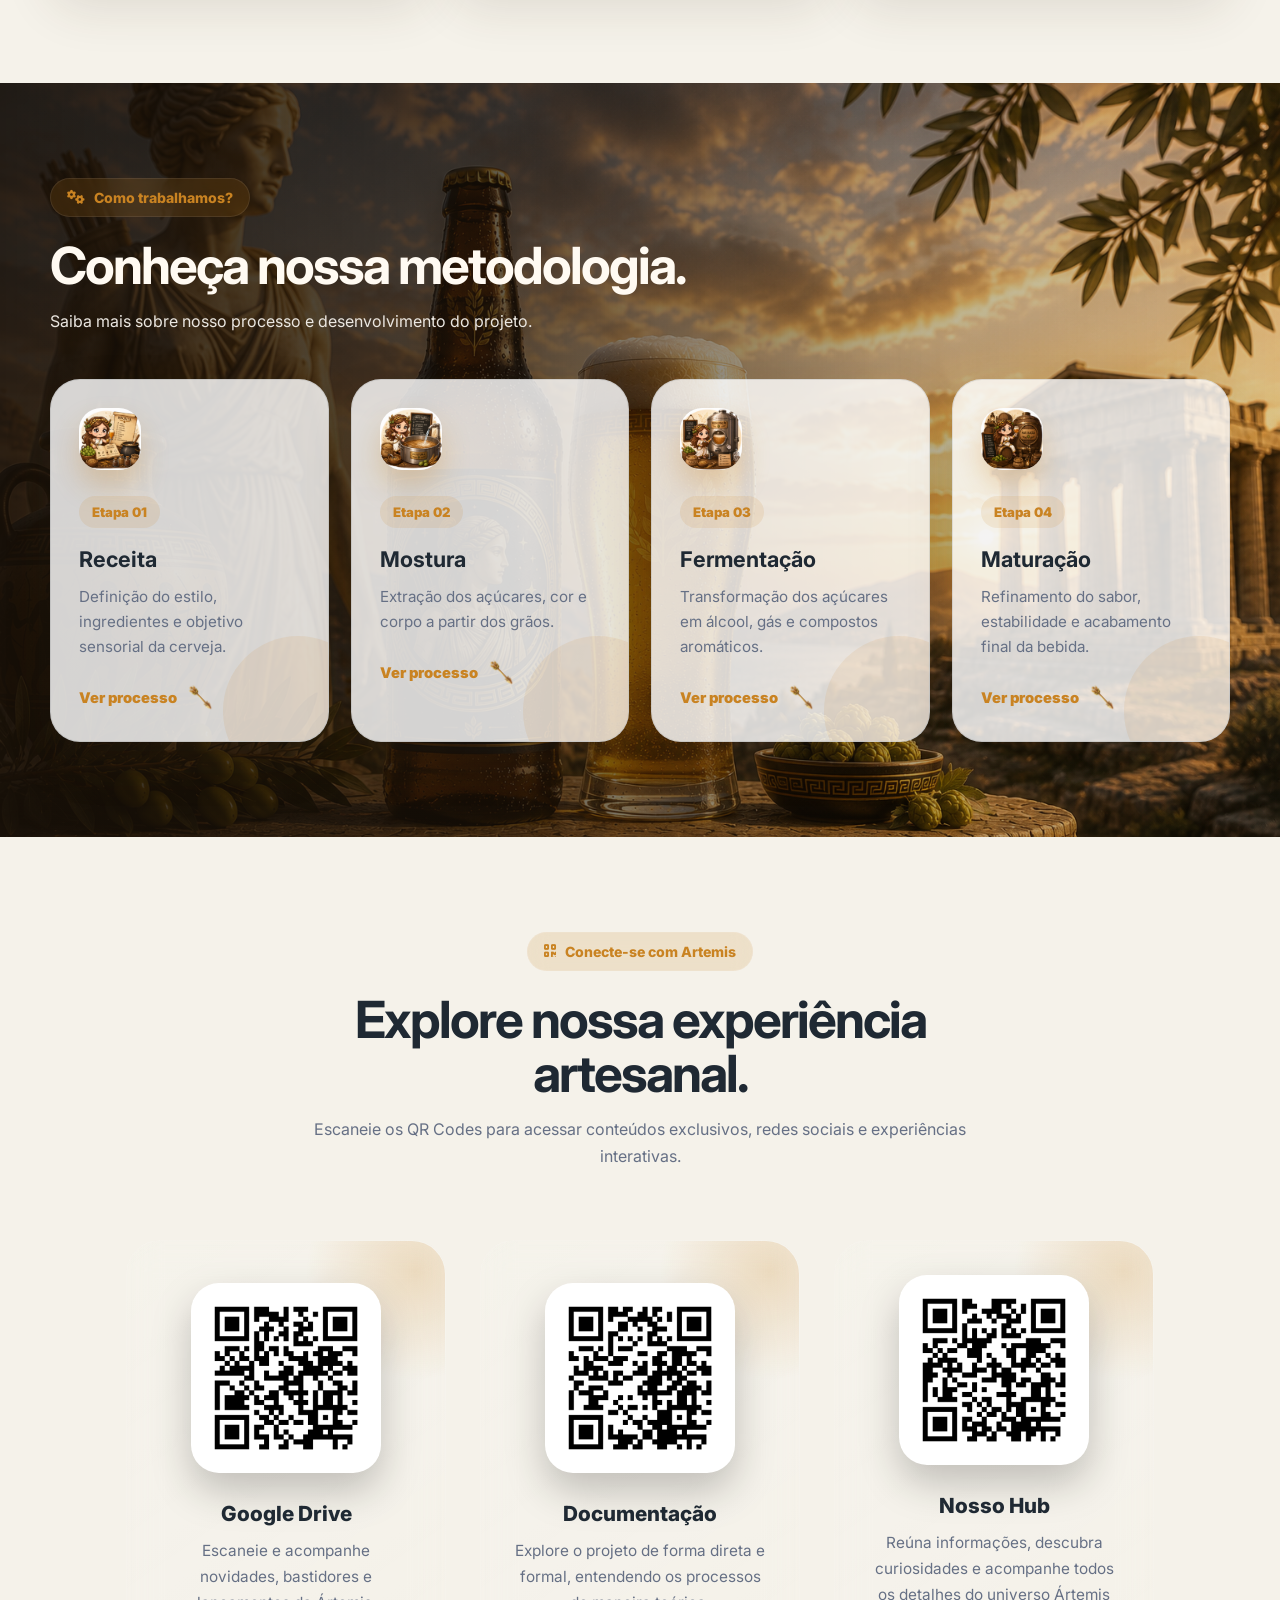
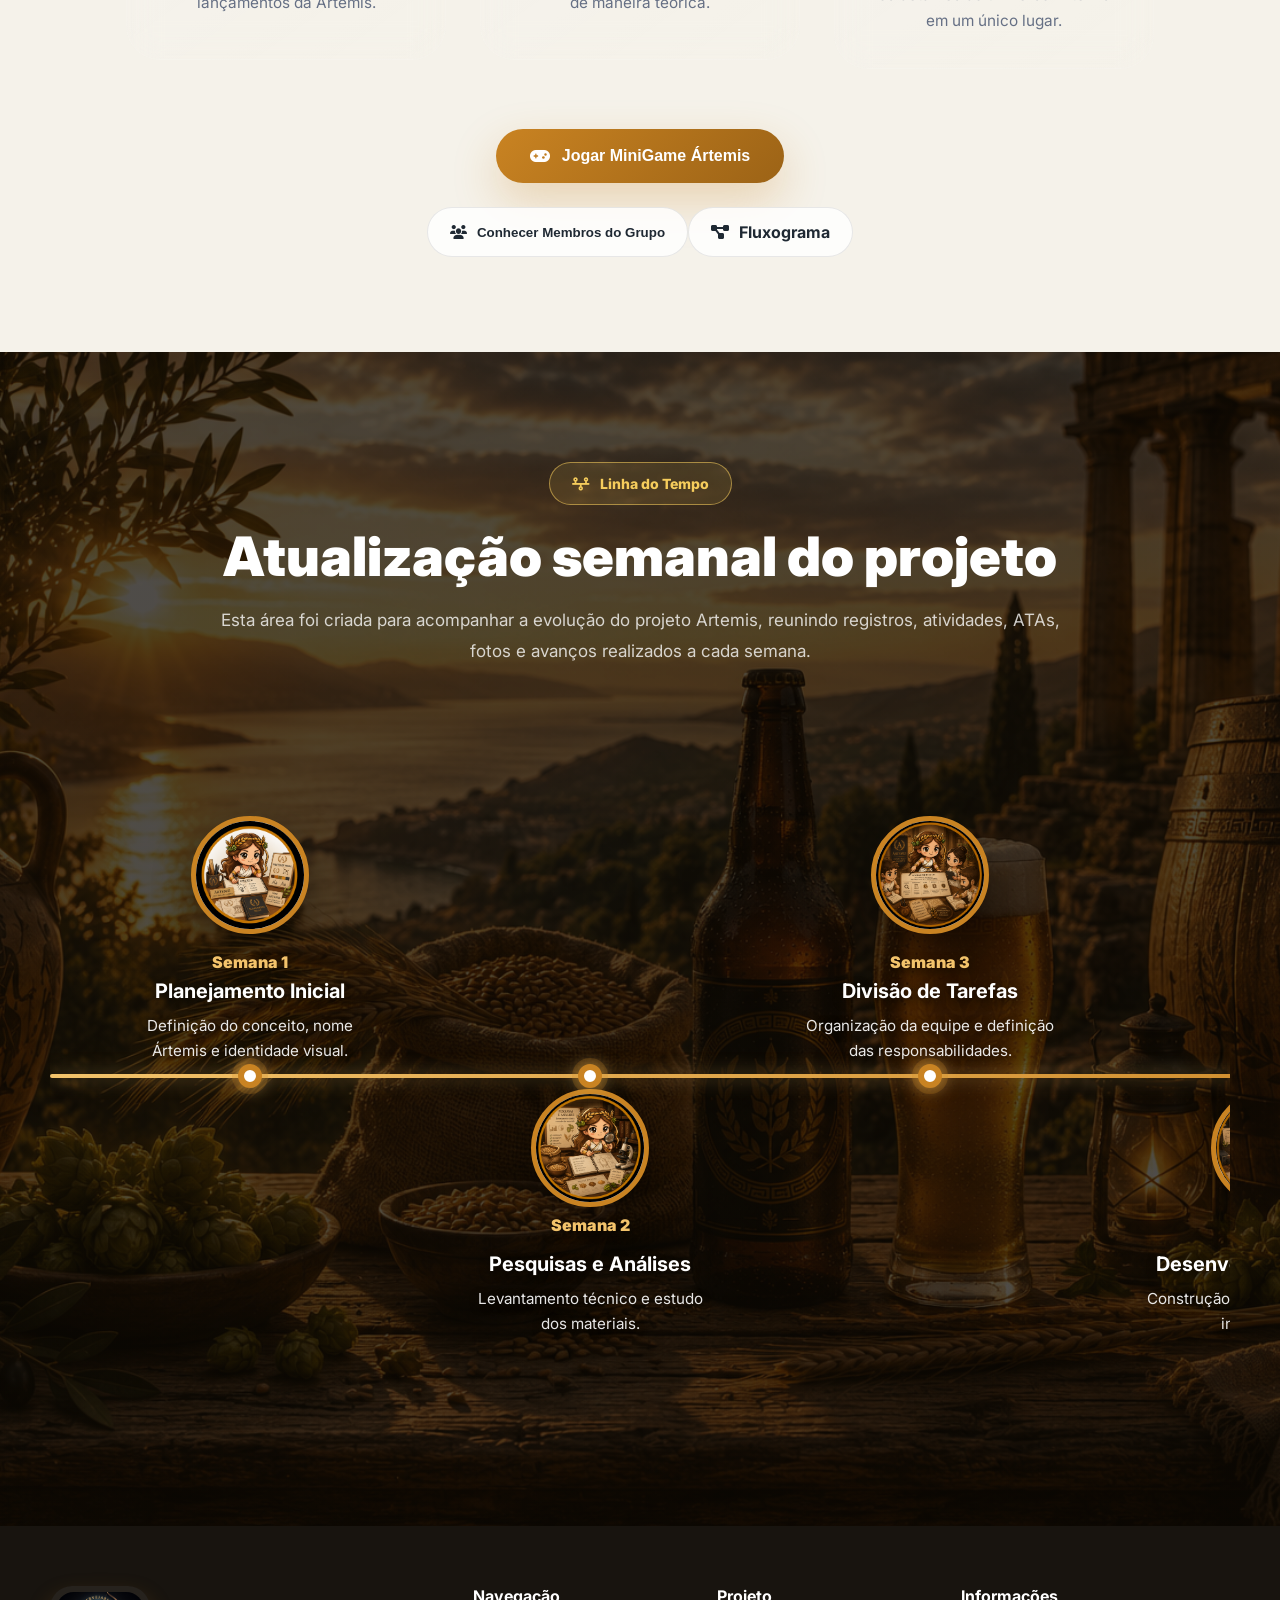
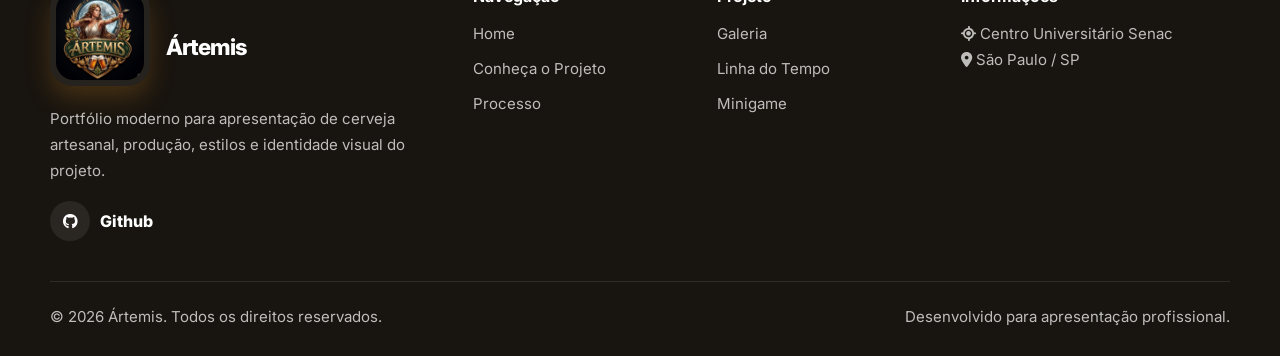
==== commit 1ea29dca: "commit" ====
--- a/index.html
+++ b/index.html
@@ -90,6 +90,10 @@
 
     <!-- style minigame -->
     <link rel="stylesheet" href="css/minigame.css">
+    <!-- style minigame -->
+
+    <!-- style minigame -->
+    <link rel="stylesheet" href="css/fluxograma.css">
     <!-- style minigame -->
 </head>
 
@@ -472,6 +476,10 @@
                     <i class="fa-solid fa-users"></i>
                     Conhecer Membros do Grupo
                 </button>
+                <a href="fluxograma.html" class="btn btn-light group-btn">
+                    <i class="fa-solid fa-diagram-project"></i>
+                    Fluxograma
+                </a>
             </div>
 
             <!-- CARD/PÁGINA CENTRALIZADA -->
@@ -523,7 +531,7 @@
                         </div>
 
                         <div class="member-card open-member-modal" data-name="Gustavo Akutsu"
-                            data-role="Programação do Site e Circuito" data-image="img/grupo/gustavo.jpeg" 
+                            data-role="Programação do Site e Circuito" data-image="img/grupo/gustavo.jpeg"
                             data-text="Responsável pelo desenvolvimento do site e apoio no circuito, transformando a proposta do projeto em uma experiência digital funcional e interativa.">
 
                             <div class="member-avatar">
@@ -535,7 +543,7 @@
                         </div>
 
                         <div class="member-card open-member-modal" data-name="Lucca Gonçalves Ramos"
-                            data-role="Pesquisa e Programação do Site" data-image="img/grupo/lucca.jpeg" 
+                            data-role="Pesquisa e Programação do Site" data-image="img/grupo/lucca.jpeg"
                             data-text="Responsável por pesquisas e apoio na programação do site, contribuindo para o conteúdo técnico e para a construção da experiência digital.">
 
                             <div class="member-avatar">
@@ -547,7 +555,7 @@
                         </div>
 
                         <div class="member-card open-member-modal" data-name="Matheus Augusto Assunção"
-                            data-role="Circuito" data-image="img/grupo/matheus.jpeg" 
+                            data-role="Circuito" data-image="img/grupo/matheus.jpeg"
                             data-text="Responsável pelo desenvolvimento e apoio na parte do circuito, colaborando na montagem, testes e funcionamento da proposta física do projeto.">
 
                             <div class="member-avatar">
@@ -559,7 +567,7 @@
                         </div>
 
                         <div class="member-card open-member-modal" data-name="Nathália Leite"
-                            data-role="Artigo e Design" data-image="img/grupo/nathalia.jpeg" 
+                            data-role="Artigo e Design" data-image="img/grupo/nathalia.jpeg"
                             data-text="Responsável por contribuir no artigo e na parte visual, auxiliando na identidade do projeto e na apresentação organizada das ideias.">
 
                             <div class="member-avatar">
@@ -571,7 +579,7 @@
                         </div>
 
                         <div class="member-card open-member-modal" data-name="Raquel Silva"
-                            data-role="Documentação e Artigo" data-image="img/grupo/raquel.jpeg" 
+                            data-role="Documentação e Artigo" data-image="img/grupo/raquel.jpeg"
                             data-text="Responsável pela documentação e apoio no artigo, ajudando a registrar etapas, organizar informações e fortalecer a base teórica do projeto.">
 
                             <div class="member-avatar">
@@ -583,7 +591,7 @@
                         </div>
 
                         <div class="member-card member-leader open-member-modal" data-name="Vinícius Pedroso Tytko"
-                            data-role="Circuito" data-image="img/grupo/tytko.jpeg" 
+                            data-role="Circuito" data-image="img/grupo/tytko.jpeg"
                             data-text="Líder do grupo e responsável pelo circuito, acompanhando a organização da equipe, o andamento das etapas e a execução da parte prática do projeto.">
 
                             <div class="leader-badge">
@@ -880,13 +888,33 @@
         </div>
     </div>
 
+    <!-- js principal -->
     <script src="js/script.js"></script>
+    <!-- js principal -->
+
+    <!-- função popups -->
     <script src="js/popups.js"></script>
+    <!-- função popups -->
+
+    <!-- função timeline -->
     <script src="js/timeline.js"></script>
+    <!-- função timeline -->
+
+    <!-- função scroll -->
     <script src="js/headerscroll.js"></script>
+    <!-- função scroll -->
+
+    <!-- função minigame -->
     <script src="js/artemis-run.js"></script>
+    <!-- função minigame -->
+
+    <!-- função minigame -->
     <script src="js/minigame-entry.js"></script>
-
+    <!-- função minigame -->
+
+    <!-- função fluxograma -->
+    <script src="js/fluxograma.js"></script>
+    <!-- função fluxograma -->
 
 </body>
 
--- a/css/modal.css
+++ b/css/modal.css
@@ -261,21 +261,15 @@
      position: absolute;
      top: 18px;
      right: 18px;
-
      width: 52px;
      height: 52px;
-
      border: none;
      border-radius: 50%;
-
      background: rgba(255, 255, 255, 0.95);
      color: #123f4c;
-
      font-size: 1rem;
      cursor: pointer;
-
      z-index: 10;
-
      transition: 0.25s ease;
  }
 
@@ -327,7 +321,6 @@
  .process-modal-content p {
      font-size: 1.08rem;
      line-height: 1.9;
-
      color: #667085;
  }
 
@@ -354,28 +347,20 @@
      .process-modal-overlay {
          align-items: flex-start;
          justify-content: center;
-
          padding: 14px;
-
          overflow-y: auto;
          overflow-x: hidden;
-
          -webkit-overflow-scrolling: touch;
      }
 
      .process-modal-box {
          width: 100%;
          max-width: 100%;
-
          max-height: calc(100dvh - 28px);
-
          overflow-y: auto;
          overflow-x: hidden;
-
          margin: 0 auto;
-
          border-radius: 24px;
-
          -webkit-overflow-scrolling: touch;
      }
 
--- a/css/fluxograma.css
+++ b/css/fluxograma.css
@@ -0,0 +1,72 @@
+body {
+    margin: 0;
+    background: #f5f2ea;
+}
+
+.flowchart-page {
+    height: 100vh;
+    display: flex;
+    flex-direction: column;
+}
+
+.flowchart-topbar {
+    height: 75px;
+    display: flex;
+    align-items: center;
+    justify-content: space-between;
+    padding: 0 30px;
+    background: white;
+    box-shadow: 0 2px 12px rgba(0, 0, 0, .08);
+    z-index: 10;
+}
+
+.back-btn {
+    text-decoration: none;
+    color: #c98322;
+    font-weight: 700;
+}
+
+.flowchart-tools {
+    display: flex;
+    align-items: center;
+    gap: 10px;
+}
+
+.flowchart-tools button {
+    width: 42px;
+    height: 42px;
+    border: none;
+    border-radius: 50%;
+    background: #c98322;
+    color: white;
+    cursor: pointer;
+}
+
+#zoomValue {
+    min-width: 70px;
+    text-align: center;
+    font-weight: 800;
+}
+
+.flowchart-container {
+    flex: 1;
+    overflow: auto;
+    cursor: grab;
+    background:
+        radial-gradient(circle at center,
+            #fff,
+            #f2ede3);
+}
+
+.flowchart-container.dragging {
+    cursor: grabbing;
+}
+
+.flowchart-container img {
+    display: block;
+    margin: 40px auto;
+    min-width: auto;
+    max-width: 1900px;
+    transform-origin: top left;
+    user-select: none;
+}
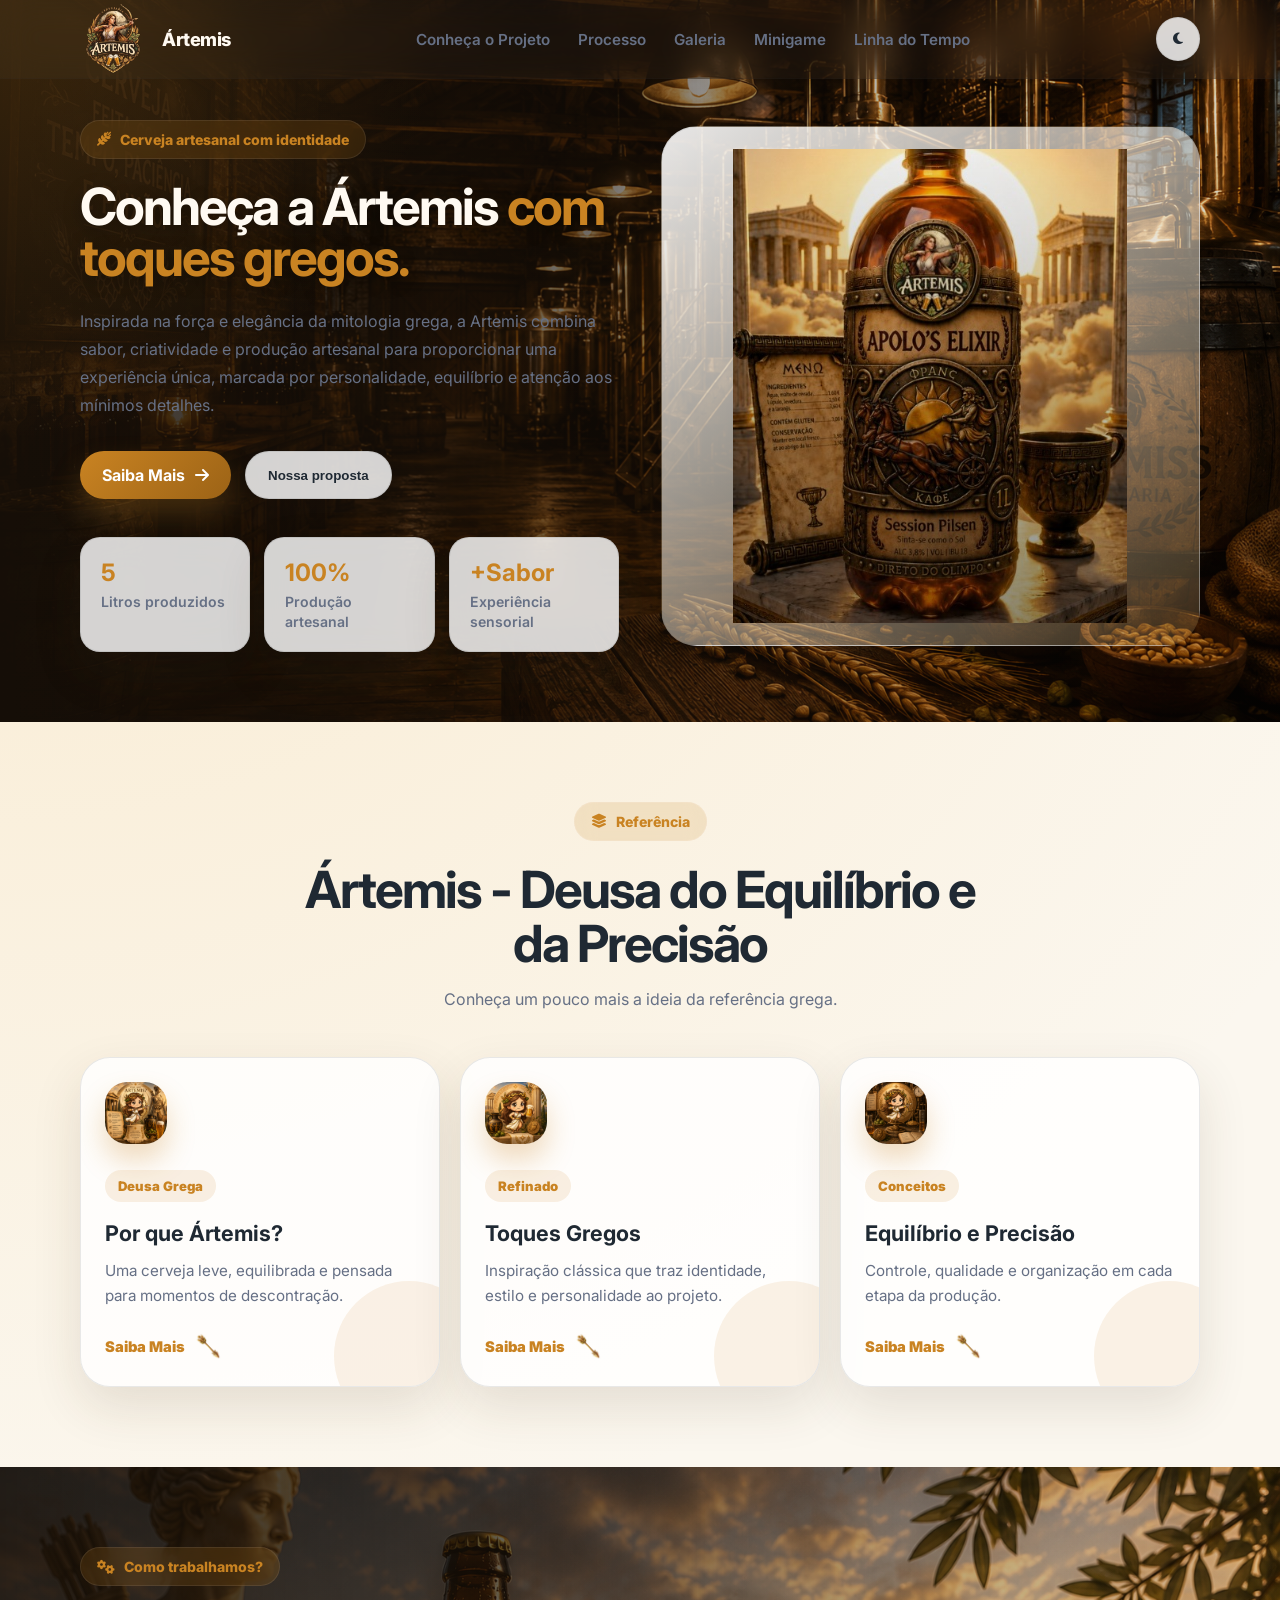
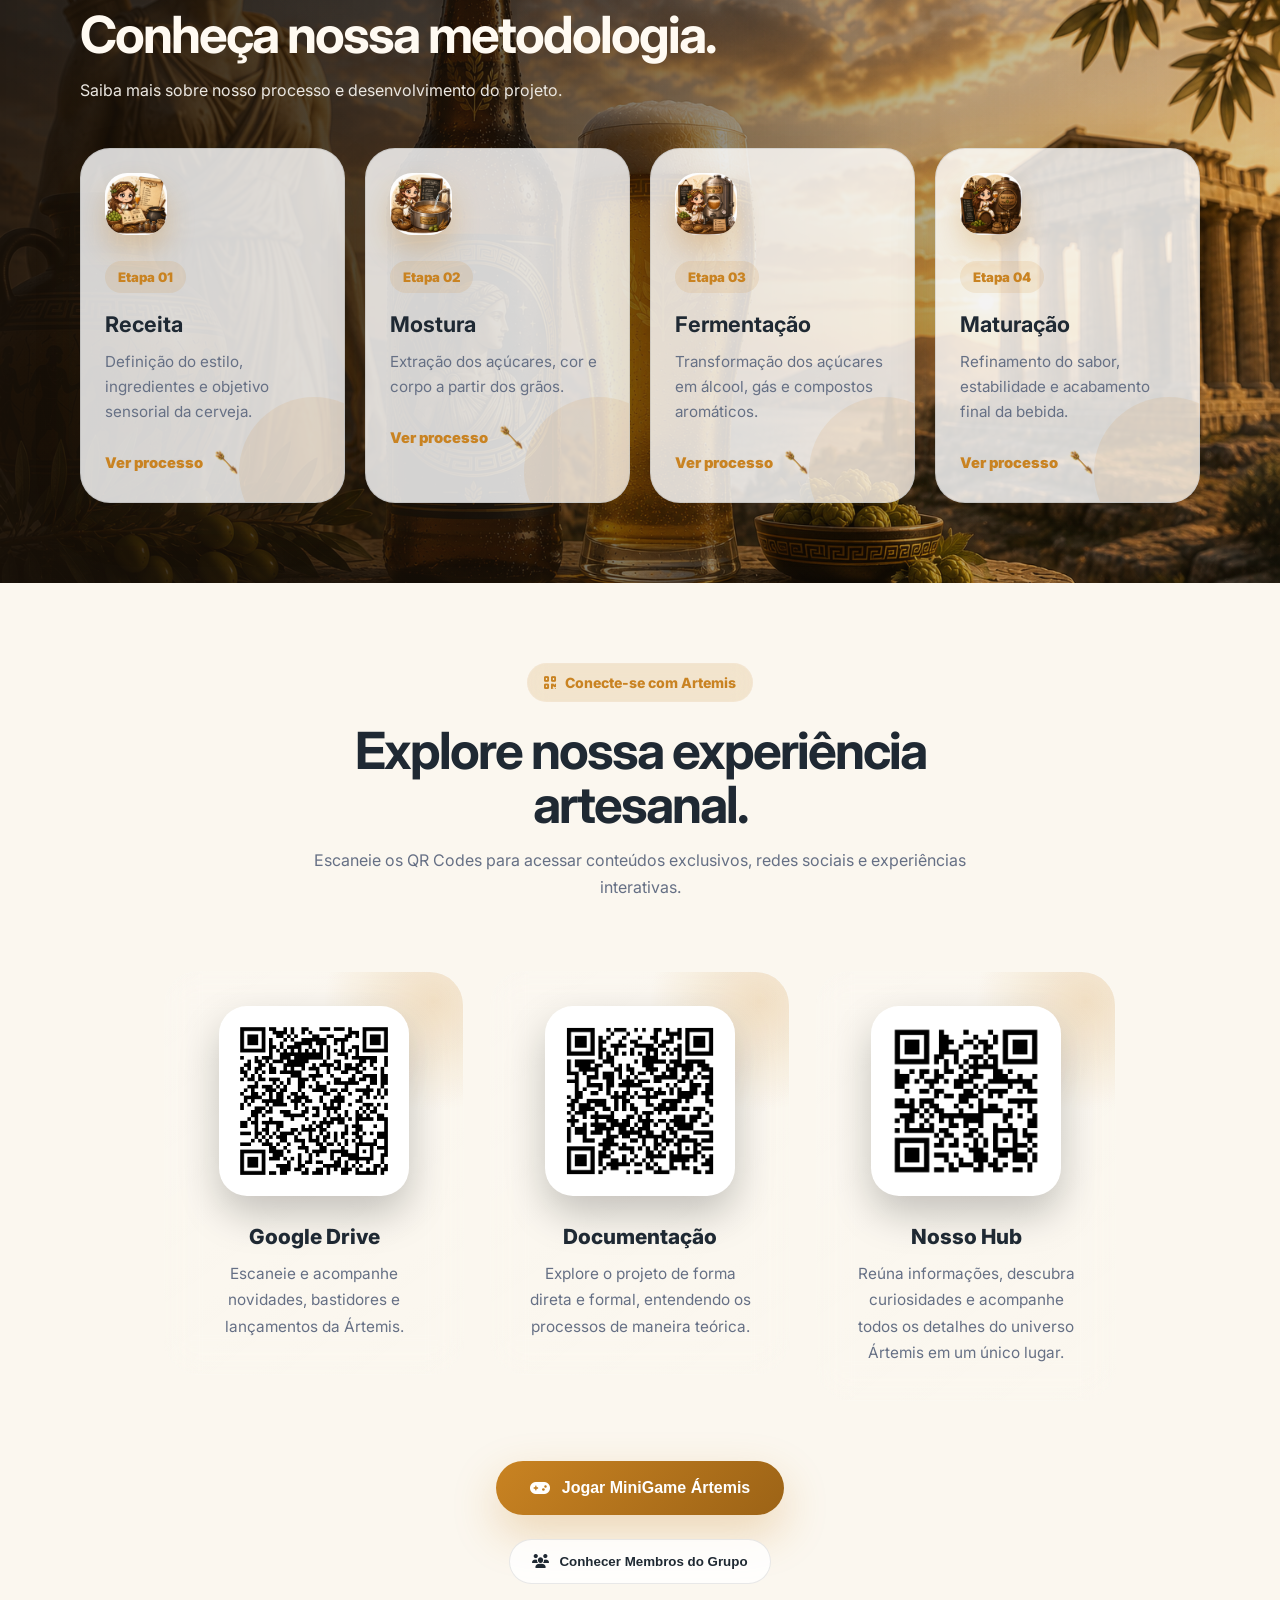
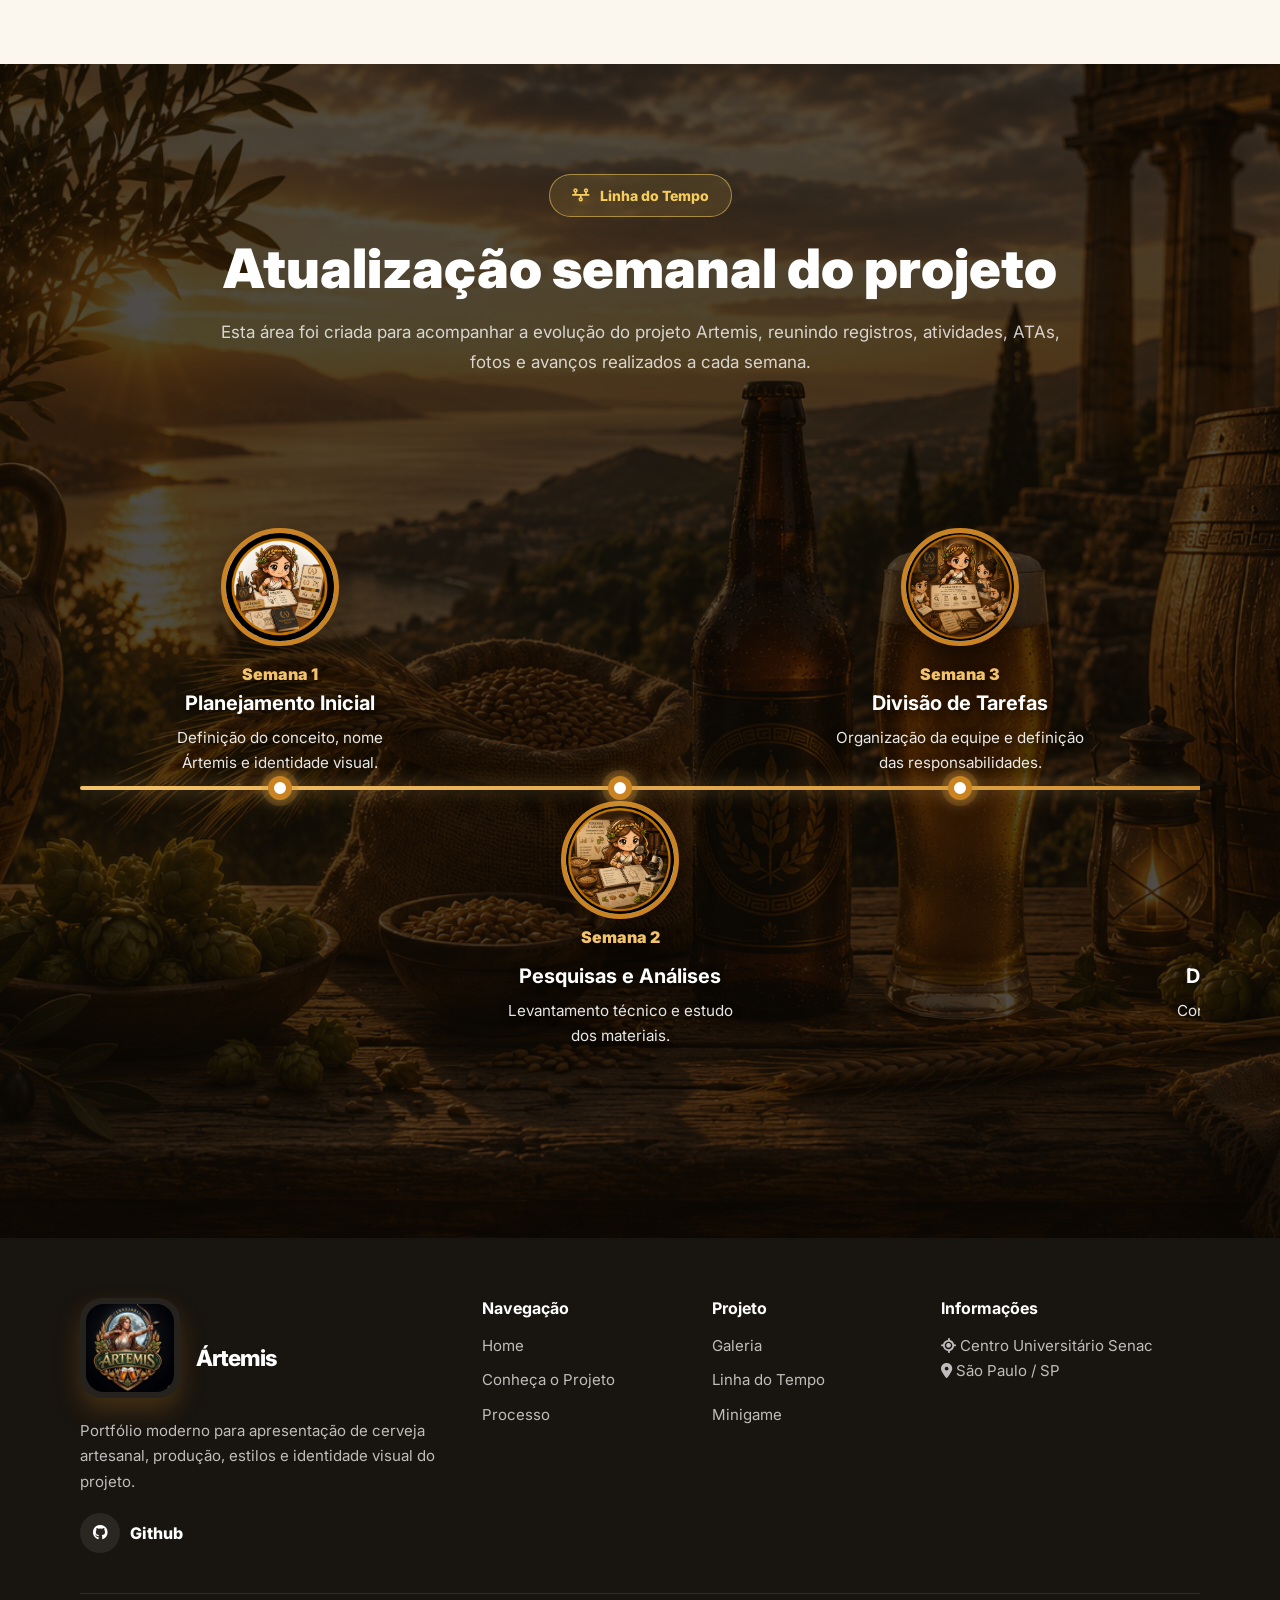
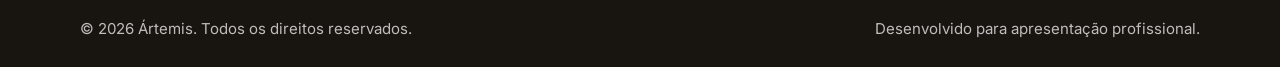
==== commit 7629bda6: "commit final" ====
--- a/index.html
+++ b/index.html
@@ -92,9 +92,9 @@
     <link rel="stylesheet" href="css/minigame.css">
     <!-- style minigame -->
 
-    <!-- style minigame -->
-    <link rel="stylesheet" href="css/fluxograma.css">
-    <!-- style minigame -->
+    <!-- style responsivo notebook -->
+    <link rel="stylesheet" href="css/notebook-responsive.css">
+    <!-- style responsivo notebook -->
 </head>
 
 <body>
@@ -372,7 +372,8 @@
                 </a>
 
                 <!-- QR 02 -->
-                <a href="https://canva.link/yj4ewj4dnlmmlp1" target="_blank" class="qr-link">
+                <a href="https://drive.google.com/drive/folders/11Bl5K5fwBPqZ_VHqp_bCI9_BZIEuJrnE?usp=sharing"
+                    target="_blank" class="qr-link">
 
                     <div class="qr-card reveal">
                         <div class="qr-glow"></div>
@@ -476,10 +477,6 @@
                     <i class="fa-solid fa-users"></i>
                     Conhecer Membros do Grupo
                 </button>
-                <a href="fluxograma.html" class="btn btn-light group-btn">
-                    <i class="fa-solid fa-diagram-project"></i>
-                    Fluxograma
-                </a>
             </div>
 
             <!-- CARD/PÁGINA CENTRALIZADA -->
--- a/css/darkmode.css
+++ b/css/darkmode.css
@@ -10,4 +10,60 @@
     --border: rgba(255, 255, 255, 0.1);
     --shadow: 0 20px 50px rgba(0, 0, 0, 0.35);
     --footer: #090b0f;
+}
+
+/* CORREÇÃO DARK MODE */
+body.dark-mode {
+    background:
+        radial-gradient(circle at top left, rgba(240, 173, 69, 0.14), transparent 35%),
+        #0f1115 !important;
+    color: #f5f7fa;
+}
+
+/* Sections que ficaram brancas */
+body.dark-mode section,
+body.dark-mode .qr-section,
+body.dark-mode .timeline-section {
+    background-color: #0f1115;
+}
+
+/* Cards e blocos */
+body.dark-mode .modal-box,
+body.dark-mode .process-modal-box,
+body.dark-mode .group-page-card,
+body.dark-mode .member-modal-box,
+body.dark-mode .flowchart-viewer,
+body.dark-mode .qr-card,
+body.dark-mode .info-line,
+body.dark-mode .feature-card,
+body.dark-mode .process-card,
+body.dark-mode .stat-card {
+    background: #171b24;
+    color: #f5f7fa;
+    border-color: rgba(255, 255, 255, 0.10);
+}
+
+/* Títulos */
+body.dark-mode h1,
+body.dark-mode h2,
+body.dark-mode h3,
+body.dark-mode strong {
+    color: #ffffff;
+}
+
+/* Textos */
+body.dark-mode p,
+body.dark-mode span {
+    color: rgba(255, 255, 255, 0.75);
+}
+
+/* Header */
+body.dark-mode .site-header {
+    background: rgba(15, 17, 21, 0.82);
+    border-bottom: 1px solid rgba(255, 255, 255, 0.08);
+}
+
+/* Footer mantém escuro */
+body.dark-mode .footer {
+    background: #080a0f;
 }
--- a/css/hero.css
+++ b/css/hero.css
@@ -130,7 +130,7 @@
     position: relative;
     overflow: hidden;
     border-radius: 36px;
-    min-height: 620px;
+    min-height: 780px;
     background: linear-gradient(145deg, rgba(255, 255, 255, 0.9), rgba(243, 195, 107, 0.18));
     border: 1px solid var(--border);
     box-shadow: 0 30px 80px var(--shadow);
@@ -146,54 +146,5 @@
     border-radius: 30px;
     background:
         linear-gradient(to bottom, rgba(0, 0, 0, 0.05), rgba(0, 0, 0, 0.45)),
-        url('../img/garrafa.jpg') center/cover;
-}
-
-.floating-info {
-    position: absolute;
-    left: -24px;
-    bottom: 50px;
-    width: 245px;
-    padding: 20px;
-    background: var(--card);
-    border: 1px solid var(--border);
-    border-radius: 24px;
-    box-shadow: var(--shadow);
-    backdrop-filter: blur(16px);
-    animation: float 4s ease-in-out infinite;
-}
-
-.floating-info i {
-    width: 42px;
-    height: 42px;
-    border-radius: 14px;
-    background: rgba(201, 131, 34, 0.13);
-    color: var(--primary);
-    display: grid;
-    place-items: center;
-    margin-bottom: 12px;
-}
-
-.floating-info h3 {
-    font-size: 1rem;
-    margin-bottom: 7px;
-}
-
-.floating-info p {
-    color: var(--muted);
-    font-size: 0.86rem;
-    line-height: 1.5;
-    margin: 0;
-}
-
-@keyframes float {
-
-    0%,
-    100% {
-        transform: translateY(0);
-    }
-
-    50% {
-        transform: translateY(-14px);
-    }
+        url('../img/garrafa2.jpeg') center/cover;
 }
--- a/css/notebook-responsive.css
+++ b/css/notebook-responsive.css
@@ -0,0 +1,71 @@
+/* RESPONSIVO PARA LAPTOP / NOTEBOOK */
+@media (min-width: 1024px) and (max-width: 1440px) {
+
+    .container {
+        width: min(1120px, calc(100% - 48px));
+    }
+
+    section {
+        padding: 80px 0;
+    }
+
+    .hero {
+        min-height: auto;
+        padding: 120px 0 70px;
+    }
+
+    .hero-grid {
+        grid-template-columns: 1fr 1fr;
+        gap: 42px;
+    }
+
+    .hero h1 {
+        font-size: clamp(2.4rem, 4vw, 4rem);
+        line-height: 1;
+    }
+
+    .hero p {
+        font-size: 1rem;
+        max-width: 560px;
+    }
+
+    .beer-card {
+        min-height: 520px;
+    }
+
+    .beer-image-placeholder {
+        inset: 22px;
+        background-size: 80%;
+        background-repeat: no-repeat;
+        background-position: center;
+    }
+
+    .floating-info {
+        left: -10px;
+        bottom: 35px;
+        width: 235px;
+    }
+
+    .process-area,
+    .process-about {
+        gap: 20px;
+    }
+
+    .process-card {
+        min-height: 320px;
+        padding: 24px;
+    }
+
+    .qr-wrapper {
+        gap: 26px;
+    }
+
+    .qr-card {
+        width: 300px;
+        min-height: 400px;
+    }
+
+    .footer-grid {
+        gap: 28px;
+    }
+}
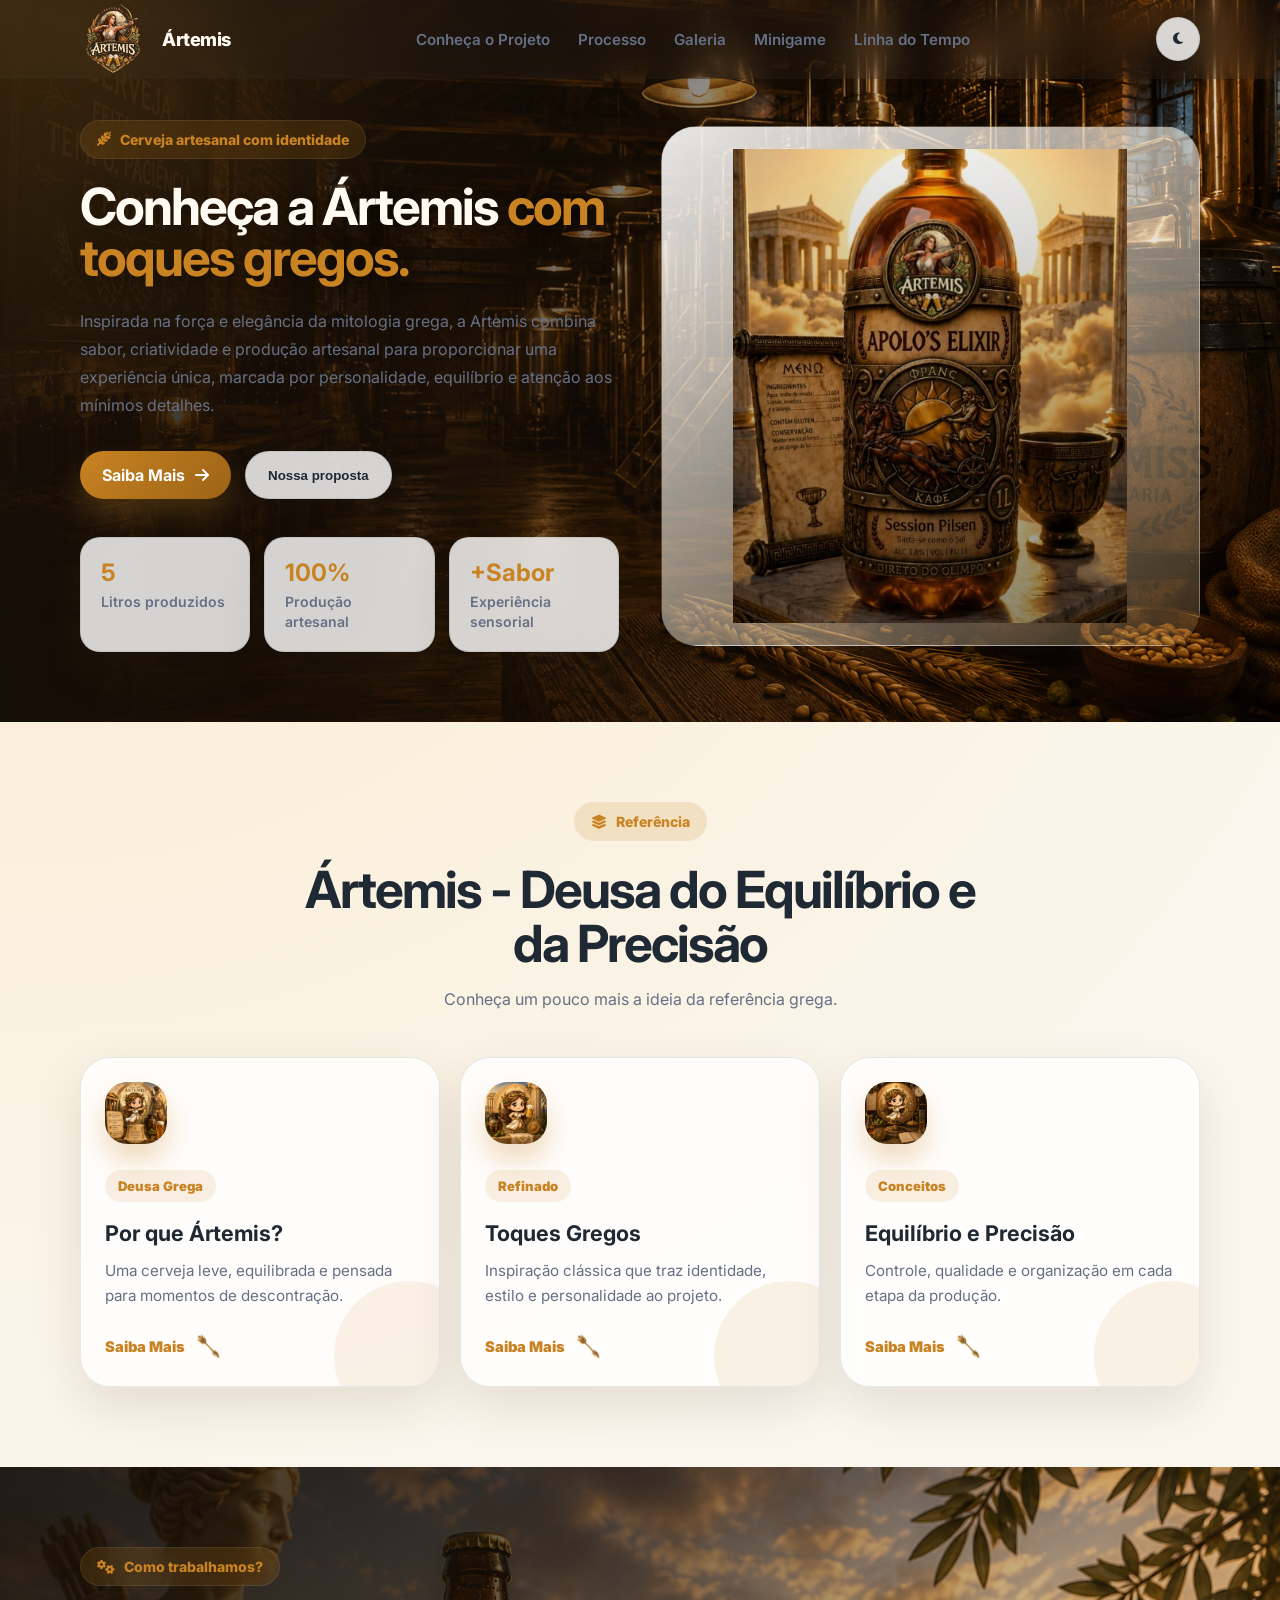
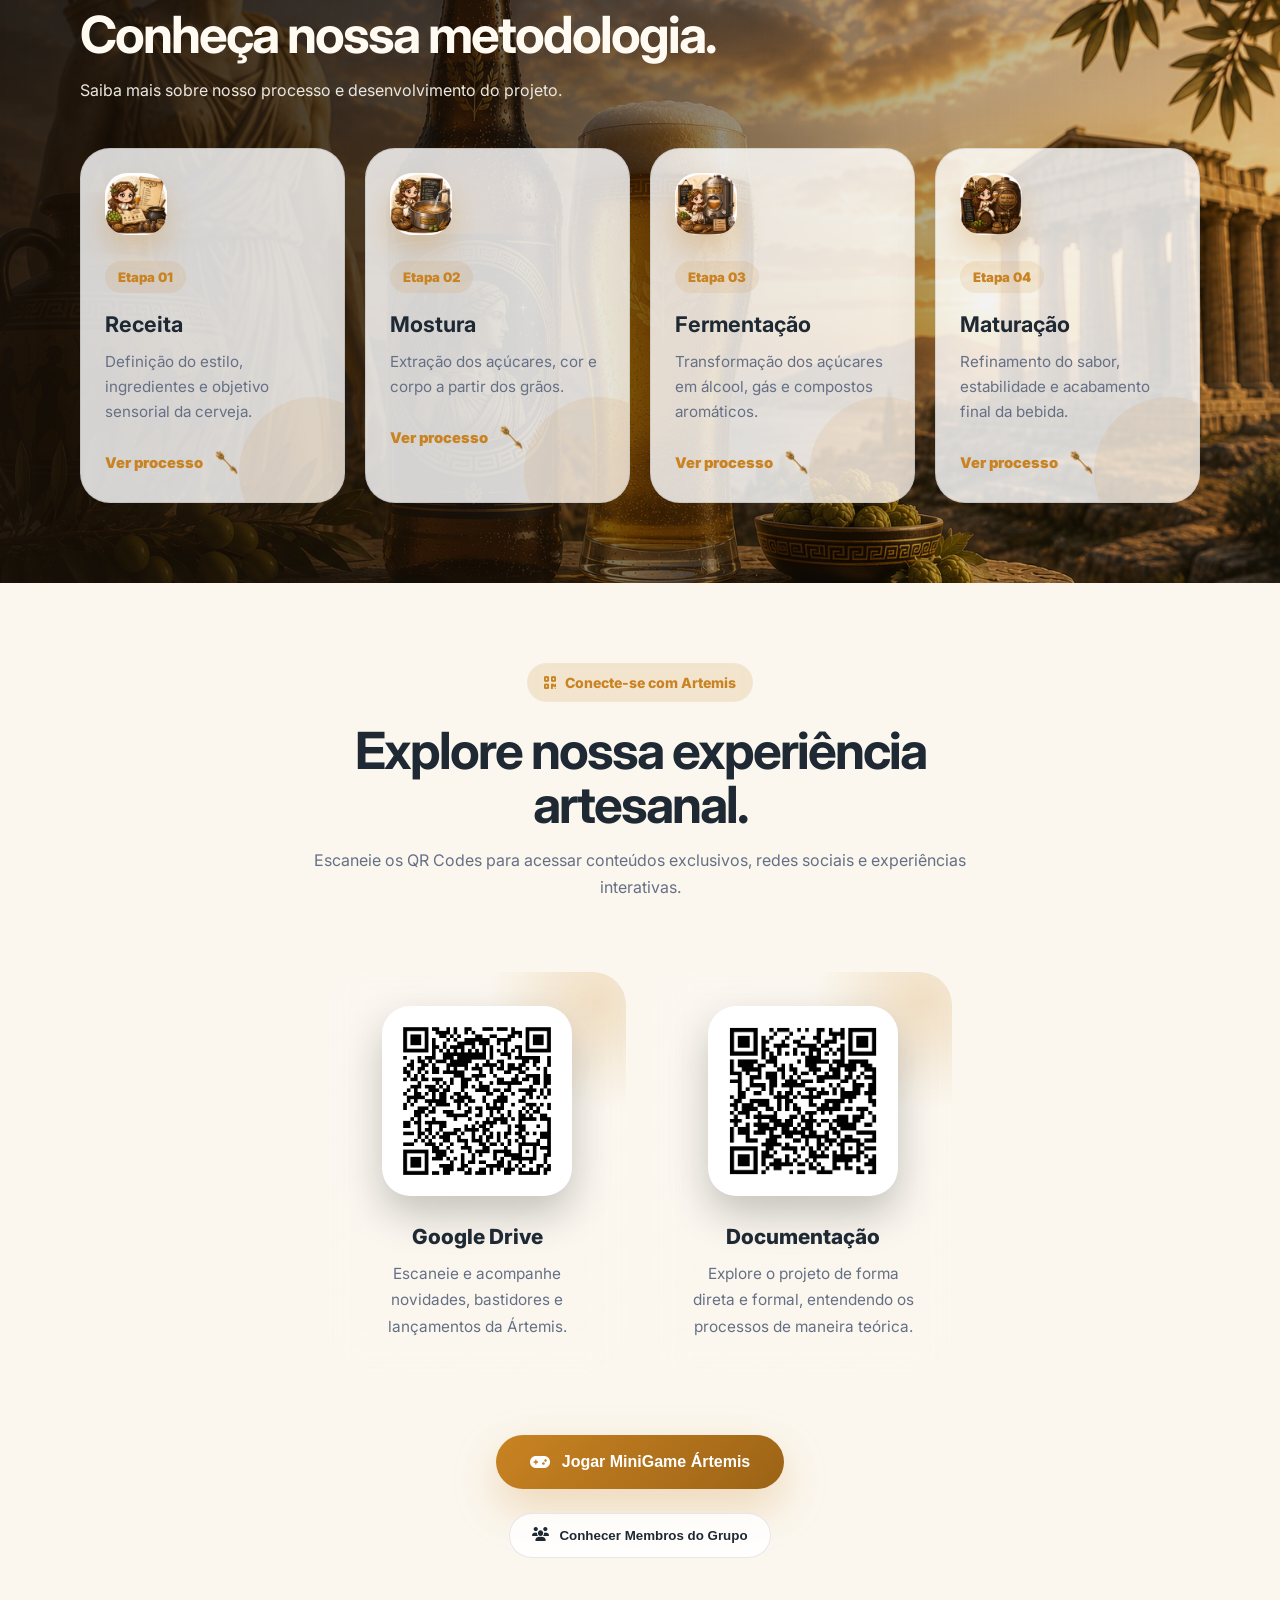
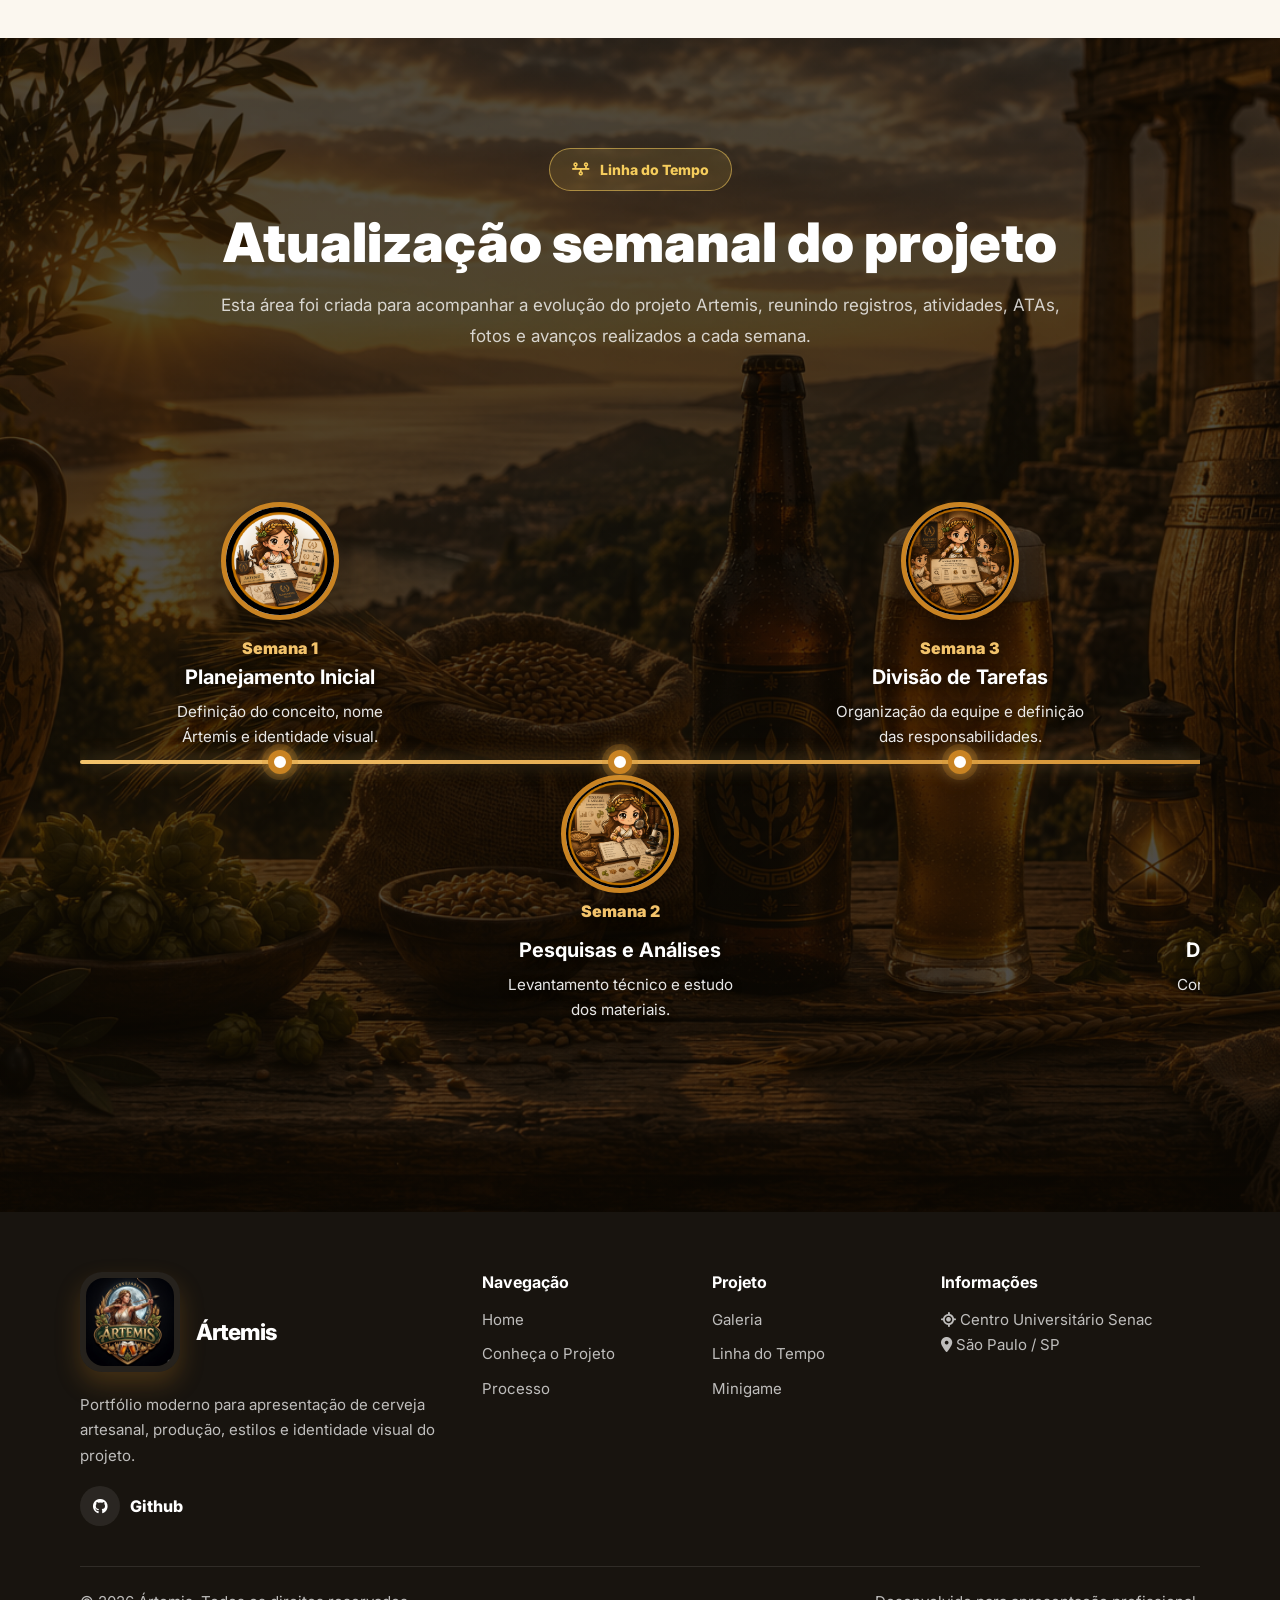
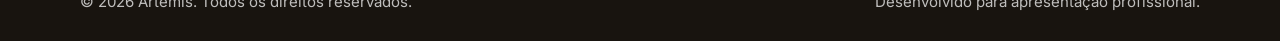
==== commit 1ba435ef: "commit" ====
--- a/index.html
+++ b/index.html
@@ -391,26 +391,6 @@
 
                 </a>
 
-                <!-- QR 03 -->
-                <a href="https://artemis-hud.vercel.app/" target="_blank" class="qr-link">
-
-                    <div class="qr-card reveal">
-                        <div class="qr-glow"></div>
-
-                        <img src="img/qrcode-hub.png" alt="QR Code Hub">
-
-                        <div class="qr-content">
-                            <strong>Nosso Hub</strong>
-
-                            <span>
-                                Reúna informações, descubra curiosidades e acompanhe todos os detalhes do universo
-                                Ártemis em um único lugar.
-                            </span>
-                        </div>
-                    </div>
-
-                </a>
-
             </div>
 
             <!-- BOTÃO -->
